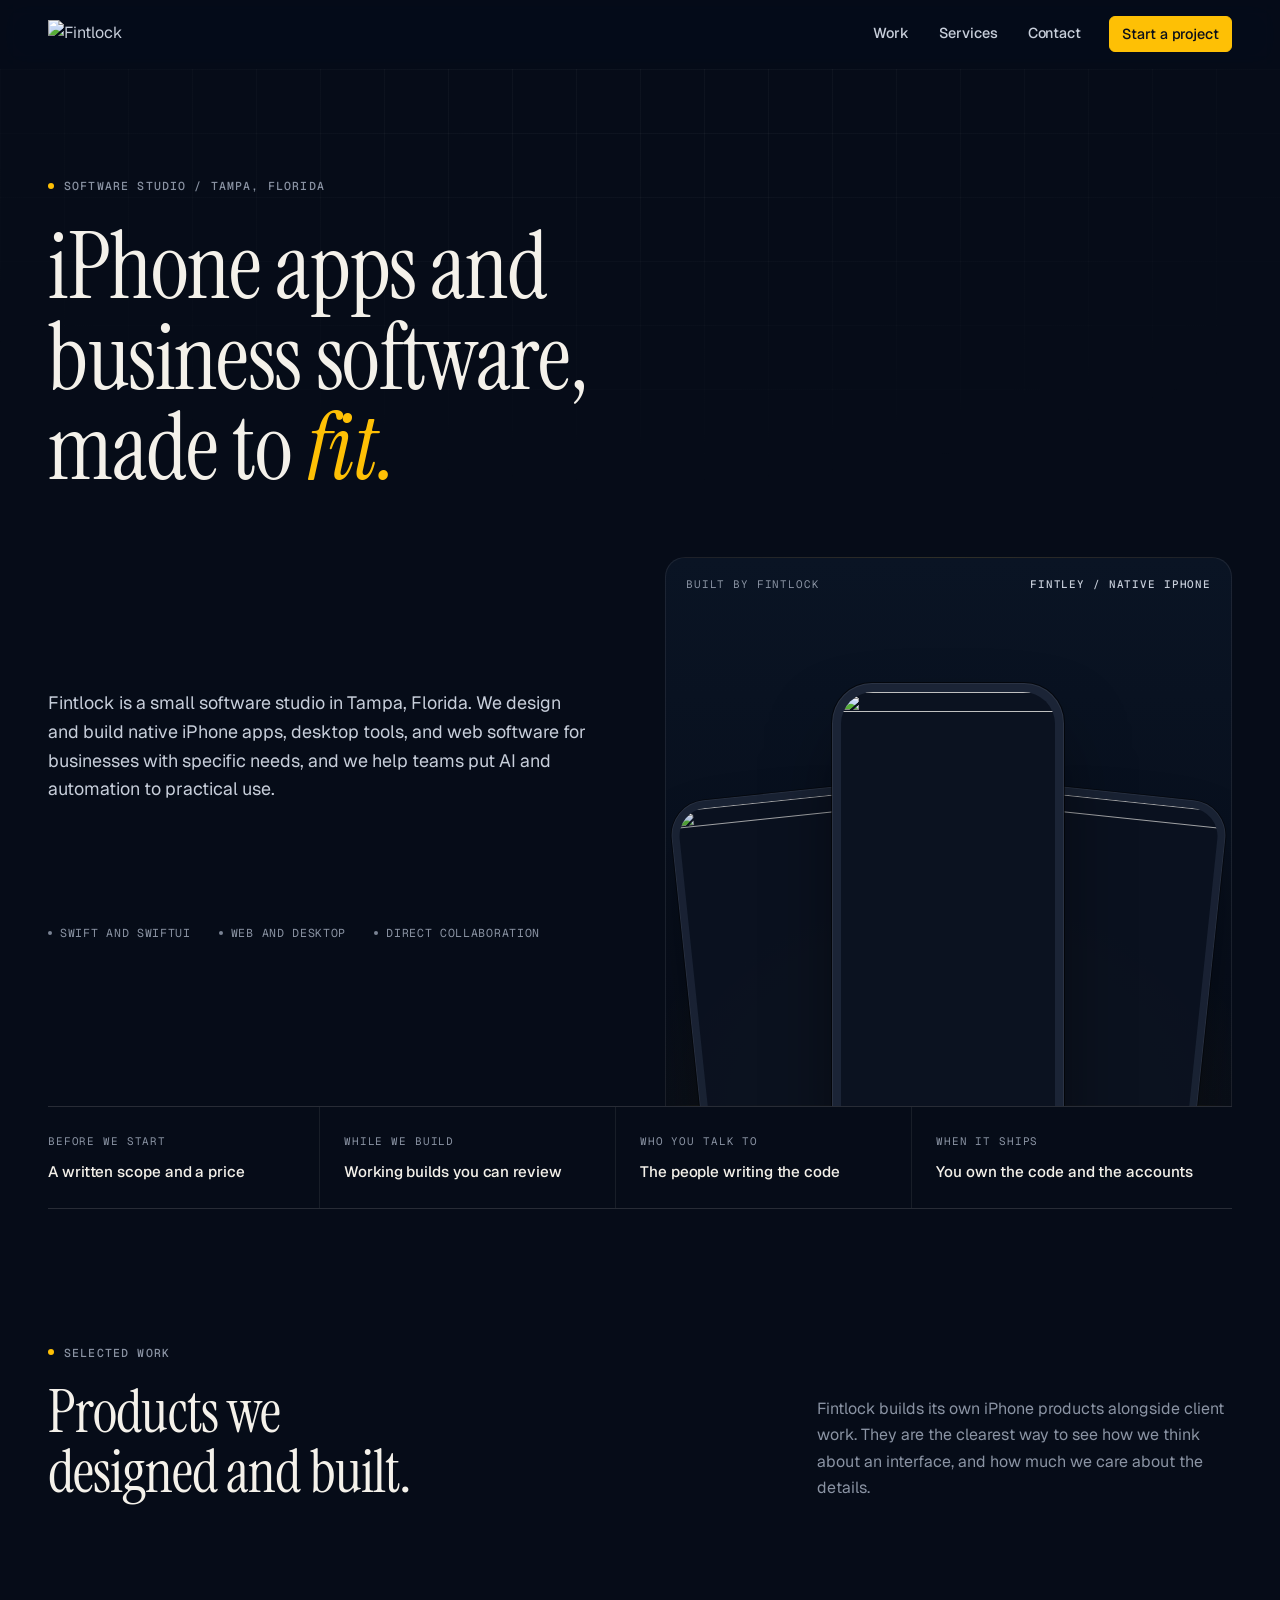
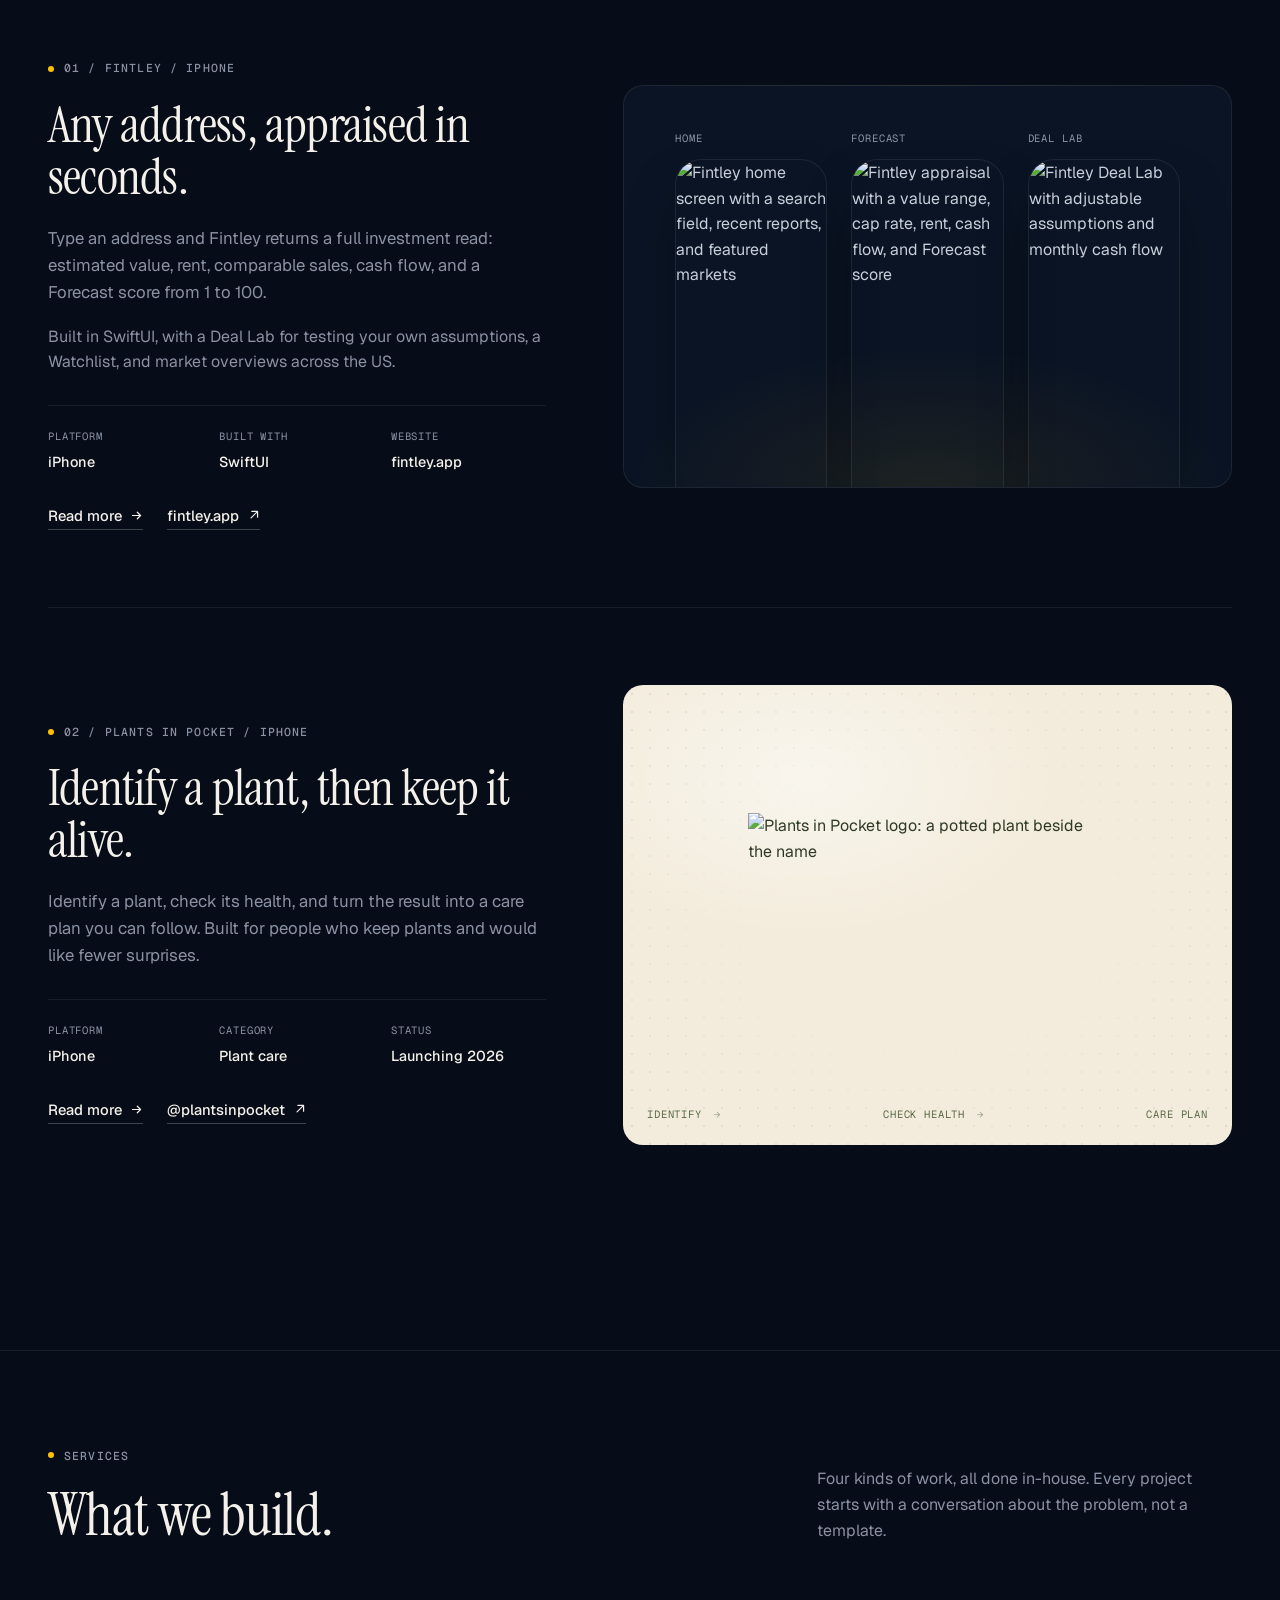
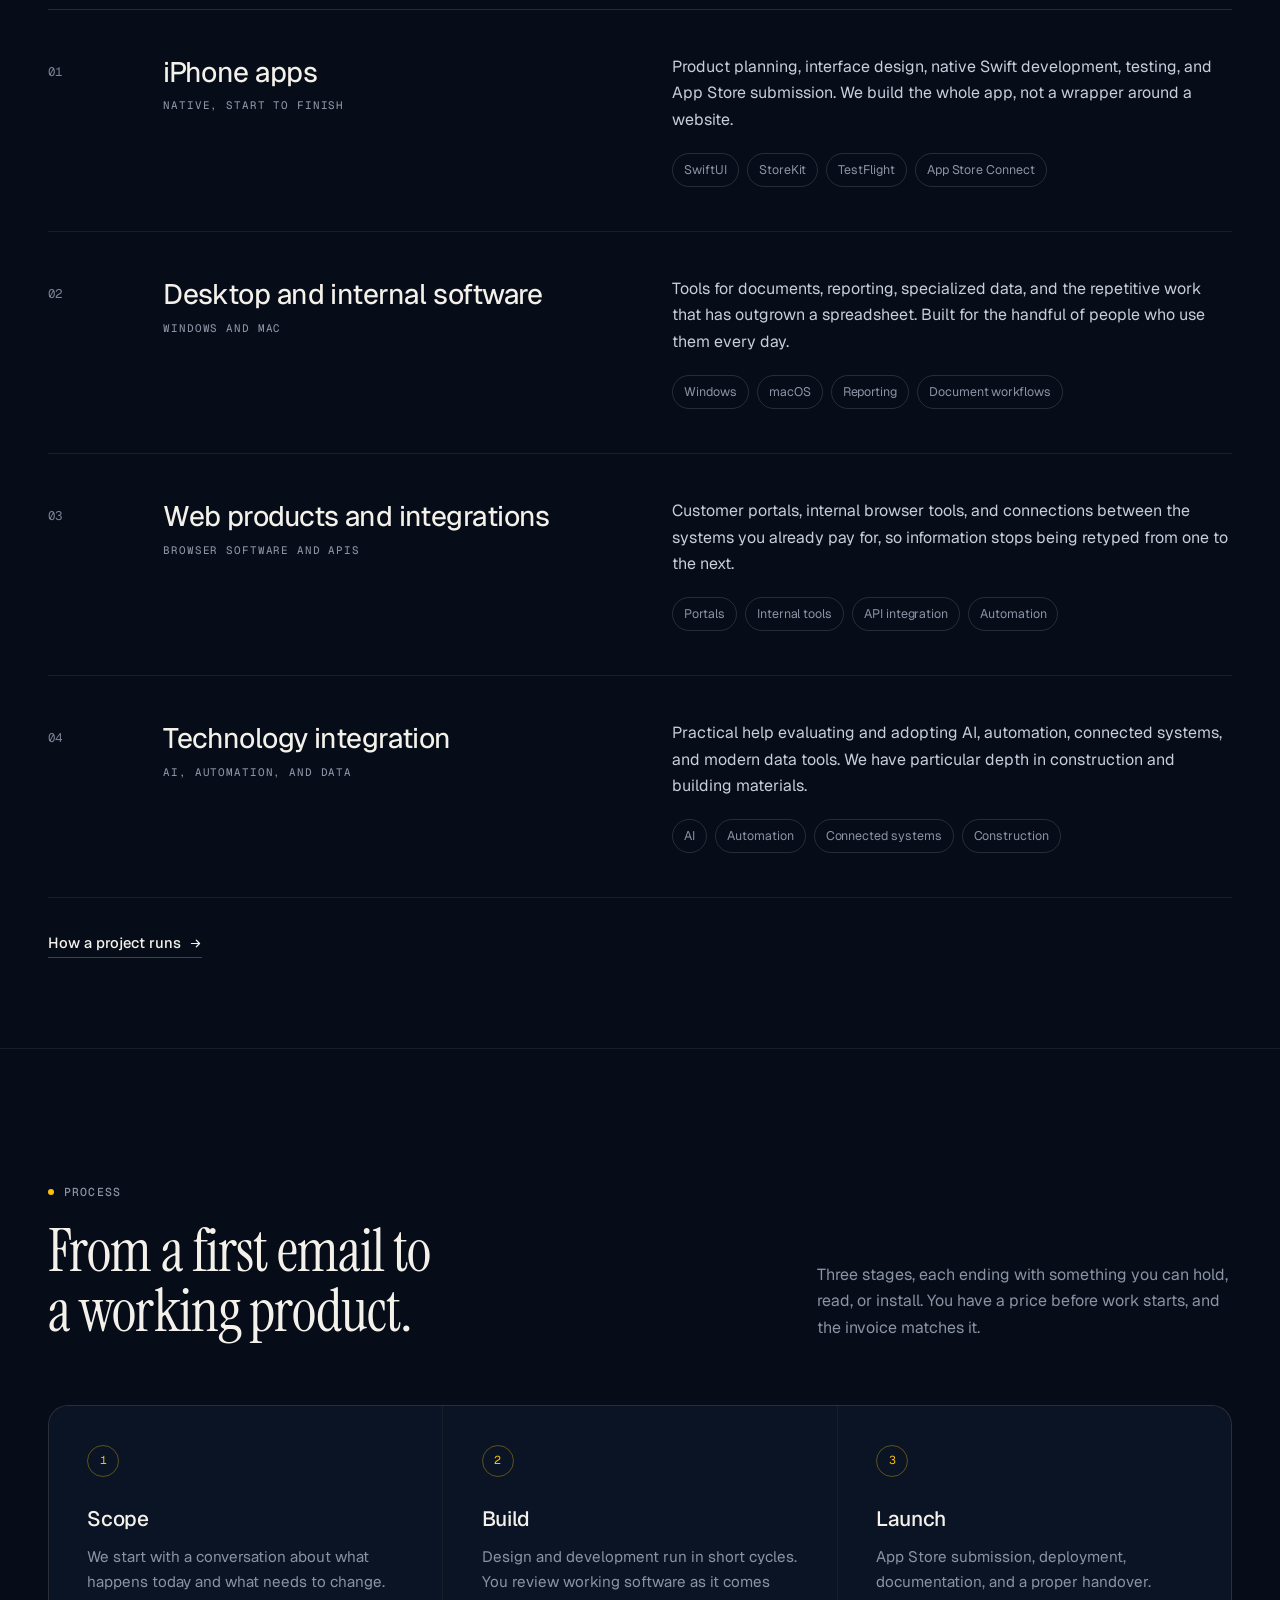
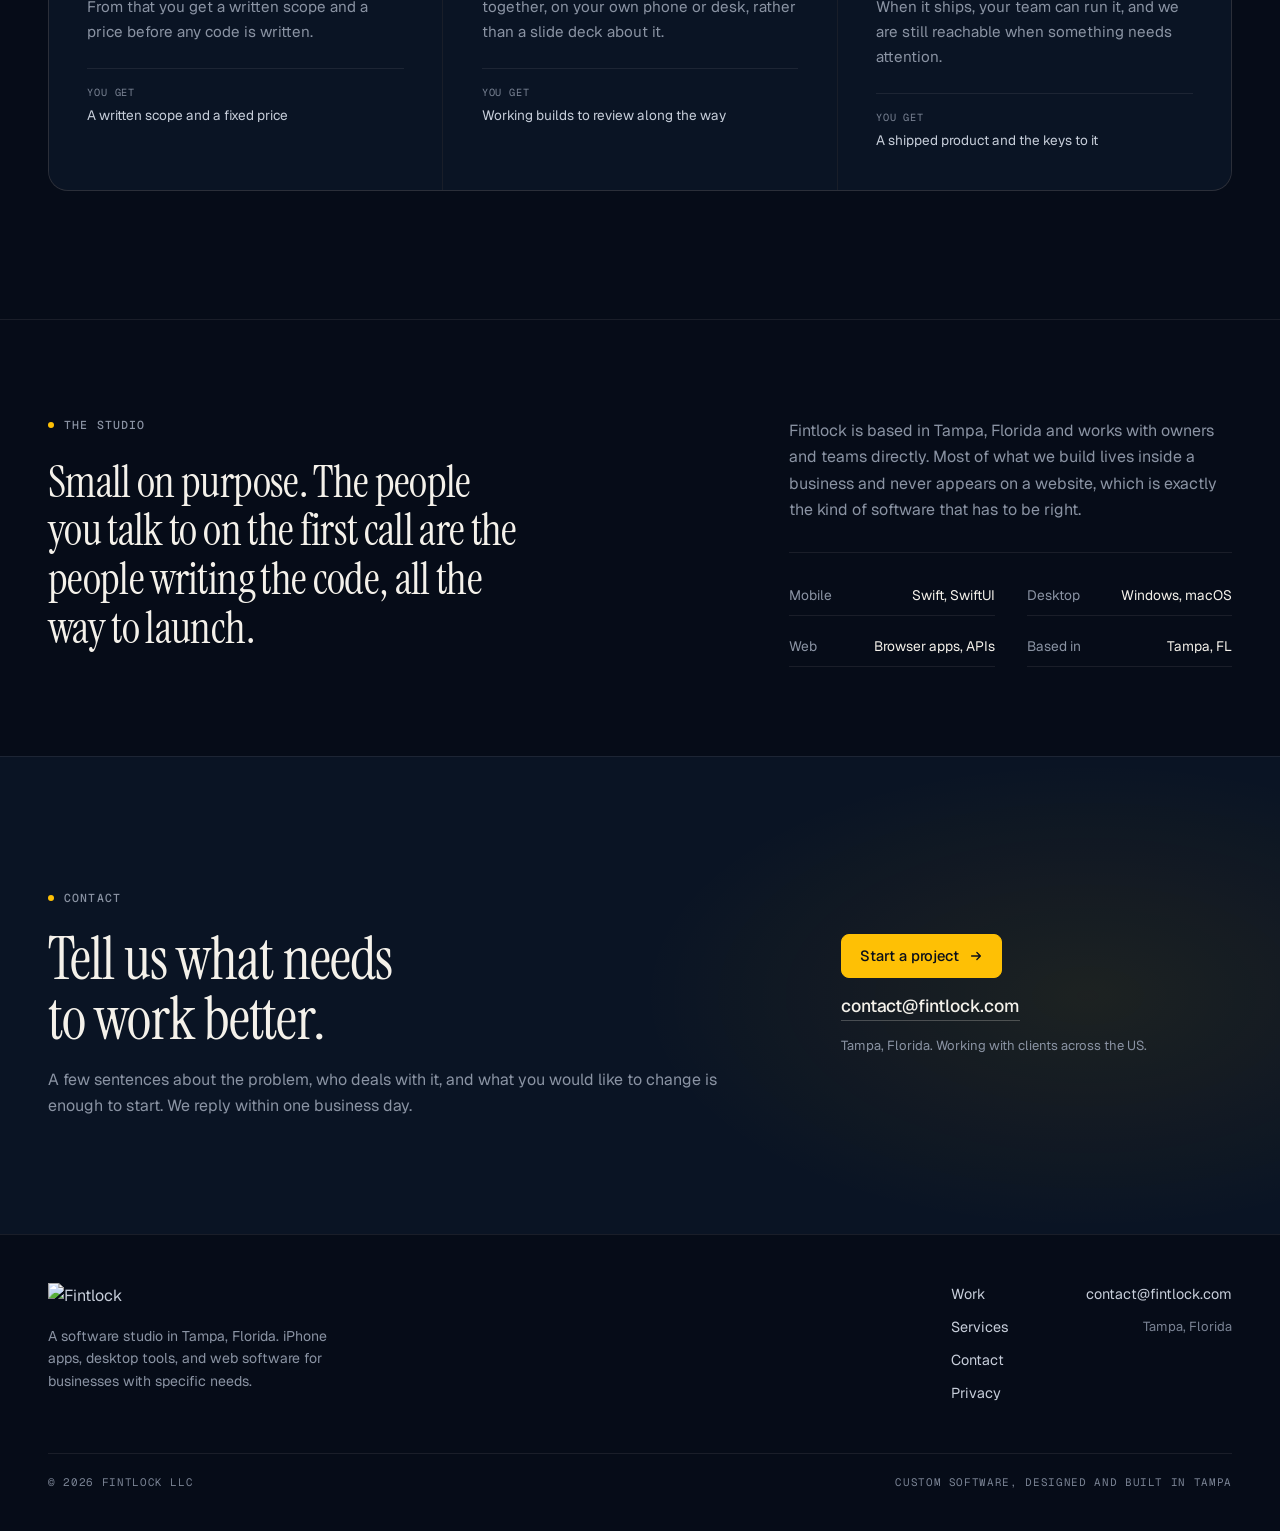
==== index.html @ a304d21e "Redesign the site: dark, product-led layout with new copy Five pages rebuilt on one stylesheet. Inst" ====
<!doctype html>
<html lang="en">
<head>
  <meta charset="utf-8">
  <meta name="viewport" content="width=device-width, initial-scale=1">
  <title>Custom Software and iPhone App Development, Tampa | Fintlock</title>
  <meta name="description" content="Fintlock is a software studio in Tampa, Florida. We design and build native iPhone apps, desktop tools, and web software for businesses with specific needs.">
  <link rel="canonical" href="https://fintlock.com/">
  <meta property="og:site_name" content="Fintlock">
  <meta property="og:title" content="Custom Software and iPhone App Development, Tampa | Fintlock">
  <meta property="og:description" content="iPhone apps and business software, made to fit. A software studio in Tampa, Florida.">
  <meta property="og:type" content="website">
  <meta property="og:url" content="https://fintlock.com/">
  <meta property="og:image" content="https://fintlock.com/assets/brand/fintlock-social-card.png">
  <meta name="twitter:card" content="summary_large_image">
  <meta name="theme-color" content="#060c18">
  <link rel="icon" type="image/svg+xml" href="assets/brand/fintlock-favicon.svg">
  <link rel="preconnect" href="https://fonts.googleapis.com">
  <link rel="preconnect" href="https://fonts.gstatic.com" crossorigin>
  <link rel="stylesheet" href="https://fonts.googleapis.com/css2?family=Instrument+Serif:ital@0;1&family=Geist:wght@400..600&family=Geist+Mono:wght@400;500&display=swap">
  <link rel="stylesheet" href="styles.css?v=1">
  <script type="application/ld+json">
  {"@context":"https://schema.org","@graph":[
    {"@type":"Organization","@id":"https://fintlock.com/#org","name":"Fintlock","legalName":"Fintlock LLC","url":"https://fintlock.com/","logo":"https://fintlock.com/assets/brand/fintlock-social-card.png","email":"contact@fintlock.com","description":"A software studio in Tampa, Florida that designs and builds native iPhone apps, desktop tools, and web software for businesses.","address":{"@type":"PostalAddress","addressLocality":"Tampa","addressRegion":"FL","addressCountry":"US"},"areaServed":"US","knowsAbout":["iPhone app development","SwiftUI","custom business software","web application development","system integration","automation"]},
    {"@type":"WebSite","@id":"https://fintlock.com/#site","url":"https://fintlock.com/","name":"Fintlock","publisher":{"@id":"https://fintlock.com/#org"}}
  ]}
  </script>
</head>
<body>
  <a class="skip-link" href="#main">Skip to content</a>

  <header class="site-header" data-header>
    <div class="wrap header-inner">
      <a class="brand" href="index.html" aria-label="Fintlock home">
        <img src="assets/brand/fintlock-wordmark-on-dark.svg" alt="Fintlock" width="108" height="28">
      </a>
      <nav class="primary-nav" id="primary-nav" aria-label="Primary">
        <a href="work.html">Work</a><a href="services.html">Services</a><a href="contact.html">Contact</a><a class="btn btn-primary btn-sm nav-cta" href="contact.html">Start a project</a>
      </nav>
      <button class="nav-toggle" type="button" aria-label="Open navigation" aria-expanded="false" aria-controls="primary-nav"><span></span><span></span></button>
    </div>
  </header>

  <main id="main">

    <section class="hero">
      <div class="wrap">
        <div class="hero-top">
          <p class="label" data-reveal>Software studio / Tampa, Florida</p>
          <h1 data-reveal style="--delay:60ms">iPhone apps and business software, made to <em>fit.</em></h1>
        </div>
        <div class="hero-grid">
          <div class="hero-copy">
            <p class="lead" data-reveal style="--delay:120ms">Fintlock is a small software studio in Tampa, Florida. We design and build native iPhone apps, desktop tools, and web software for businesses with specific needs, and we help teams put AI and automation to practical use.</p>
            <div class="actions" data-reveal style="--delay:180ms">
              <a class="btn btn-primary" href="contact.html">Start a project <svg viewBox="0 0 16 16" fill="none" aria-hidden="true"><path d="M3 8h10M9 4l4 4-4 4" stroke="currentColor" stroke-width="1.5" stroke-linecap="round" stroke-linejoin="round"/></svg></a>
              <a class="text-link" href="work.html">See the work <svg viewBox="0 0 16 16" fill="none" aria-hidden="true"><path d="M3 8h10M9 4l4 4-4 4" stroke="currentColor" stroke-width="1.5" stroke-linecap="round" stroke-linejoin="round"/></svg></a>
            </div>
            <div class="hero-meta" data-reveal style="--delay:240ms">
              <span>Swift and SwiftUI</span>
              <span>Web and desktop</span>
              <span>Direct collaboration</span>
            </div>
          </div>

          <a class="stage" href="work.html#fintley" aria-label="Fintley, a native iPhone app built by Fintlock">
            <div class="stage-caption"><span>Built by Fintlock</span><strong>Fintley / Native iPhone</strong></div>
            <div class="device-fan" aria-hidden="true">
              <div class="device device-2"><img src="assets/screens/fintley-forecast-dark.webp" alt="" width="720" height="1565" decoding="async"></div>
              <div class="device device-1"><img src="assets/screens/fintley-home-dark.webp" alt="" width="720" height="1565" decoding="async" fetchpriority="high"></div>
              <div class="device device-3"><img src="assets/screens/fintley-deal-lab-dark.webp" alt="" width="720" height="1565" decoding="async"></div>
            </div>
          </a>
        </div>

        <div class="proof" aria-label="How Fintlock works">
          <div data-reveal><span>Before we start</span><strong>A written scope and a price</strong></div>
          <div data-reveal style="--delay:60ms"><span>While we build</span><strong>Working builds you can review</strong></div>
          <div data-reveal style="--delay:120ms"><span>Who you talk to</span><strong>The people writing the code</strong></div>
          <div data-reveal style="--delay:180ms"><span>When it ships</span><strong>You own the code and the accounts</strong></div>
        </div>
      </div>
    </section>

    <section class="section" id="work" aria-labelledby="work-title">
      <div class="wrap">
        <div class="section-head">
          <div data-reveal>
            <p class="label">Selected work</p>
            <h2 id="work-title">Products we designed and built.</h2>
          </div>
          <p data-reveal style="--delay:100ms">Fintlock builds its own iPhone products alongside client work. They are the clearest way to see how we think about an interface, and how much we care about the details.</p>
        </div>

        <article class="case" id="fintley">
          <div class="case-copy" data-reveal>
            <p class="label">01 / Fintley / iPhone</p>
            <h3 class="display">Any address, appraised in seconds.</h3>
            <p class="lead">Type an address and Fintley returns a full investment read: estimated value, rent, comparable sales, cash flow, and a Forecast score from 1 to 100.</p>
            <p>Built in SwiftUI, with a Deal Lab for testing your own assumptions, a Watchlist, and market overviews across the US.</p>
            <dl class="facts">
              <div><dt>Platform</dt><dd>iPhone</dd></div>
              <div><dt>Built with</dt><dd>SwiftUI</dd></div>
              <div><dt>Website</dt><dd>fintley.app</dd></div>
            </dl>
            <div class="actions">
              <a class="text-link" href="work.html#fintley">Read more <svg viewBox="0 0 16 16" fill="none" aria-hidden="true"><path d="M3 8h10M9 4l4 4-4 4" stroke="currentColor" stroke-width="1.5" stroke-linecap="round" stroke-linejoin="round"/></svg></a>
              <a class="text-link" href="https://fintley.app" rel="noopener">fintley.app <svg viewBox="0 0 16 16" fill="none" aria-hidden="true"><path d="M6 3h7v7M13 3 5 11" stroke="currentColor" stroke-width="1.5" stroke-linecap="round" stroke-linejoin="round"/></svg></a>
            </div>
          </div>
          <div class="case-media" data-reveal style="--delay:120ms">
            <div class="screens" aria-label="Fintley screens">
              <figure><figcaption>Home</figcaption><img src="assets/screens/fintley-home-dark.webp" alt="Fintley home screen with a search field, recent reports, and featured markets" width="720" height="1565" decoding="async" loading="lazy"></figure>
              <figure><figcaption>Forecast</figcaption><img src="assets/screens/fintley-forecast-dark.webp" alt="Fintley appraisal with a value range, cap rate, rent, cash flow, and Forecast score" width="720" height="1565" decoding="async" loading="lazy"></figure>
              <figure><figcaption>Deal Lab</figcaption><img src="assets/screens/fintley-deal-lab-dark.webp" alt="Fintley Deal Lab with adjustable assumptions and monthly cash flow" width="720" height="1565" decoding="async" loading="lazy"></figure>
            </div>
          </div>
        </article>

        <article class="case" id="plants-in-pocket">
          <div class="case-copy" data-reveal>
            <p class="label">02 / Plants in Pocket / iPhone</p>
            <h3 class="display">Identify a plant, then keep it alive.</h3>
            <p class="lead">Identify a plant, check its health, and turn the result into a care plan you can follow. Built for people who keep plants and would like fewer surprises.</p>
            <dl class="facts">
              <div><dt>Platform</dt><dd>iPhone</dd></div>
              <div><dt>Category</dt><dd>Plant care</dd></div>
              <div><dt>Status</dt><dd>Launching 2026</dd></div>
            </dl>
            <div class="actions">
              <a class="text-link" href="work.html#plants-in-pocket">Read more <svg viewBox="0 0 16 16" fill="none" aria-hidden="true"><path d="M3 8h10M9 4l4 4-4 4" stroke="currentColor" stroke-width="1.5" stroke-linecap="round" stroke-linejoin="round"/></svg></a>
              <a class="text-link" href="https://www.tiktok.com/@plantsinpocket" rel="noopener">@plantsinpocket <svg viewBox="0 0 16 16" fill="none" aria-hidden="true"><path d="M6 3h7v7M13 3 5 11" stroke="currentColor" stroke-width="1.5" stroke-linecap="round" stroke-linejoin="round"/></svg></a>
            </div>
          </div>
          <div class="case-media" data-reveal style="--delay:120ms">
            <div class="plants-panel">
              <img src="assets/work/plants-primary-logo.webp" alt="Plants in Pocket logo: a potted plant beside the name" width="430" height="243" decoding="async" loading="lazy">
              <div class="plants-steps" aria-hidden="true"><span>Identify</span><span>Check health</span><span>Care plan</span></div>
            </div>
          </div>
        </article>
      </div>
    </section>

    <section class="section section-tight" aria-labelledby="services-title" style="border-top:1px solid var(--line)">
      <div class="wrap">
        <div class="section-head">
          <div data-reveal>
            <p class="label">Services</p>
            <h2 id="services-title">What we build.</h2>
          </div>
          <p data-reveal style="--delay:100ms">Four kinds of work, all done in-house. Every project starts with a conversation about the problem, not a template.</p>
        </div>
        <div class="service-list">
        <article class="service-row" data-reveal style="--delay:0ms">
          <span class="service-num">01</span>
          <h3>iPhone apps<small>Native, start to finish</small></h3>
          <div>
            <p>Product planning, interface design, native Swift development, testing, and App Store submission. We build the whole app, not a wrapper around a website.</p>
            <ul aria-label="Typical work"><li>SwiftUI</li><li>StoreKit</li><li>TestFlight</li><li>App Store Connect</li></ul>
          </div>
        </article>
        <article class="service-row" data-reveal style="--delay:60ms">
          <span class="service-num">02</span>
          <h3>Desktop and internal software<small>Windows and Mac</small></h3>
          <div>
            <p>Tools for documents, reporting, specialized data, and the repetitive work that has outgrown a spreadsheet. Built for the handful of people who use them every day.</p>
            <ul aria-label="Typical work"><li>Windows</li><li>macOS</li><li>Reporting</li><li>Document workflows</li></ul>
          </div>
        </article>
        <article class="service-row" data-reveal style="--delay:120ms">
          <span class="service-num">03</span>
          <h3>Web products and integrations<small>Browser software and APIs</small></h3>
          <div>
            <p>Customer portals, internal browser tools, and connections between the systems you already pay for, so information stops being retyped from one to the next.</p>
            <ul aria-label="Typical work"><li>Portals</li><li>Internal tools</li><li>API integration</li><li>Automation</li></ul>
          </div>
        </article>
        <article class="service-row" data-reveal style="--delay:180ms">
          <span class="service-num">04</span>
          <h3>Technology integration<small>AI, automation, and data</small></h3>
          <div>
            <p>Practical help evaluating and adopting AI, automation, connected systems, and modern data tools. We have particular depth in construction and building materials.</p>
            <ul aria-label="Typical work"><li>AI</li><li>Automation</li><li>Connected systems</li><li>Construction</li></ul>
          </div>
        </article></div>
        <div style="margin-top:32px" data-reveal><a class="text-link" href="services.html">How a project runs <svg viewBox="0 0 16 16" fill="none" aria-hidden="true"><path d="M3 8h10M9 4l4 4-4 4" stroke="currentColor" stroke-width="1.5" stroke-linecap="round" stroke-linejoin="round"/></svg></a></div>
      </div>
    </section>

    <section class="section" aria-labelledby="process-title" style="border-top:1px solid var(--line)">
      <div class="wrap">
        <div class="section-head">
          <div data-reveal>
            <p class="label">Process</p>
            <h2 id="process-title">From a first email to a working product.</h2>
          </div>
          <p data-reveal style="--delay:100ms">Three stages, each ending with something you can hold, read, or install. You have a price before work starts, and the invoice matches it.</p>
        </div>
        
    <div class="process" data-reveal>
      <div>
        <span class="step-num">1</span>
        <h3>Scope</h3>
        <p>We start with a conversation about what happens today and what needs to change. From that you get a written scope and a price before any code is written.</p>
        <div class="step-out"><span>You get</span>A written scope and a fixed price</div>
      </div>
      <div>
        <span class="step-num">2</span>
        <h3>Build</h3>
        <p>Design and development run in short cycles. You review working software as it comes together, on your own phone or desk, rather than a slide deck about it.</p>
        <div class="step-out"><span>You get</span>Working builds to review along the way</div>
      </div>
      <div>
        <span class="step-num">3</span>
        <h3>Launch</h3>
        <p>App Store submission, deployment, documentation, and a proper handover. When it ships, your team can run it, and we are still reachable when something needs attention.</p>
        <div class="step-out"><span>You get</span>A shipped product and the keys to it</div>
      </div>
    </div>

      </div>
    </section>

    <section class="section section-tight" aria-labelledby="studio-title" style="border-top:1px solid var(--line)">
      <div class="wrap statement">
        <div data-reveal>
          <p class="label" id="studio-title">The studio</p>
          <p class="display" style="margin-top:22px">Small on purpose. The people you talk to on the first call are the people writing the code, all the way to launch.</p>
        </div>
        <div class="statement-aside" data-reveal style="--delay:120ms">
          <p>Fintlock is based in Tampa, Florida and works with owners and teams directly. Most of what we build lives inside a business and never appears on a website, which is exactly the kind of software that has to be right.</p>
          <div class="stack" aria-label="Where we work">
            <div><span>Mobile</span><span>Swift, SwiftUI</span></div>
            <div><span>Desktop</span><span>Windows, macOS</span></div>
            <div><span>Web</span><span>Browser apps, APIs</span></div>
            <div><span>Based in</span><span>Tampa, FL</span></div>
          </div>
        </div>
      </div>
    </section>


    <section class="cta">
      <div class="wrap cta-grid">
        <div data-reveal>
          <p class="label">Contact</p>
          <h2 style="margin-top:20px">Tell us what needs to work better.</h2>
          <p>A few sentences about the problem, who deals with it, and what you would like to change is enough to start. We reply within one business day.</p>
        </div>
        <div class="cta-side" data-reveal style="--delay:120ms">
          <a class="btn btn-primary" href="contact.html">Start a project <svg viewBox="0 0 16 16" fill="none" aria-hidden="true"><path d="M3 8h10M9 4l4 4-4 4" stroke="currentColor" stroke-width="1.5" stroke-linecap="round" stroke-linejoin="round"/></svg></a>
          <a class="email" href="mailto:contact@fintlock.com">contact@fintlock.com</a>
          <small>Tampa, Florida. Working with clients across the US.</small>
        </div>
      </div>
    </section>


  </main>

  <footer class="site-footer">
    <div class="wrap">
      <div class="footer-grid">
        <div>
          <a class="footer-brand" href="index.html" aria-label="Fintlock home"><img src="assets/brand/fintlock-wordmark-on-dark.svg" alt="Fintlock" width="100" height="26"></a>
          <p>A software studio in Tampa, Florida. iPhone apps, desktop tools, and web software for businesses with specific needs.</p>
        </div>
        <nav class="footer-nav" aria-label="Footer">
          <a href="work.html">Work</a><a href="services.html">Services</a><a href="contact.html">Contact</a><a href="privacy.html">Privacy</a>
        </nav>
        <div class="footer-meta">
          <a href="mailto:contact@fintlock.com">contact@fintlock.com</a>
          <span>Tampa, Florida</span>
        </div>
      </div>
      <div class="footer-bottom">
        <span>&copy; <span data-year>2026</span> Fintlock LLC</span>
        <span>Custom software, designed and built in Tampa</span>
      </div>
    </div>
  </footer>

  <script src="app.js?v=1" defer></script>
</body>
</html>
---- styles.css ----
/* Fintlock
   Shared stylesheet. Plain CSS, no build step.
   Sections: tokens, base, layout, header, buttons, hero, sections,
   work, services, process, contact, footer, motion, responsive. */

:root {
  --bg: #060c18;
  --bg-raised: #0a1424;
  --bg-panel: #0e1a2e;
  --bg-hover: #13223a;
  --cream: #f3ecdc;
  --cream-deep: #e6dcc4;
  --ink: #f4f1ea;
  --ink-2: #c7ceda;
  --ink-3: #8a93a3;
  --ink-4: #7a8394;
  --line: rgba(244, 241, 234, 0.08);
  --line-2: rgba(244, 241, 234, 0.14);
  --line-3: rgba(244, 241, 234, 0.24);
  --gold: #fec005;
  --gold-soft: rgba(254, 192, 5, 0.12);
  --gold-line: rgba(254, 192, 5, 0.35);
  --wrap: 1280px;
  --gutter: clamp(20px, 4vw, 48px);
  --serif: "Instrument Serif", "Iowan Old Style", "Palatino Linotype", Georgia, serif;
  --sans: "Geist", -apple-system, BlinkMacSystemFont, "Segoe UI", Helvetica, Arial, sans-serif;
  --mono: "Geist Mono", ui-monospace, SFMono-Regular, Menlo, Consolas, monospace;
  --ease: cubic-bezier(0.22, 1, 0.36, 1);
  --header-h: 68px;
  color-scheme: dark;
}

/* Base */

*,
*::before,
*::after {
  box-sizing: border-box;
}

html {
  scroll-behavior: smooth;
  scroll-padding-top: calc(var(--header-h) + 24px);
  -webkit-text-size-adjust: 100%;
}

body {
  min-width: 320px;
  margin: 0;
  background: var(--bg);
  color: var(--ink-2);
  font-family: var(--sans);
  font-size: 16px;
  font-weight: 400;
  line-height: 1.6;
  -webkit-font-smoothing: antialiased;
  -moz-osx-font-smoothing: grayscale;
  text-rendering: optimizeLegibility;
  font-feature-settings: "ss01", "cv11";
}

body.nav-open {
  overflow: hidden;
}

main {
  overflow: clip;
}

h1, h2, h3, h4, p, figure, dl, dd, ul, ol, blockquote {
  margin: 0;
}

ul, ol {
  padding: 0;
  list-style: none;
}

h1, h2, .display {
  color: var(--ink);
  font-family: var(--serif);
  font-weight: 400;
  letter-spacing: -0.015em;
  line-height: 1;
}

h1 {
  font-size: clamp(3rem, 7.2vw, 6.6rem);
  line-height: 0.98;
  text-wrap: balance;
}

h2 {
  font-size: clamp(2.3rem, 4.6vw, 4.2rem);
  line-height: 1.02;
  text-wrap: balance;
}

h3 {
  color: var(--ink);
  font-size: 1.25rem;
  font-weight: 500;
  letter-spacing: -0.015em;
  line-height: 1.3;
}

h4 {
  color: var(--ink);
  font-size: 1rem;
  font-weight: 500;
  letter-spacing: -0.01em;
}

em {
  font-style: italic;
}

h1 em, h2 em, .display em {
  color: var(--gold);
  font-style: italic;
}

p {
  max-width: 64ch;
}

a {
  color: inherit;
  text-decoration: none;
}

button, input, select, textarea {
  font: inherit;
  color: inherit;
}

img, svg, video {
  display: block;
  max-width: 100%;
  height: auto;
}

::selection {
  background: var(--gold);
  color: #0a0f1a;
}

:focus-visible {
  outline: 2px solid var(--gold);
  outline-offset: 3px;
  border-radius: 2px;
}

.skip-link {
  position: fixed;
  top: 12px;
  left: 12px;
  z-index: 1000;
  padding: 10px 14px;
  background: var(--gold);
  color: #0a0f1a;
  font-weight: 600;
  transform: translateY(-200%);
  transition: transform 150ms var(--ease);
}

.skip-link:focus {
  transform: translateY(0);
}

/* Layout helpers */

.wrap {
  width: min(100%, var(--wrap));
  margin-inline: auto;
  padding-inline: var(--gutter);
}

.section {
  position: relative;
  padding-block: clamp(80px, 10vw, 140px);
}

.section-tight {
  padding-block: clamp(56px, 7vw, 96px);
}

.rule {
  border: 0;
  border-top: 1px solid var(--line);
  margin: 0;
}

.label {
  display: inline-flex;
  align-items: center;
  gap: 10px;
  color: var(--ink-3);
  font-family: var(--mono);
  font-size: 0.72rem;
  font-weight: 500;
  letter-spacing: 0.1em;
  line-height: 1.4;
  text-transform: uppercase;
}

.label::before {
  content: "";
  width: 6px;
  height: 6px;
  border-radius: 50%;
  background: var(--gold);
  flex: 0 0 auto;
}

.label-plain::before {
  display: none;
}

.lead {
  color: var(--ink-2);
  font-size: clamp(1.05rem, 1.4vw, 1.25rem);
  line-height: 1.6;
  max-width: 56ch;
}

.muted {
  color: var(--ink-3);
}

.section-head {
  display: grid;
  grid-template-columns: minmax(0, 1fr) minmax(280px, 0.6fr);
  gap: 32px clamp(40px, 6vw, 96px);
  align-items: end;
  margin-bottom: clamp(40px, 5vw, 72px);
}

.section-head .label {
  margin-bottom: 20px;
}

.section-head h2 {
  max-width: 22ch;
}

.section-head p {
  color: var(--ink-3);
  line-height: 1.65;
}

/* Header */

.site-header {
  position: sticky;
  top: 0;
  z-index: 100;
  background: rgba(6, 12, 24, 0.72);
  -webkit-backdrop-filter: saturate(160%) blur(14px);
  backdrop-filter: saturate(160%) blur(14px);
  border-bottom: 1px solid transparent;
  transition: border-color 200ms ease, background 200ms ease;
}

.site-header.is-scrolled {
  border-bottom-color: var(--line);
  background: rgba(6, 12, 24, 0.86);
}

.header-inner {
  display: flex;
  min-height: var(--header-h);
  align-items: center;
  justify-content: space-between;
  gap: 32px;
}

.brand {
  position: relative;
  z-index: 102;
  display: inline-flex;
  align-items: center;
  flex: 0 0 auto;
}

.brand img {
  width: 108px;
  height: auto;
}

.primary-nav {
  display: flex;
  align-items: center;
  gap: 6px;
}

.primary-nav a {
  position: relative;
  padding: 8px 12px;
  border-radius: 6px;
  color: var(--ink-2);
  font-size: 0.9rem;
  font-weight: 500;
  letter-spacing: -0.005em;
  transition: color 150ms ease, background 150ms ease;
}

.primary-nav a:hover {
  color: var(--ink);
  background: rgba(244, 241, 234, 0.05);
}

.primary-nav a[aria-current="page"] {
  color: var(--ink);
}

.primary-nav a[aria-current="page"]::after {
  content: "";
  position: absolute;
  left: 12px;
  right: 12px;
  bottom: 2px;
  height: 1px;
  background: var(--gold);
}

.primary-nav .nav-cta {
  margin-left: 10px;
  color: #0a0f1a;
}

.primary-nav .nav-cta:hover {
  color: #0a0f1a;
  background: #ffd23d;
}

.nav-toggle {
  display: none;
  position: relative;
  z-index: 102;
  width: 44px;
  height: 44px;
  align-items: center;
  justify-content: center;
  border: 0;
  border-radius: 8px;
  background: transparent;
  cursor: pointer;
}

.nav-toggle span {
  position: absolute;
  width: 20px;
  height: 1.5px;
  background: var(--ink);
  transition: transform 200ms var(--ease), opacity 200ms ease;
}

.nav-toggle span:first-child {
  transform: translateY(-4px);
}

.nav-toggle span:last-child {
  transform: translateY(4px);
}

.nav-open .nav-toggle span:first-child {
  transform: rotate(45deg);
}

.nav-open .nav-toggle span:last-child {
  transform: rotate(-45deg);
}

/* Buttons */

.btn {
  display: inline-flex;
  align-items: center;
  justify-content: center;
  gap: 10px;
  min-height: 44px;
  padding: 0 18px;
  border: 1px solid transparent;
  border-radius: 8px;
  font-size: 0.92rem;
  font-weight: 500;
  letter-spacing: -0.005em;
  line-height: 1;
  white-space: nowrap;
  cursor: pointer;
  transition: background 150ms ease, border-color 150ms ease, color 150ms ease, transform 150ms var(--ease);
}

.btn:active {
  transform: translateY(1px);
}

.btn-primary {
  background: var(--gold);
  border-color: var(--gold);
  color: #0a0f1a;
}

.btn-primary:hover {
  background: #ffd23d;
  border-color: #ffd23d;
}

.btn-ghost {
  background: transparent;
  border-color: var(--line-3);
  color: var(--ink);
}

.btn-ghost:hover {
  border-color: var(--ink-2);
  background: rgba(244, 241, 234, 0.04);
}

.btn-sm {
  min-height: 36px;
  padding: 0 14px;
  font-size: 0.85rem;
}

.btn svg {
  width: 14px;
  height: 14px;
  flex: 0 0 auto;
}

.text-link {
  display: inline-flex;
  align-items: center;
  gap: 8px;
  color: var(--ink);
  font-size: 0.92rem;
  font-weight: 500;
  border-bottom: 1px solid var(--line-3);
  padding-bottom: 2px;
  transition: border-color 150ms ease, color 150ms ease;
}

.text-link:hover {
  color: var(--gold);
  border-color: var(--gold);
}

.text-link svg {
  width: 13px;
  height: 13px;
  transition: transform 200ms var(--ease);
}

.text-link:hover svg {
  transform: translateX(3px);
}

.actions {
  display: flex;
  flex-wrap: wrap;
  align-items: center;
  gap: 14px 24px;
}

/* Hero */

.hero {
  position: relative;
  padding-top: clamp(56px, 8vw, 112px);
  padding-bottom: 0;
}

.hero::before {
  content: "";
  position: absolute;
  inset: 0 0 auto;
  height: 720px;
  background-image:
    linear-gradient(to right, rgba(244, 241, 234, 0.035) 1px, transparent 1px),
    linear-gradient(to bottom, rgba(244, 241, 234, 0.035) 1px, transparent 1px);
  background-size: 64px 64px;
  -webkit-mask-image: radial-gradient(ellipse 70% 60% at 50% 0%, #000 20%, transparent 100%);
  mask-image: radial-gradient(ellipse 70% 60% at 50% 0%, #000 20%, transparent 100%);
  pointer-events: none;
}

.hero-top {
  position: relative;
}

.hero-top .label {
  margin-bottom: 28px;
}

.hero-top h1 {
  max-width: 17ch;
}

.hero-grid {
  position: relative;
  display: grid;
  grid-template-columns: minmax(0, 1fr) minmax(360px, 1.05fr);
  gap: clamp(40px, 6vw, 96px);
  align-items: stretch;
  margin-top: clamp(40px, 5vw, 64px);
}

.hero-copy {
  display: flex;
  flex-direction: column;
  justify-content: center;
  padding-bottom: 32px;
}

.hero-copy .lead {
  max-width: 48ch;
}

.hero-copy .actions {
  margin-top: 36px;
}

.hero-meta {
  display: flex;
  flex-wrap: wrap;
  gap: 8px 28px;
  margin-top: 40px;
  color: var(--ink-3);
  font-family: var(--mono);
  font-size: 0.72rem;
  letter-spacing: 0.06em;
  text-transform: uppercase;
}

.hero-meta span {
  display: inline-flex;
  align-items: center;
  gap: 8px;
}

.hero-meta span::before {
  content: "";
  width: 4px;
  height: 4px;
  border-radius: 50%;
  background: var(--ink-4);
}

/* Device stage */

.stage {
  position: relative;
  display: grid;
  place-items: end center;
  min-height: 520px;
  padding: 48px 32px 0;
  border: 1px solid var(--line);
  border-bottom: 0;
  border-radius: 20px 20px 0 0;
  background:
    radial-gradient(ellipse 80% 60% at 50% 100%, rgba(254, 192, 5, 0.10), transparent 70%),
    linear-gradient(180deg, var(--bg-raised), var(--bg));
  overflow: hidden;
}

.stage::after {
  content: "";
  position: absolute;
  inset: auto 0 0;
  height: 1px;
  background: linear-gradient(90deg, transparent, var(--gold-line), transparent);
}

.stage-caption {
  position: absolute;
  top: 18px;
  left: 20px;
  right: 20px;
  display: flex;
  justify-content: space-between;
  gap: 16px;
  color: var(--ink-3);
  font-family: var(--mono);
  font-size: 0.68rem;
  letter-spacing: 0.08em;
  text-transform: uppercase;
  z-index: 2;
}

.stage-caption strong {
  color: var(--ink-2);
  font-weight: 500;
}

.device-fan {
  position: relative;
  width: min(100%, 520px);
  height: 500px;
}

.device {
  position: absolute;
  bottom: -60px;
  width: 232px;
  padding: 9px;
  border-radius: 40px;
  background: #1b2436;
  box-shadow:
    inset 0 0 0 1px rgba(255, 255, 255, 0.07),
    0 40px 80px -20px rgba(0, 0, 0, 0.7),
    0 0 0 1px rgba(0, 0, 0, 0.6);
  transition: transform 800ms var(--ease);
}

.device img {
  width: 100%;
  border-radius: 32px;
  background: #0b1220;
}

.device-1 {
  left: 50%;
  transform: translateX(-50%);
  z-index: 3;
}

.device-2 {
  left: 0;
  bottom: -110px;
  transform: rotate(-6deg) scale(0.88);
  transform-origin: bottom center;
  z-index: 1;
  opacity: 0.9;
}

.device-3 {
  right: 0;
  bottom: -110px;
  transform: rotate(6deg) scale(0.88);
  transform-origin: bottom center;
  z-index: 1;
  opacity: 0.9;
}

/* Proof strip */

.proof {
  display: grid;
  grid-template-columns: repeat(4, minmax(0, 1fr));
  margin-top: 0;
  border-top: 1px solid var(--line-2);
  border-bottom: 1px solid var(--line-2);
}

.proof > div {
  padding: 26px 24px 26px 0;
  border-right: 1px solid var(--line);
  margin-right: 24px;
}

.proof > div:last-child {
  border-right: 0;
  margin-right: 0;
}

.proof span {
  display: block;
  color: var(--ink-3);
  font-family: var(--mono);
  font-size: 0.68rem;
  letter-spacing: 0.08em;
  text-transform: uppercase;
}

.proof strong {
  display: block;
  margin-top: 10px;
  color: var(--ink);
  font-size: 0.95rem;
  font-weight: 500;
  line-height: 1.4;
  letter-spacing: -0.005em;
}

/* Work */

.case {
  display: grid;
  grid-template-columns: minmax(0, 0.9fr) minmax(0, 1.1fr);
  gap: clamp(40px, 6vw, 96px);
  align-items: center;
  padding-block: clamp(48px, 6vw, 88px);
  border-top: 1px solid var(--line);
}

.case:first-of-type {
  border-top: 0;
}

.case-copy .label {
  margin-bottom: 22px;
}

.case-copy h2, .case-copy h3.display {
  font-size: clamp(2.2rem, 4vw, 3.6rem);
  line-height: 1.02;
}

.case-copy .lead {
  margin-top: 22px;
  font-size: 1.05rem;
}

.case-copy > p {
  margin-top: 18px;
  color: var(--ink-3);
}

.facts {
  display: grid;
  grid-template-columns: repeat(3, minmax(0, 1fr));
  gap: 16px;
  margin-top: 30px;
  padding-top: 22px;
  border-top: 1px solid var(--line);
}

.facts dt {
  color: var(--ink-3);
  font-family: var(--mono);
  font-size: 0.66rem;
  letter-spacing: 0.08em;
  text-transform: uppercase;
}

.facts dd {
  margin-top: 6px;
  color: var(--ink);
  font-size: 0.9rem;
  font-weight: 500;
}

.case-copy .actions {
  margin-top: 30px;
}

.screens {
  position: relative;
  display: grid;
  grid-template-columns: repeat(3, minmax(0, 1fr));
  gap: clamp(14px, 2vw, 24px);
  align-items: end;
  padding: 44px clamp(24px, 4vw, 56px) 0;
  border: 1px solid var(--line);
  border-radius: 20px;
  background:
    radial-gradient(ellipse 70% 50% at 50% 100%, rgba(254, 192, 5, 0.08), transparent 70%),
    var(--bg-raised);
  overflow: hidden;
}

.screens figure {
  min-width: 0;
}

.screens figcaption {
  margin-bottom: 12px;
  color: var(--ink-3);
  font-family: var(--mono);
  font-size: 0.66rem;
  letter-spacing: 0.08em;
  text-transform: uppercase;
}

.screens img {
  width: 100%;
  border: 1px solid rgba(255, 255, 255, 0.08);
  border-bottom: 0;
  border-radius: 26px 26px 0 0;
  box-shadow: 0 30px 60px -20px rgba(0, 0, 0, 0.6);
}

.screens {
  max-height: 560px;
}

.screens-4 {
  grid-template-columns: repeat(4, minmax(0, 1fr));
  max-height: 640px;
}

.screens-2 {
  grid-template-columns: repeat(2, minmax(0, 1fr));
  padding-inline: clamp(40px, 8vw, 120px);
}

/* Plants in Pocket: cream surface */

.plants-panel {
  position: relative;
  display: grid;
  place-items: center;
  min-height: 460px;
  padding: 48px;
  border-radius: 20px;
  background:
    radial-gradient(ellipse 60% 50% at 30% 20%, rgba(255, 255, 255, 0.5), transparent 70%),
    var(--cream);
  color: #2f3a24;
  overflow: hidden;
}

.plants-panel::before {
  content: "";
  position: absolute;
  inset: 0;
  background-image: radial-gradient(rgba(47, 58, 36, 0.12) 1px, transparent 1px);
  background-size: 18px 18px;
  -webkit-mask-image: radial-gradient(ellipse 80% 80% at 50% 50%, transparent 30%, #000 100%);
  mask-image: radial-gradient(ellipse 80% 80% at 50% 50%, transparent 30%, #000 100%);
  pointer-events: none;
}

.plants-panel img {
  position: relative;
  width: min(100%, 360px);
}

.plants-steps {
  position: absolute;
  left: 24px;
  right: 24px;
  bottom: 22px;
  display: flex;
  justify-content: space-between;
  gap: 12px;
  color: #5b6a48;
  font-family: var(--mono);
  font-size: 0.66rem;
  letter-spacing: 0.08em;
  text-transform: uppercase;
}

.plants-steps span:not(:last-child)::after {
  content: "→";
  margin-left: 12px;
  opacity: 0.5;
}

/* Product index (work page) */

.product-index {
  display: grid;
  grid-template-columns: repeat(2, minmax(0, 1fr));
  gap: 16px;
  margin-top: 40px;
}

.product-index a {
  display: grid;
  grid-template-columns: auto 1fr auto;
  gap: 18px;
  align-items: center;
  padding: 22px 24px;
  border: 1px solid var(--line);
  border-radius: 14px;
  background: var(--bg-raised);
  transition: border-color 150ms ease, background 150ms ease, transform 200ms var(--ease);
}

.product-index a:hover {
  border-color: var(--line-3);
  background: var(--bg-panel);
  transform: translateY(-2px);
}

.product-index .num {
  color: var(--ink-3);
  font-family: var(--mono);
  font-size: 0.7rem;
}

.product-index strong {
  display: block;
  color: var(--ink);
  font-weight: 500;
}

.product-index small {
  display: block;
  margin-top: 2px;
  color: var(--ink-3);
  font-size: 0.82rem;
}

.product-index svg {
  width: 16px;
  height: 16px;
  color: var(--ink-3);
}

/* Services */

.service-list {
  border-top: 1px solid var(--line-2);
}

.service-row {
  display: grid;
  grid-template-columns: 64px minmax(0, 0.9fr) minmax(0, 1.1fr);
  gap: 24px clamp(24px, 4vw, 64px);
  padding: clamp(28px, 3.6vw, 44px) 0;
  border-bottom: 1px solid var(--line);
  transition: background 200ms ease;
}

.service-row:hover .service-num {
  color: var(--gold);
}

.service-num {
  color: var(--ink-4);
  font-family: var(--mono);
  font-size: 0.78rem;
  padding-top: 8px;
  transition: color 200ms ease;
}

.service-row h3 {
  font-size: clamp(1.4rem, 2.2vw, 1.9rem);
  font-weight: 450;
  font-variation-settings: "wght" 450;
  letter-spacing: -0.02em;
}

.service-row h3 small {
  display: block;
  margin-top: 8px;
  color: var(--ink-3);
  font-family: var(--mono);
  font-size: 0.68rem;
  font-weight: 500;
  letter-spacing: 0.08em;
  text-transform: uppercase;
}

.service-row p {
  color: var(--ink-2);
  line-height: 1.65;
}

.service-row .service-detail {
  margin-top: 14px;
  color: var(--ink-3);
  font-size: 0.95rem;
}

.service-row ul {
  display: flex;
  flex-wrap: wrap;
  gap: 8px;
  margin-top: 20px;
}

.service-row li {
  padding: 6px 11px;
  border: 1px solid var(--line-2);
  border-radius: 999px;
  color: var(--ink-3);
  font-size: 0.78rem;
  letter-spacing: -0.005em;
}

/* Process */

.process {
  display: grid;
  grid-template-columns: repeat(3, minmax(0, 1fr));
  gap: 1px;
  border: 1px solid var(--line);
  border-radius: 20px;
  background: var(--line);
  overflow: hidden;
}

.process > div {
  padding: clamp(28px, 3vw, 40px);
  background: var(--bg-raised);
}

.process .step-num {
  display: inline-flex;
  align-items: center;
  justify-content: center;
  width: 32px;
  height: 32px;
  border: 1px solid var(--gold-line);
  border-radius: 50%;
  color: var(--gold);
  font-family: var(--mono);
  font-size: 0.72rem;
}

.process h3 {
  margin-top: 28px;
  font-size: 1.3rem;
}

.process p {
  margin-top: 12px;
  color: var(--ink-3);
  font-size: 0.95rem;
  line-height: 1.65;
}

.process .step-out {
  margin-top: 24px;
  padding-top: 16px;
  border-top: 1px solid var(--line);
  color: var(--ink-2);
  font-size: 0.85rem;
}

.process .step-out span {
  display: block;
  margin-bottom: 4px;
  color: var(--ink-4);
  font-family: var(--mono);
  font-size: 0.64rem;
  letter-spacing: 0.08em;
  text-transform: uppercase;
}

/* Studio / statement */

.statement {
  display: grid;
  grid-template-columns: minmax(0, 1.2fr) minmax(280px, 0.8fr);
  gap: 40px clamp(40px, 6vw, 96px);
  align-items: start;
}

.statement .display {
  font-size: clamp(1.9rem, 3.4vw, 3rem);
  line-height: 1.12;
  max-width: 24ch;
}

.statement-aside {
  padding-top: 8px;
}

.statement-aside p {
  color: var(--ink-3);
  line-height: 1.65;
}

.statement-aside p + p {
  margin-top: 16px;
}

.stack {
  display: grid;
  grid-template-columns: repeat(2, minmax(0, 1fr));
  gap: 10px 32px;
  margin-top: 28px;
  padding-top: 22px;
  border-top: 1px solid var(--line);
}

.stack div {
  display: flex;
  justify-content: space-between;
  gap: 12px;
  padding: 9px 0;
  border-bottom: 1px solid var(--line);
  font-size: 0.86rem;
}

.stack div span:first-child {
  color: var(--ink-3);
}

.stack div span:last-child {
  color: var(--ink);
  text-align: right;
}

/* FAQ */

.faq {
  border-top: 1px solid var(--line-2);
}

.faq details {
  border-bottom: 1px solid var(--line);
}

.faq summary {
  display: flex;
  align-items: center;
  justify-content: space-between;
  gap: 24px;
  padding: 22px 0;
  color: var(--ink);
  font-size: 1.05rem;
  font-weight: 500;
  letter-spacing: -0.01em;
  cursor: pointer;
  list-style: none;
}

.faq summary::-webkit-details-marker {
  display: none;
}

.faq summary::after {
  content: "";
  flex: 0 0 auto;
  width: 10px;
  height: 10px;
  border-right: 1.5px solid var(--ink-3);
  border-bottom: 1.5px solid var(--ink-3);
  transform: rotate(45deg);
  transition: transform 200ms var(--ease);
  margin-right: 4px;
}

.faq details[open] summary::after {
  transform: rotate(225deg);
}

.faq details p {
  padding: 0 0 24px;
  color: var(--ink-3);
  line-height: 1.65;
  max-width: 60ch;
}

/* CTA band */

.cta {
  position: relative;
  padding-block: clamp(72px, 9vw, 120px);
  border-top: 1px solid var(--line);
  background:
    radial-gradient(ellipse 50% 70% at 85% 50%, rgba(254, 192, 5, 0.08), transparent 70%),
    var(--bg-raised);
  overflow: hidden;
}

.cta-grid {
  display: grid;
  grid-template-columns: minmax(0, 1.1fr) minmax(260px, 0.6fr);
  gap: 32px clamp(40px, 6vw, 96px);
  align-items: center;
}

.cta h2 {
  max-width: 16ch;
}

.cta p {
  margin-top: 18px;
  color: var(--ink-3);
}

.cta-side {
  display: grid;
  gap: 14px;
  justify-items: start;
}

.cta-side .email {
  color: var(--ink);
  font-size: 1.1rem;
  font-weight: 500;
  letter-spacing: -0.01em;
  border-bottom: 1px solid var(--line-3);
  transition: color 150ms ease, border-color 150ms ease;
}

.cta-side .email:hover {
  color: var(--gold);
  border-color: var(--gold);
}

.cta-side small {
  color: var(--ink-3);
  font-size: 0.82rem;
}

/* Page intro (inner pages) */

.page-intro {
  position: relative;
  padding-top: clamp(56px, 8vw, 104px);
  padding-bottom: clamp(40px, 5vw, 64px);
}

.page-intro::before {
  content: "";
  position: absolute;
  inset: 0 0 auto;
  height: 420px;
  background-image:
    linear-gradient(to right, rgba(244, 241, 234, 0.04) 1px, transparent 1px),
    linear-gradient(to bottom, rgba(244, 241, 234, 0.04) 1px, transparent 1px);
  background-size: 64px 64px;
  -webkit-mask-image: radial-gradient(ellipse 60% 70% at 30% 0%, #000 10%, transparent 100%);
  mask-image: radial-gradient(ellipse 60% 70% at 30% 0%, #000 10%, transparent 100%);
  pointer-events: none;
}

.page-intro-grid {
  position: relative;
  display: grid;
  grid-template-columns: minmax(0, 1.2fr) minmax(280px, 0.8fr);
  gap: 32px clamp(40px, 6vw, 96px);
  align-items: end;
}

.page-intro .label {
  margin-bottom: 24px;
}

.page-intro h1 {
  font-size: clamp(2.8rem, 6vw, 5.4rem);
  max-width: 15ch;
}

.page-intro-grid > p {
  color: var(--ink-3);
  font-size: 1.05rem;
  line-height: 1.65;
  padding-bottom: 10px;
}

/* Contact */

.contact-grid {
  display: grid;
  grid-template-columns: minmax(0, 1fr) minmax(0, 1fr);
  gap: 48px clamp(40px, 6vw, 96px);
  align-items: start;
}

.contact-direct {
  padding: clamp(28px, 3vw, 40px);
  border: 1px solid var(--line);
  border-radius: 20px;
  background: var(--bg-raised);
}

.contact-direct .label {
  margin-bottom: 20px;
}

.contact-email {
  display: inline-block;
  color: var(--ink);
  font-family: var(--serif);
  font-size: clamp(1.7rem, 3vw, 2.5rem);
  letter-spacing: -0.01em;
  line-height: 1.1;
  border-bottom: 1px solid var(--line-3);
  transition: color 150ms ease, border-color 150ms ease;
  word-break: break-all;
}

.contact-email:hover {
  color: var(--gold);
  border-color: var(--gold);
}

.contact-direct > p {
  margin-top: 18px;
  color: var(--ink-3);
  font-size: 0.95rem;
}

.contact-notes {
  margin-top: 28px;
  padding-top: 22px;
  border-top: 1px solid var(--line);
}

.contact-notes li {
  display: grid;
  grid-template-columns: 28px 1fr;
  gap: 12px;
  padding: 10px 0;
  color: var(--ink-2);
  font-size: 0.92rem;
}

.contact-notes li span {
  color: var(--ink-4);
  font-family: var(--mono);
  font-size: 0.7rem;
  padding-top: 4px;
}

.contact-notes li strong {
  display: block;
  color: var(--ink);
  font-weight: 500;
}

.contact-notes li small {
  display: block;
  color: var(--ink-3);
  font-size: 0.85rem;
}

.form {
  display: grid;
  gap: 18px;
}

.form-row {
  display: grid;
  grid-template-columns: repeat(2, minmax(0, 1fr));
  gap: 18px;
}

.field {
  display: grid;
  gap: 8px;
}

.field label {
  color: var(--ink-2);
  font-size: 0.85rem;
  font-weight: 500;
}

.field label small {
  margin-left: 6px;
  color: var(--ink-4);
  font-weight: 400;
}

.field input,
.field textarea,
.field select {
  width: 100%;
  padding: 12px 14px;
  border: 1px solid var(--line-2);
  border-radius: 8px;
  background: var(--bg-raised);
  color: var(--ink);
  font-size: 0.95rem;
  transition: border-color 150ms ease, background 150ms ease;
}

.field input::placeholder,
.field textarea::placeholder {
  color: var(--ink-4);
}

.field input:focus,
.field textarea:focus,
.field select:focus {
  outline: none;
  border-color: var(--gold);
  background: var(--bg-panel);
}

.field textarea {
  min-height: 170px;
  resize: vertical;
}

.form-foot {
  display: flex;
  flex-wrap: wrap;
  align-items: center;
  gap: 16px 24px;
  margin-top: 4px;
}

.form-foot small {
  color: var(--ink-4);
  font-size: 0.8rem;
  max-width: 40ch;
}

.form-status {
  min-height: 1.2em;
  color: var(--ink-3);
  font-size: 0.85rem;
}

.honeypot {
  position: absolute !important;
  width: 1px !important;
  height: 1px !important;
  overflow: hidden !important;
  clip: rect(0 0 0 0) !important;
  white-space: nowrap !important;
}

/* Privacy */

.prose-layout {
  display: grid;
  grid-template-columns: minmax(200px, 0.35fr) minmax(0, 1fr);
  gap: 40px clamp(40px, 6vw, 96px);
  align-items: start;
}

.prose-aside {
  position: sticky;
  top: calc(var(--header-h) + 24px);
  display: grid;
  gap: 18px;
}

.prose-aside div span {
  display: block;
  color: var(--ink-4);
  font-family: var(--mono);
  font-size: 0.66rem;
  letter-spacing: 0.08em;
  text-transform: uppercase;
}

.prose-aside div strong,
.prose-aside div a {
  display: block;
  margin-top: 4px;
  color: var(--ink);
  font-weight: 500;
  font-size: 0.92rem;
}

.prose-aside div a:hover {
  color: var(--gold);
}

.prose article {
  padding: 28px 0;
  border-top: 1px solid var(--line);
}

.prose article:first-child {
  border-top: 0;
  padding-top: 0;
}

.prose h2 {
  font-size: 1.6rem;
  margin-bottom: 12px;
}

.prose p {
  color: var(--ink-2);
  line-height: 1.7;
}

.prose p + p {
  margin-top: 12px;
}

.prose a {
  color: var(--ink);
  border-bottom: 1px solid var(--line-3);
}

.prose a:hover {
  color: var(--gold);
  border-color: var(--gold);
}

/* Footer */

.site-footer {
  border-top: 1px solid var(--line);
  padding-block: 48px 40px;
  background: var(--bg);
}

.footer-grid {
  display: grid;
  grid-template-columns: minmax(0, 1.2fr) auto auto;
  gap: 32px clamp(40px, 6vw, 96px);
  align-items: start;
}

.footer-brand img {
  width: 100px;
}

.footer-grid > div > p {
  margin-top: 16px;
  color: var(--ink-3);
  font-size: 0.88rem;
  max-width: 34ch;
}

.footer-nav {
  display: grid;
  gap: 10px;
}

.footer-nav a,
.footer-meta a {
  color: var(--ink-2);
  font-size: 0.9rem;
  transition: color 150ms ease;
}

.footer-nav a:hover,
.footer-meta a:hover {
  color: var(--gold);
}

.footer-nav a[aria-current="page"] {
  color: var(--ink);
}

.footer-meta {
  display: grid;
  gap: 10px;
  text-align: right;
}

.footer-meta span {
  color: var(--ink-4);
  font-size: 0.82rem;
}

.footer-bottom {
  display: flex;
  flex-wrap: wrap;
  justify-content: space-between;
  gap: 12px 24px;
  margin-top: 48px;
  padding-top: 20px;
  border-top: 1px solid var(--line);
  color: var(--ink-4);
  font-family: var(--mono);
  font-size: 0.68rem;
  letter-spacing: 0.06em;
  text-transform: uppercase;
}

/* Motion */

.js [data-reveal] {
  opacity: 0;
  transform: translateY(16px);
  transition: opacity 700ms var(--ease), transform 700ms var(--ease);
  transition-delay: var(--delay, 0ms);
}

[data-reveal].is-in {
  opacity: 1;
  transform: none;
}

.js .hero .device {
  opacity: 0;
  transform: translateY(40px);
}

.hero.is-ready .device-1 {
  opacity: 1;
  transform: translateX(-50%) translateY(0);
  transition: opacity 900ms var(--ease) 150ms, transform 900ms var(--ease) 150ms;
}

.hero.is-ready .device-2 {
  opacity: 0.9;
  transform: rotate(-6deg) scale(0.88) translateY(0);
  transition: opacity 900ms var(--ease) 300ms, transform 900ms var(--ease) 300ms;
}

.hero.is-ready .device-3 {
  opacity: 0.9;
  transform: rotate(6deg) scale(0.88) translateY(0);
  transition: opacity 900ms var(--ease) 380ms, transform 900ms var(--ease) 380ms;
}

@media (prefers-reduced-motion: reduce) {
  html {
    scroll-behavior: auto;
  }

  [data-reveal],
  .hero .device {
    opacity: 1;
    transform: none;
    transition: none;
  }

  .hero.is-ready .device-1 { transform: translateX(-50%); }
  .hero.is-ready .device-2 { transform: rotate(-6deg) scale(0.88); }
  .hero.is-ready .device-3 { transform: rotate(6deg) scale(0.88); }

  .btn, .text-link svg, .product-index a {
    transition: none;
  }
}

/* Responsive */

@media (max-width: 1080px) {
  .hero-grid {
    grid-template-columns: minmax(0, 1fr) minmax(320px, 0.85fr);
  }

  .device {
    width: 200px;
  }

  .device-fan {
    height: 440px;
  }

  .stage {
    min-height: 500px;
  }

  .service-row {
    grid-template-columns: 48px minmax(0, 1fr);
  }

  .service-row > div:last-child {
    grid-column: 2;
  }
}

@media (max-width: 900px) {
  .primary-nav {
    position: fixed;
    inset: 0;
    z-index: 101;
    display: grid;
    align-content: center;
    justify-items: start;
    gap: 8px;
    padding: 0 var(--gutter);
    background: var(--bg);
    opacity: 0;
    visibility: hidden;
    transition: opacity 200ms ease, visibility 0s linear 200ms;
  }

  .nav-open .primary-nav {
    opacity: 1;
    visibility: visible;
    transition-delay: 0s;
  }

  .primary-nav a {
    padding: 10px 0;
    font-family: var(--serif);
    font-size: 2.6rem;
    letter-spacing: -0.01em;
    color: var(--ink);
  }

  .primary-nav a[aria-current="page"]::after {
    left: 0;
    right: auto;
    width: 32px;
    bottom: 6px;
  }

  .primary-nav .nav-cta {
    margin: 24px 0 0;
    font-family: var(--sans);
    font-size: 0.95rem;
    padding: 0 20px;
    min-height: 48px;
  }

  .nav-toggle {
    display: inline-flex;
  }

  /* backdrop-filter would make the header the containing block for the fixed nav */
  .nav-open .site-header {
    -webkit-backdrop-filter: none;
    backdrop-filter: none;
    background: var(--bg);
  }

  .hero-grid,
  .case,
  .section-head,
  .statement,
  .cta-grid,
  .page-intro-grid,
  .contact-grid,
  .prose-layout {
    grid-template-columns: 1fr;
  }

  .prose-aside {
    position: static;
    grid-template-columns: repeat(2, minmax(0, 1fr));
  }

  .case-copy {
    order: 0;
  }

  .case-media {
    order: 1;
  }

  .proof {
    grid-template-columns: repeat(2, minmax(0, 1fr));
  }

  .proof > div:nth-child(2) {
    border-right: 0;
    margin-right: 0;
  }

  .proof > div:nth-child(-n + 2) {
    border-bottom: 1px solid var(--line);
  }

  .process {
    grid-template-columns: 1fr;
  }

  .footer-grid {
    grid-template-columns: 1fr 1fr;
  }

  .footer-grid > div:first-child {
    grid-column: 1 / -1;
  }

  .footer-meta {
    text-align: left;
  }

  .stage {
    min-height: 460px;
  }
}

@media (max-width: 640px) {
  :root {
    --header-h: 60px;
  }

  h1 {
    font-size: clamp(2.7rem, 12vw, 3.6rem);
  }

  .hero-copy h1 {
    max-width: none;
  }

  .hero .actions {
    flex-direction: column;
    align-items: stretch;
  }

  .hero .actions .btn {
    width: 100%;
  }

  .hero .actions .text-link {
    align-self: flex-start;
  }

  .hero-top h1 {
    max-width: none;
  }

  .stage {
    min-height: 380px;
    padding: 48px 16px 0;
    border-radius: 16px 16px 0 0;
  }

  .device-fan {
    height: 340px;
    width: 100%;
  }

  .device {
    width: 160px;
    padding: 7px;
    border-radius: 30px;
  }

  .device img {
    border-radius: 24px;
  }

  .device-2, .device-3 {
    bottom: -90px;
  }

  .proof {
    grid-template-columns: 1fr;
  }

  .proof > div,
  .proof > div:nth-child(2) {
    padding: 18px 0;
    border-right: 0;
    margin-right: 0;
    border-bottom: 1px solid var(--line);
  }

  .proof > div:last-child {
    border-bottom: 0;
  }

  .screens,
  .screens-4,
  .screens-2 {
    display: flex;
    gap: 14px;
    padding: 28px 18px 0;
    overflow-x: auto;
    scroll-snap-type: x mandatory;
    scrollbar-width: none;
  }

  .screens::-webkit-scrollbar {
    display: none;
  }

  .screens figure {
    flex: 0 0 62%;
    scroll-snap-align: start;
  }

  .screens,
  .screens-4 {
    max-height: 440px;
  }

  .facts {
    grid-template-columns: 1fr;
    gap: 10px;
  }

  .facts div {
    display: grid;
    grid-template-columns: 96px 1fr;
    gap: 12px;
    align-items: baseline;
  }

  .facts dd {
    margin-top: 0;
  }

  .plants-panel {
    min-height: 340px;
    padding: 40px 24px 60px;
  }

  .plants-steps {
    flex-direction: column;
    gap: 4px;
    left: 20px;
    bottom: 16px;
  }

  .plants-steps span:not(:last-child)::after {
    display: none;
  }

  .product-index {
    grid-template-columns: 1fr;
  }

  .service-row {
    grid-template-columns: 1fr;
    gap: 14px;
  }

  .service-num {
    padding-top: 0;
  }

  .service-row > div:last-child {
    grid-column: auto;
  }

  .stack {
    grid-template-columns: 1fr;
    gap: 0;
  }

  .form-row {
    grid-template-columns: 1fr;
  }

  .footer-grid {
    grid-template-columns: 1fr;
  }

  .cta-side {
    justify-items: stretch;
  }

  .cta-side .btn {
    width: 100%;
  }
}
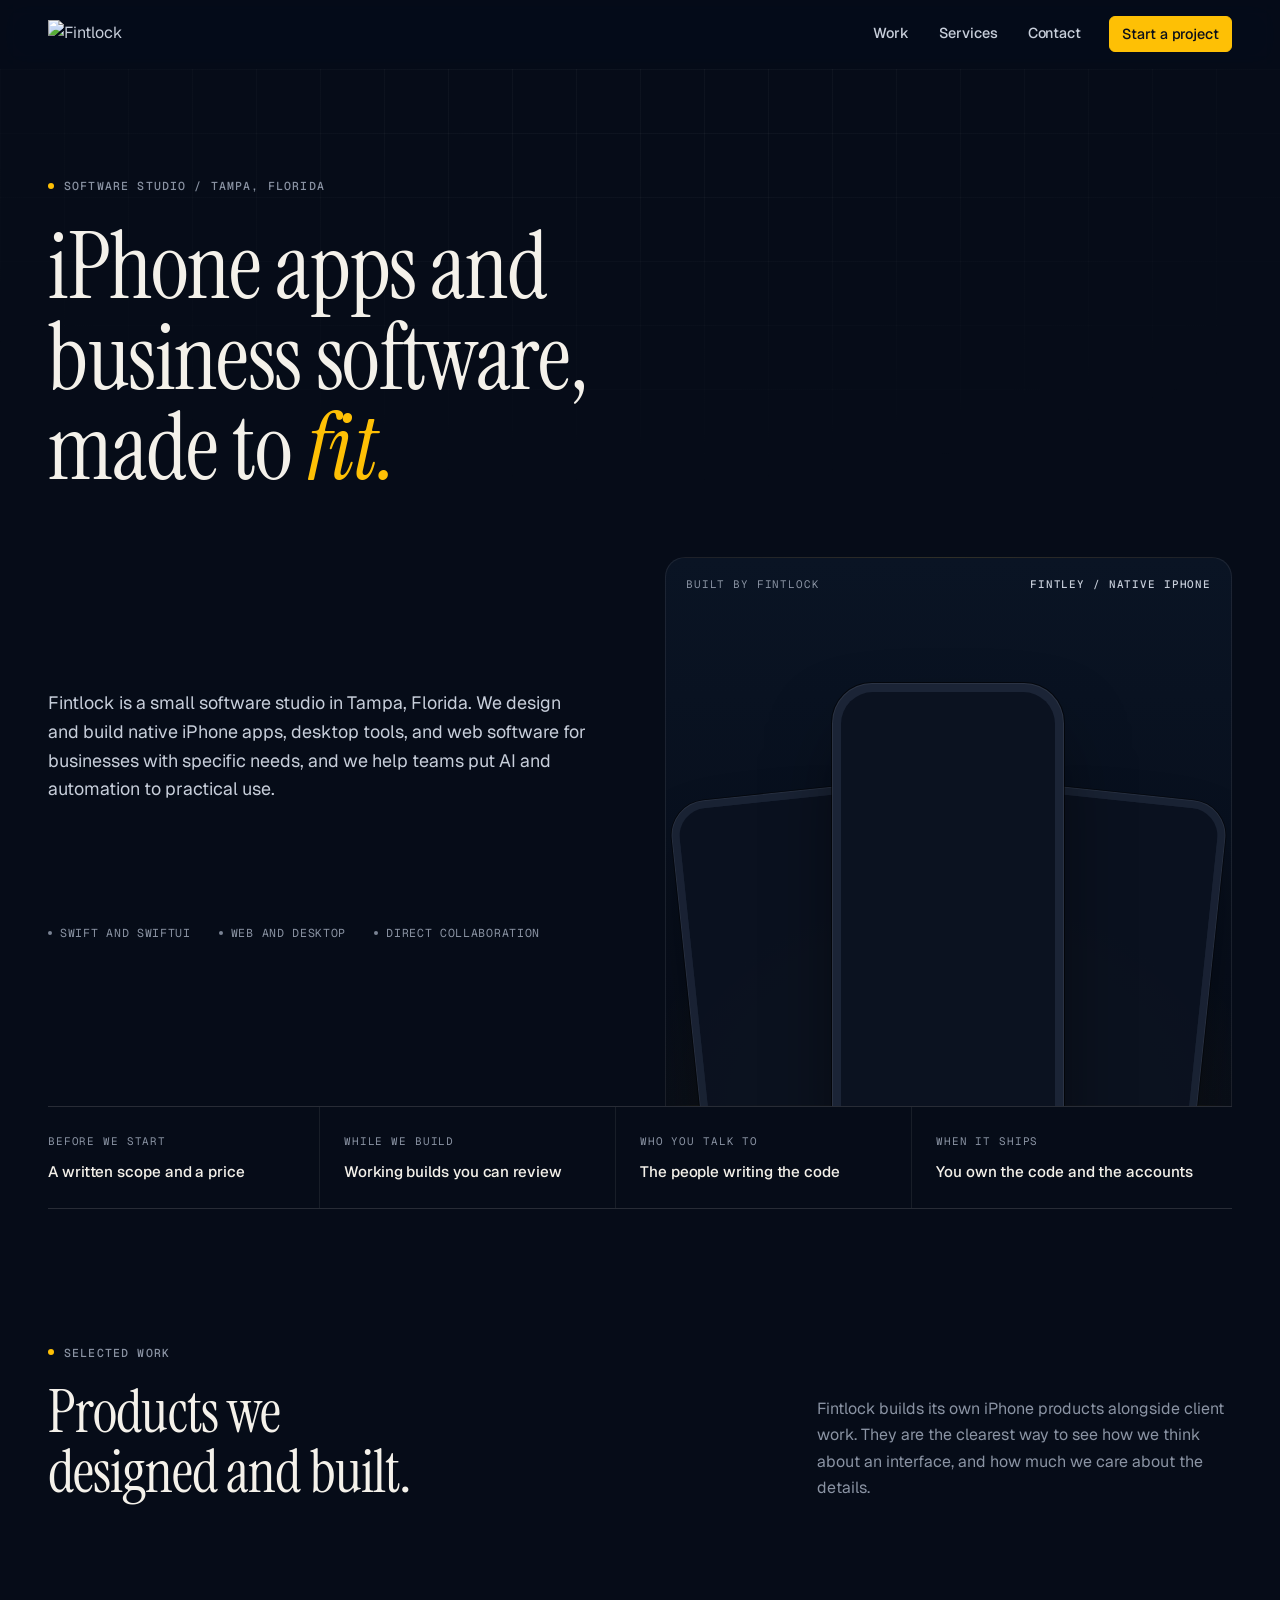
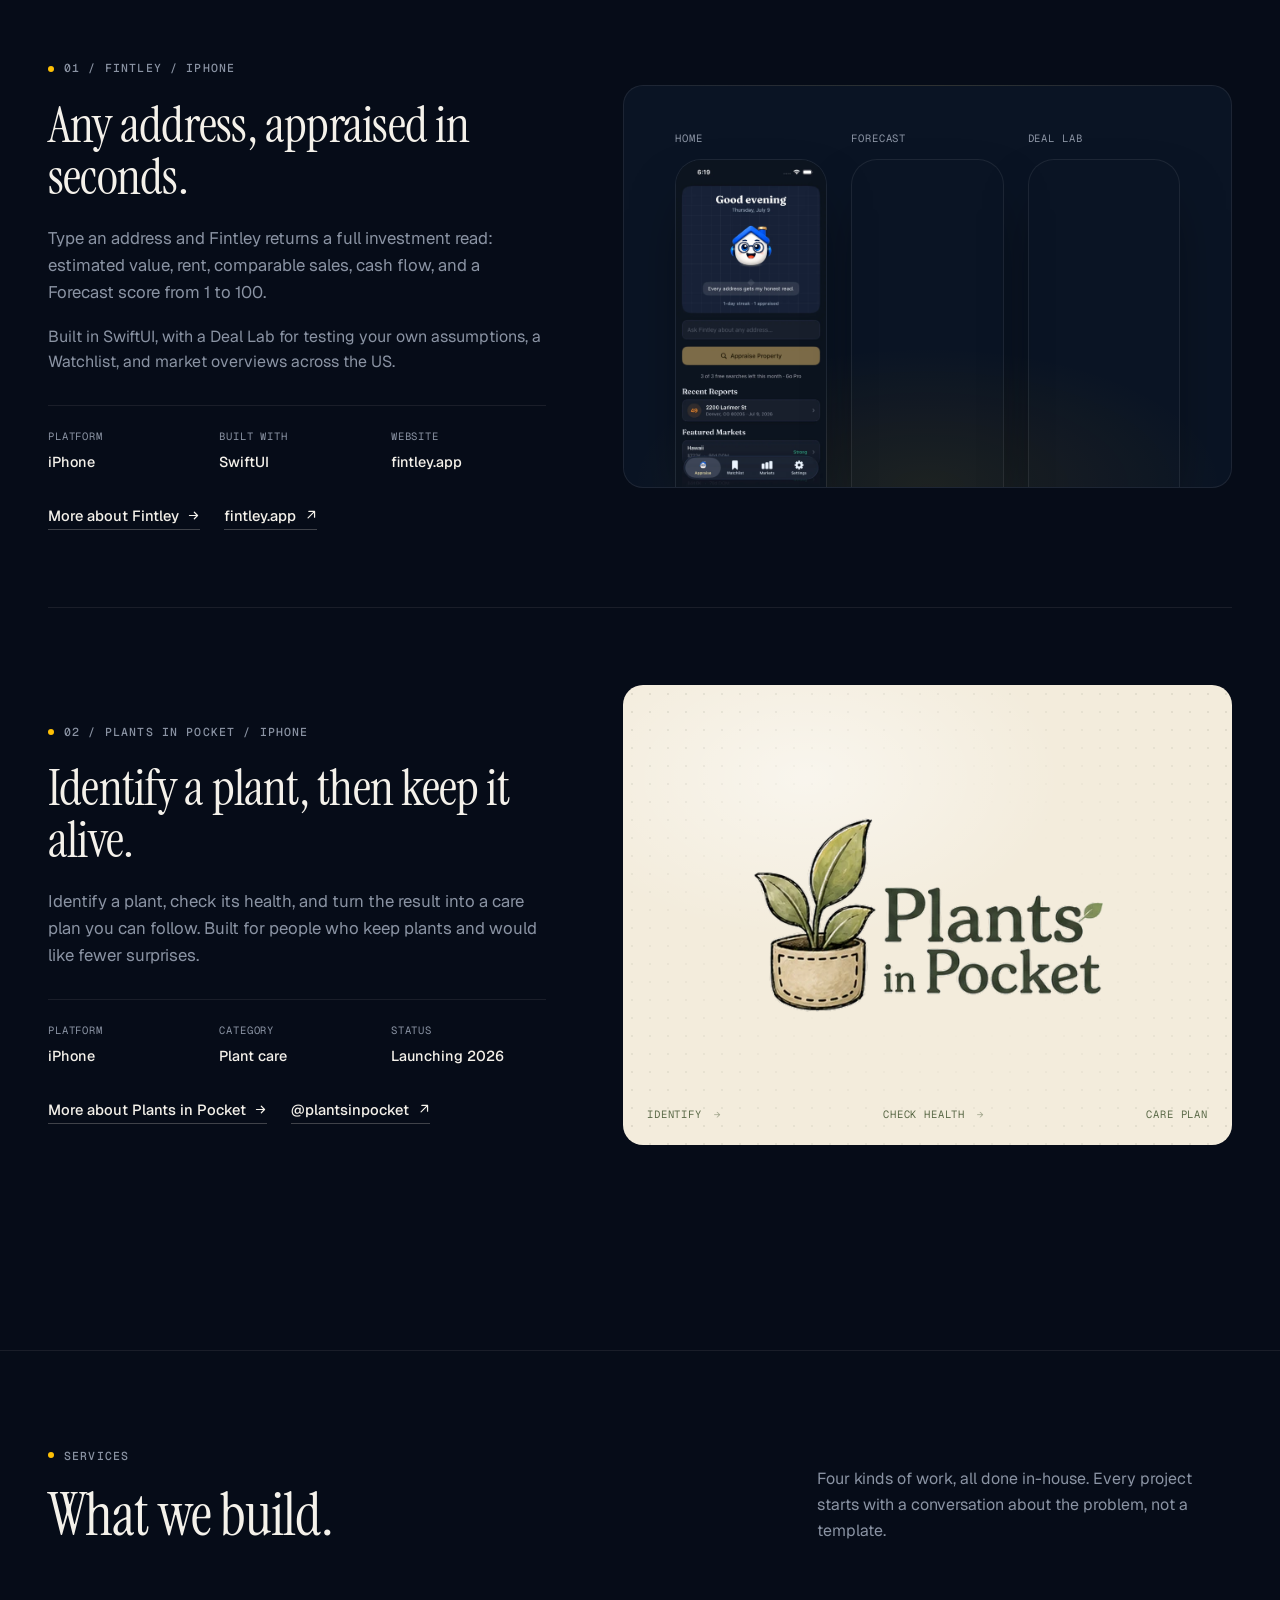
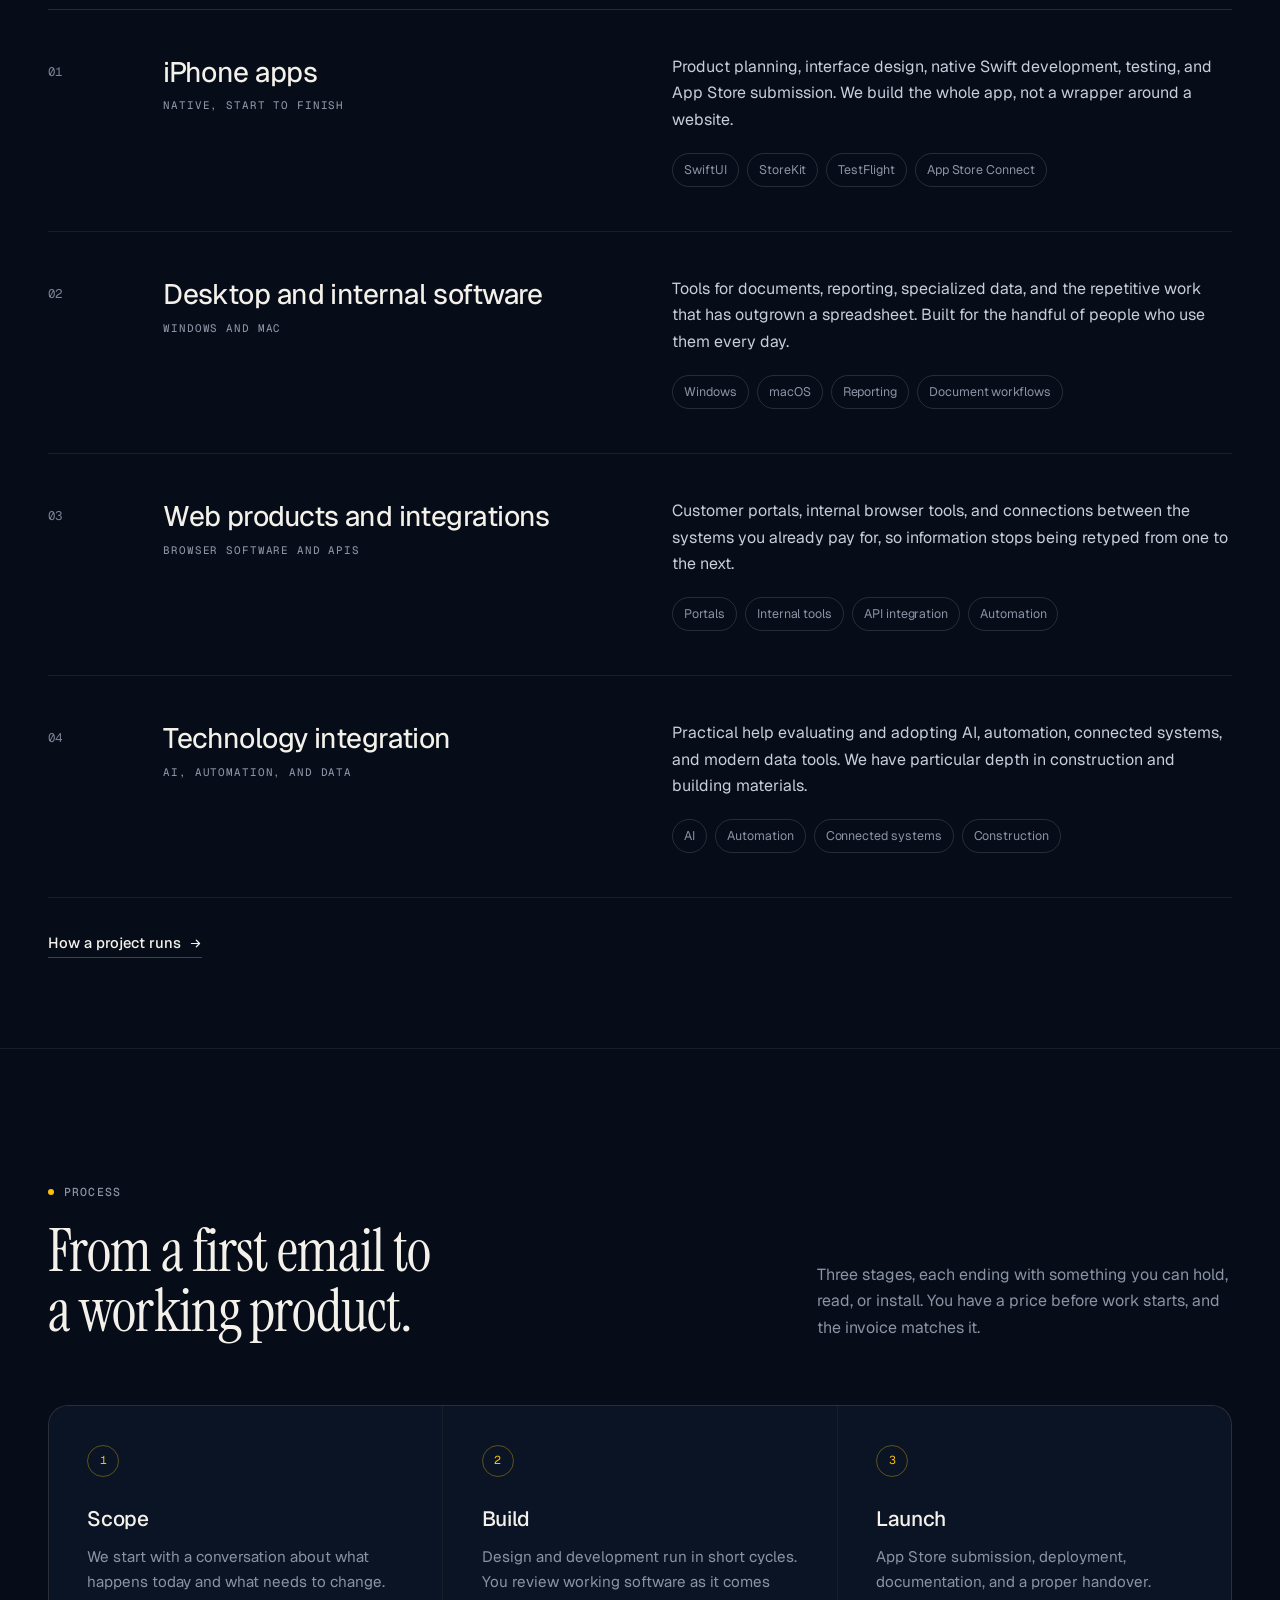
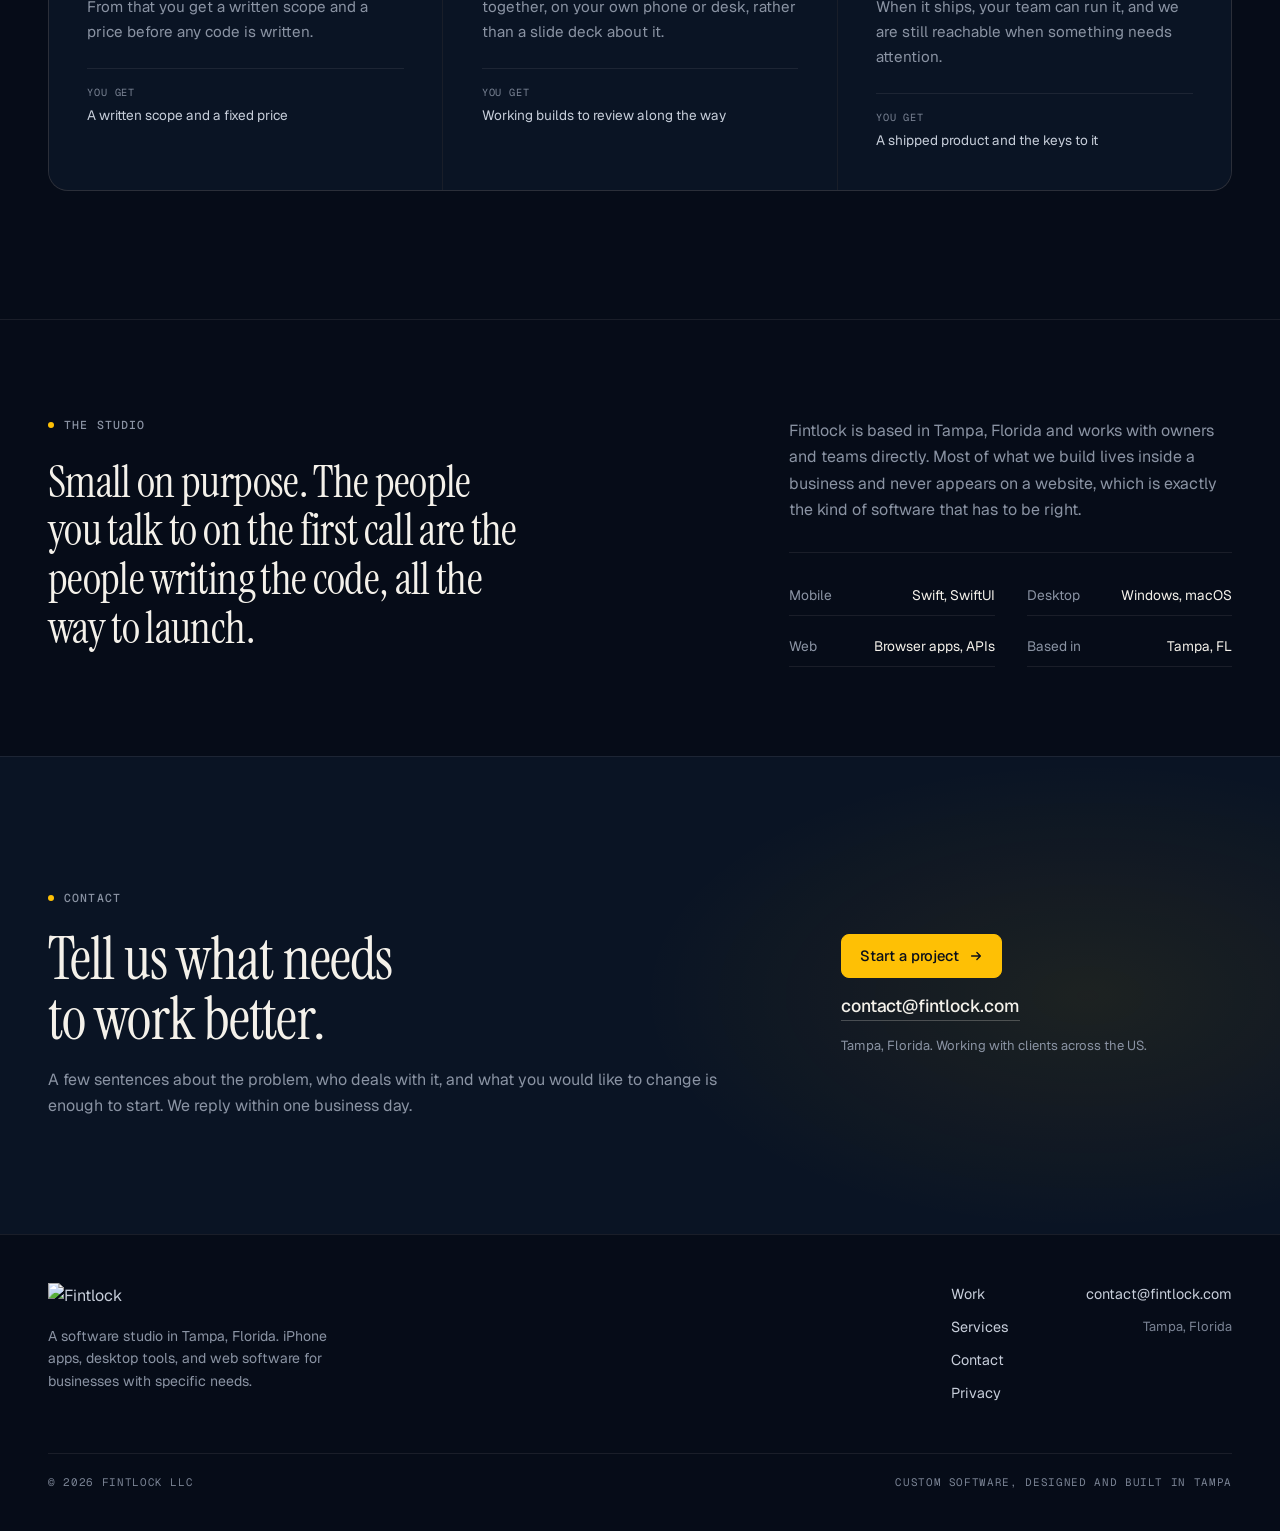
==== commit 8320fcdc: "Speed and SEO follow-ups from the first PageSpeed run Hero phone images now ship a 480px WebP with s" ====
--- a/index.html
+++ b/index.html
@@ -17,8 +17,10 @@
   <link rel="icon" type="image/svg+xml" href="assets/brand/fintlock-favicon.svg">
   <link rel="preconnect" href="https://fonts.googleapis.com">
   <link rel="preconnect" href="https://fonts.gstatic.com" crossorigin>
-  <link rel="stylesheet" href="https://fonts.googleapis.com/css2?family=Instrument+Serif:ital@0;1&family=Geist:wght@400..600&family=Geist+Mono:wght@400;500&display=swap">
-  <link rel="stylesheet" href="styles.css?v=1">
+  <link rel="preload" as="style" href="https://fonts.googleapis.com/css2?family=Instrument+Serif:ital@0;1&family=Geist:wght@400..600&family=Geist+Mono:wght@400;500&display=swap">
+  <link rel="stylesheet" href="https://fonts.googleapis.com/css2?family=Instrument+Serif:ital@0;1&family=Geist:wght@400..600&family=Geist+Mono:wght@400;500&display=swap" media="print" onload="this.media='all'">
+  <noscript><link rel="stylesheet" href="https://fonts.googleapis.com/css2?family=Instrument+Serif:ital@0;1&family=Geist:wght@400..600&family=Geist+Mono:wght@400;500&display=swap"></noscript>
+  <link rel="stylesheet" href="styles.css?v=2">
   <script type="application/ld+json">
   {"@context":"https://schema.org","@graph":[
     {"@type":"Organization","@id":"https://fintlock.com/#org","name":"Fintlock","legalName":"Fintlock LLC","url":"https://fintlock.com/","logo":"https://fintlock.com/assets/brand/fintlock-social-card.png","email":"contact@fintlock.com","description":"A software studio in Tampa, Florida that designs and builds native iPhone apps, desktop tools, and web software for businesses.","address":{"@type":"PostalAddress","addressLocality":"Tampa","addressRegion":"FL","addressCountry":"US"},"areaServed":"US","knowsAbout":["iPhone app development","SwiftUI","custom business software","web application development","system integration","automation"]},
@@ -66,9 +68,9 @@
           <a class="stage" href="work.html#fintley" aria-label="Fintley, a native iPhone app built by Fintlock">
             <div class="stage-caption"><span>Built by Fintlock</span><strong>Fintley / Native iPhone</strong></div>
             <div class="device-fan" aria-hidden="true">
-              <div class="device device-2"><img src="assets/screens/fintley-forecast-dark.webp" alt="" width="720" height="1565" decoding="async"></div>
-              <div class="device device-1"><img src="assets/screens/fintley-home-dark.webp" alt="" width="720" height="1565" decoding="async" fetchpriority="high"></div>
-              <div class="device device-3"><img src="assets/screens/fintley-deal-lab-dark.webp" alt="" width="720" height="1565" decoding="async"></div>
+              <div class="device device-2"><img src="assets/screens/fintley-forecast-dark-480.webp" srcset="assets/screens/fintley-forecast-dark-480.webp 480w, assets/screens/fintley-forecast-dark.webp 720w" sizes="(max-width: 640px) 160px, 232px" alt="" width="480" height="1043" decoding="async"></div>
+              <div class="device device-1"><img src="assets/screens/fintley-home-dark-480.webp" srcset="assets/screens/fintley-home-dark-480.webp 480w, assets/screens/fintley-home-dark.webp 720w" sizes="(max-width: 640px) 160px, 232px" alt="" width="480" height="1043" decoding="async" fetchpriority="high"></div>
+              <div class="device device-3"><img src="assets/screens/fintley-deal-lab-dark-480.webp" srcset="assets/screens/fintley-deal-lab-dark-480.webp 480w, assets/screens/fintley-deal-lab-dark.webp 720w" sizes="(max-width: 640px) 160px, 232px" alt="" width="480" height="1043" decoding="async"></div>
             </div>
           </a>
         </div>
@@ -104,7 +106,7 @@
               <div><dt>Website</dt><dd>fintley.app</dd></div>
             </dl>
             <div class="actions">
-              <a class="text-link" href="work.html#fintley">Read more <svg viewBox="0 0 16 16" fill="none" aria-hidden="true"><path d="M3 8h10M9 4l4 4-4 4" stroke="currentColor" stroke-width="1.5" stroke-linecap="round" stroke-linejoin="round"/></svg></a>
+              <a class="text-link" href="work.html#fintley">More about Fintley <svg viewBox="0 0 16 16" fill="none" aria-hidden="true"><path d="M3 8h10M9 4l4 4-4 4" stroke="currentColor" stroke-width="1.5" stroke-linecap="round" stroke-linejoin="round"/></svg></a>
               <a class="text-link" href="https://fintley.app" rel="noopener">fintley.app <svg viewBox="0 0 16 16" fill="none" aria-hidden="true"><path d="M6 3h7v7M13 3 5 11" stroke="currentColor" stroke-width="1.5" stroke-linecap="round" stroke-linejoin="round"/></svg></a>
             </div>
           </div>
@@ -128,7 +130,7 @@
               <div><dt>Status</dt><dd>Launching 2026</dd></div>
             </dl>
             <div class="actions">
-              <a class="text-link" href="work.html#plants-in-pocket">Read more <svg viewBox="0 0 16 16" fill="none" aria-hidden="true"><path d="M3 8h10M9 4l4 4-4 4" stroke="currentColor" stroke-width="1.5" stroke-linecap="round" stroke-linejoin="round"/></svg></a>
+              <a class="text-link" href="work.html#plants-in-pocket">More about Plants in Pocket <svg viewBox="0 0 16 16" fill="none" aria-hidden="true"><path d="M3 8h10M9 4l4 4-4 4" stroke="currentColor" stroke-width="1.5" stroke-linecap="round" stroke-linejoin="round"/></svg></a>
               <a class="text-link" href="https://www.tiktok.com/@plantsinpocket" rel="noopener">@plantsinpocket <svg viewBox="0 0 16 16" fill="none" aria-hidden="true"><path d="M6 3h7v7M13 3 5 11" stroke="currentColor" stroke-width="1.5" stroke-linecap="round" stroke-linejoin="round"/></svg></a>
             </div>
           </div>
@@ -281,6 +283,6 @@
     </div>
   </footer>
 
-  <script src="app.js?v=1" defer></script>
+  <script src="app.js?v=2" defer></script>
 </body>
 </html>
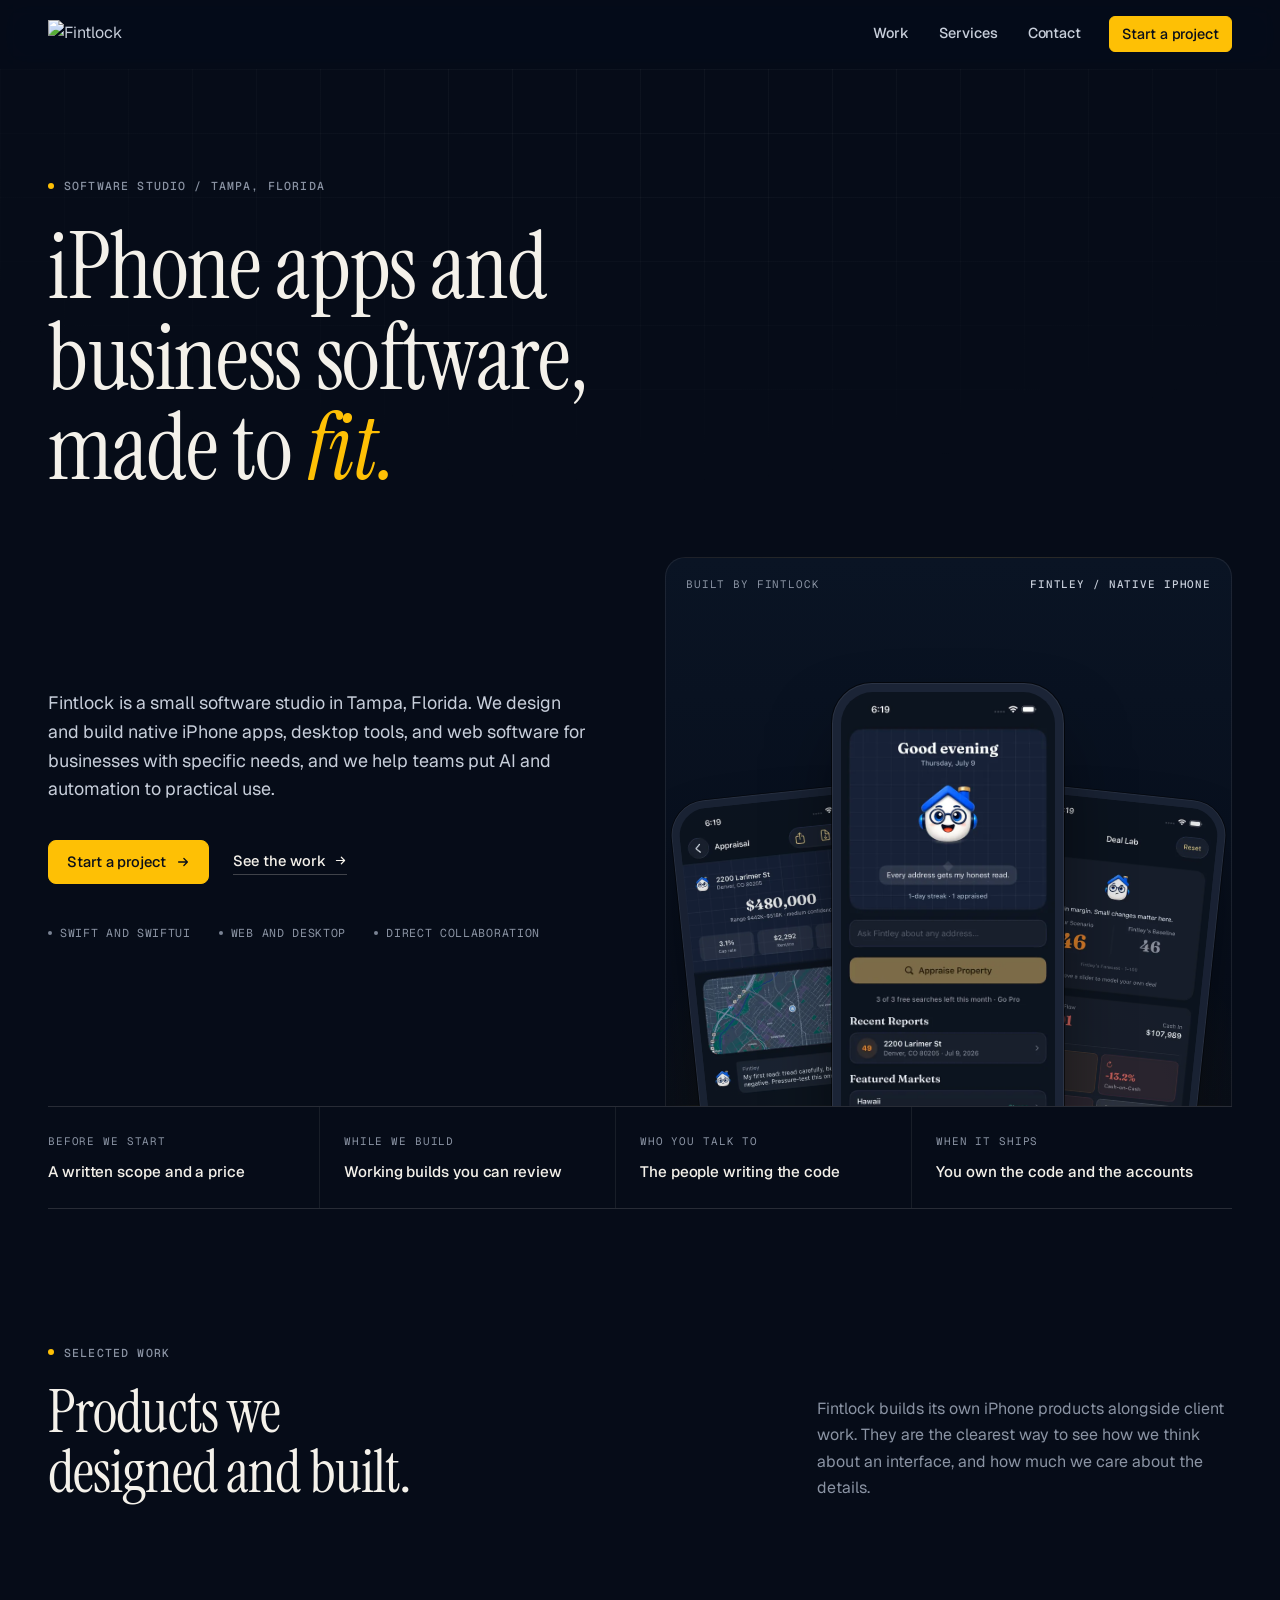
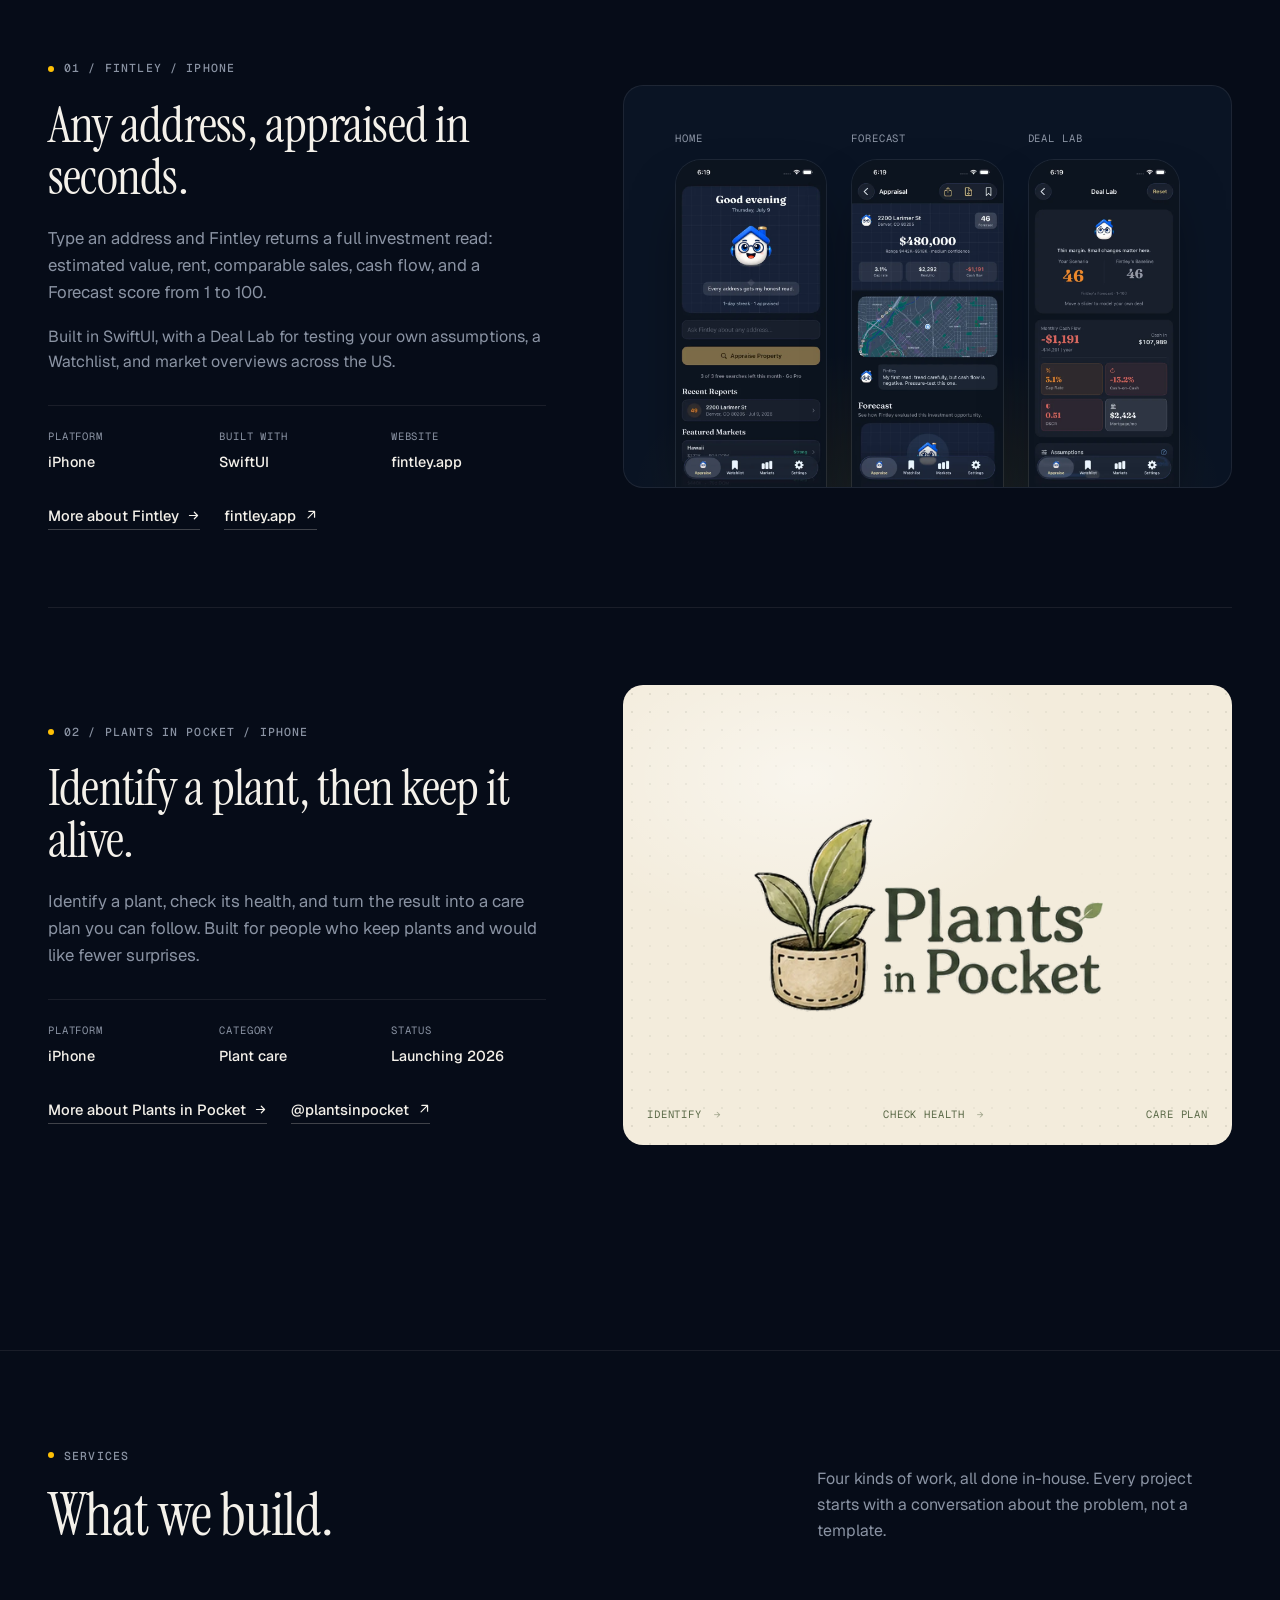
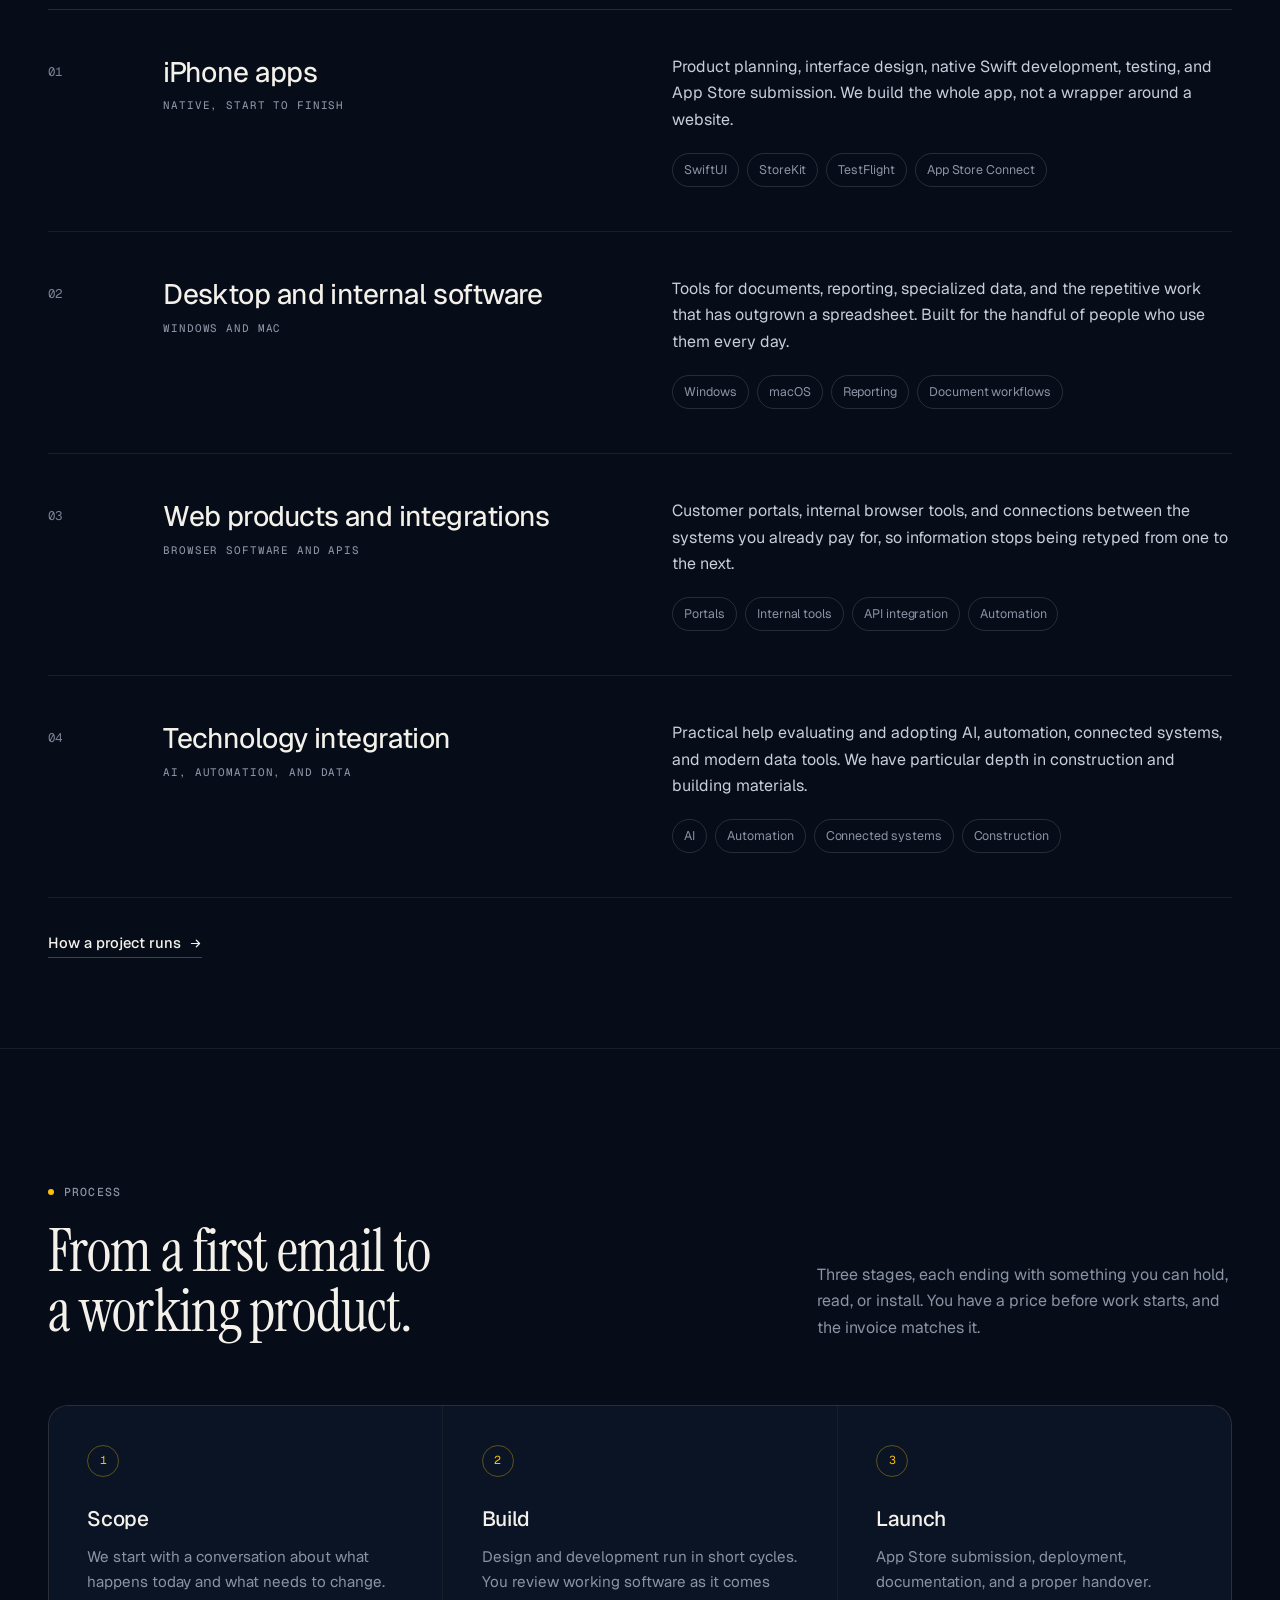
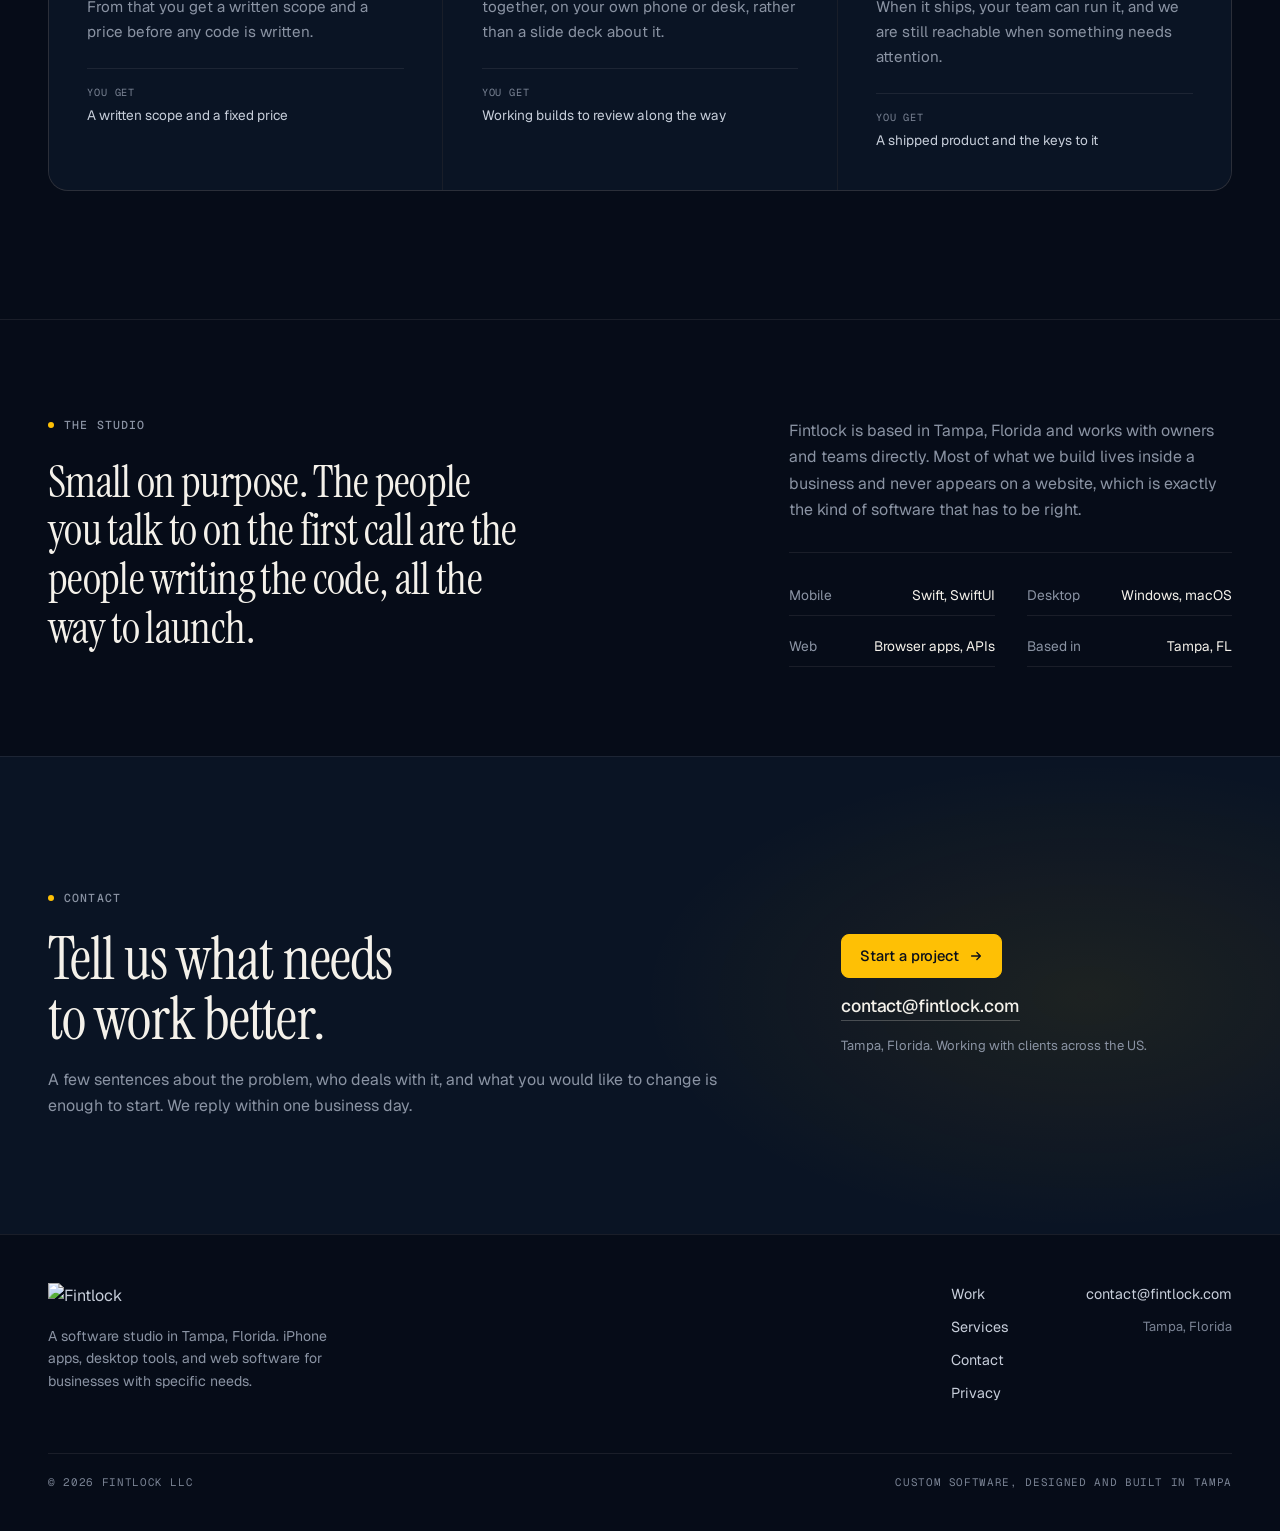
==== commit 874f961a: "Paint the hero immediately and serve smaller screens on mobile The hero and page intros no longer wa" ====
--- a/index.html
+++ b/index.html
@@ -20,7 +20,7 @@
   <link rel="preload" as="style" href="https://fonts.googleapis.com/css2?family=Instrument+Serif:ital@0;1&family=Geist:wght@400..600&family=Geist+Mono:wght@400;500&display=swap">
   <link rel="stylesheet" href="https://fonts.googleapis.com/css2?family=Instrument+Serif:ital@0;1&family=Geist:wght@400..600&family=Geist+Mono:wght@400;500&display=swap" media="print" onload="this.media='all'">
   <noscript><link rel="stylesheet" href="https://fonts.googleapis.com/css2?family=Instrument+Serif:ital@0;1&family=Geist:wght@400..600&family=Geist+Mono:wght@400;500&display=swap"></noscript>
-  <link rel="stylesheet" href="styles.css?v=2">
+  <link rel="stylesheet" href="styles.css?v=3">
   <script type="application/ld+json">
   {"@context":"https://schema.org","@graph":[
     {"@type":"Organization","@id":"https://fintlock.com/#org","name":"Fintlock","legalName":"Fintlock LLC","url":"https://fintlock.com/","logo":"https://fintlock.com/assets/brand/fintlock-social-card.png","email":"contact@fintlock.com","description":"A software studio in Tampa, Florida that designs and builds native iPhone apps, desktop tools, and web software for businesses.","address":{"@type":"PostalAddress","addressLocality":"Tampa","addressRegion":"FL","addressCountry":"US"},"areaServed":"US","knowsAbout":["iPhone app development","SwiftUI","custom business software","web application development","system integration","automation"]},
@@ -48,17 +48,17 @@
     <section class="hero">
       <div class="wrap">
         <div class="hero-top">
-          <p class="label" data-reveal>Software studio / Tampa, Florida</p>
-          <h1 data-reveal style="--delay:60ms">iPhone apps and business software, made to <em>fit.</em></h1>
+          <p class="label">Software studio / Tampa, Florida</p>
+          <h1>iPhone apps and business software, made to <em>fit.</em></h1>
         </div>
         <div class="hero-grid">
           <div class="hero-copy">
-            <p class="lead" data-reveal style="--delay:120ms">Fintlock is a small software studio in Tampa, Florida. We design and build native iPhone apps, desktop tools, and web software for businesses with specific needs, and we help teams put AI and automation to practical use.</p>
-            <div class="actions" data-reveal style="--delay:180ms">
+            <p class="lead">Fintlock is a small software studio in Tampa, Florida. We design and build native iPhone apps, desktop tools, and web software for businesses with specific needs, and we help teams put AI and automation to practical use.</p>
+            <div class="actions">
               <a class="btn btn-primary" href="contact.html">Start a project <svg viewBox="0 0 16 16" fill="none" aria-hidden="true"><path d="M3 8h10M9 4l4 4-4 4" stroke="currentColor" stroke-width="1.5" stroke-linecap="round" stroke-linejoin="round"/></svg></a>
               <a class="text-link" href="work.html">See the work <svg viewBox="0 0 16 16" fill="none" aria-hidden="true"><path d="M3 8h10M9 4l4 4-4 4" stroke="currentColor" stroke-width="1.5" stroke-linecap="round" stroke-linejoin="round"/></svg></a>
             </div>
-            <div class="hero-meta" data-reveal style="--delay:240ms">
+            <div class="hero-meta">
               <span>Swift and SwiftUI</span>
               <span>Web and desktop</span>
               <span>Direct collaboration</span>
@@ -112,9 +112,9 @@
           </div>
           <div class="case-media" data-reveal style="--delay:120ms">
             <div class="screens" aria-label="Fintley screens">
-              <figure><figcaption>Home</figcaption><img src="assets/screens/fintley-home-dark.webp" alt="Fintley home screen with a search field, recent reports, and featured markets" width="720" height="1565" decoding="async" loading="lazy"></figure>
-              <figure><figcaption>Forecast</figcaption><img src="assets/screens/fintley-forecast-dark.webp" alt="Fintley appraisal with a value range, cap rate, rent, cash flow, and Forecast score" width="720" height="1565" decoding="async" loading="lazy"></figure>
-              <figure><figcaption>Deal Lab</figcaption><img src="assets/screens/fintley-deal-lab-dark.webp" alt="Fintley Deal Lab with adjustable assumptions and monthly cash flow" width="720" height="1565" decoding="async" loading="lazy"></figure>
+              <figure><figcaption>Home</figcaption><img src="assets/screens/fintley-home-dark.webp" srcset="assets/screens/fintley-home-dark-480.webp 480w, assets/screens/fintley-home-dark.webp 720w" sizes="(max-width: 640px) 62vw, 30vw" alt="Fintley home screen with a search field, recent reports, and featured markets" width="720" height="1565" decoding="async" loading="lazy"></figure>
+              <figure><figcaption>Forecast</figcaption><img src="assets/screens/fintley-forecast-dark.webp" srcset="assets/screens/fintley-forecast-dark-480.webp 480w, assets/screens/fintley-forecast-dark.webp 720w" sizes="(max-width: 640px) 62vw, 30vw" alt="Fintley appraisal with a value range, cap rate, rent, cash flow, and Forecast score" width="720" height="1565" decoding="async" loading="lazy"></figure>
+              <figure><figcaption>Deal Lab</figcaption><img src="assets/screens/fintley-deal-lab-dark.webp" srcset="assets/screens/fintley-deal-lab-dark-480.webp 480w, assets/screens/fintley-deal-lab-dark.webp 720w" sizes="(max-width: 640px) 62vw, 30vw" alt="Fintley Deal Lab with adjustable assumptions and monthly cash flow" width="720" height="1565" decoding="async" loading="lazy"></figure>
             </div>
           </div>
         </article>
@@ -283,6 +283,6 @@
     </div>
   </footer>
 
-  <script src="app.js?v=2" defer></script>
+  <script src="app.js?v=3" defer></script>
 </body>
 </html>
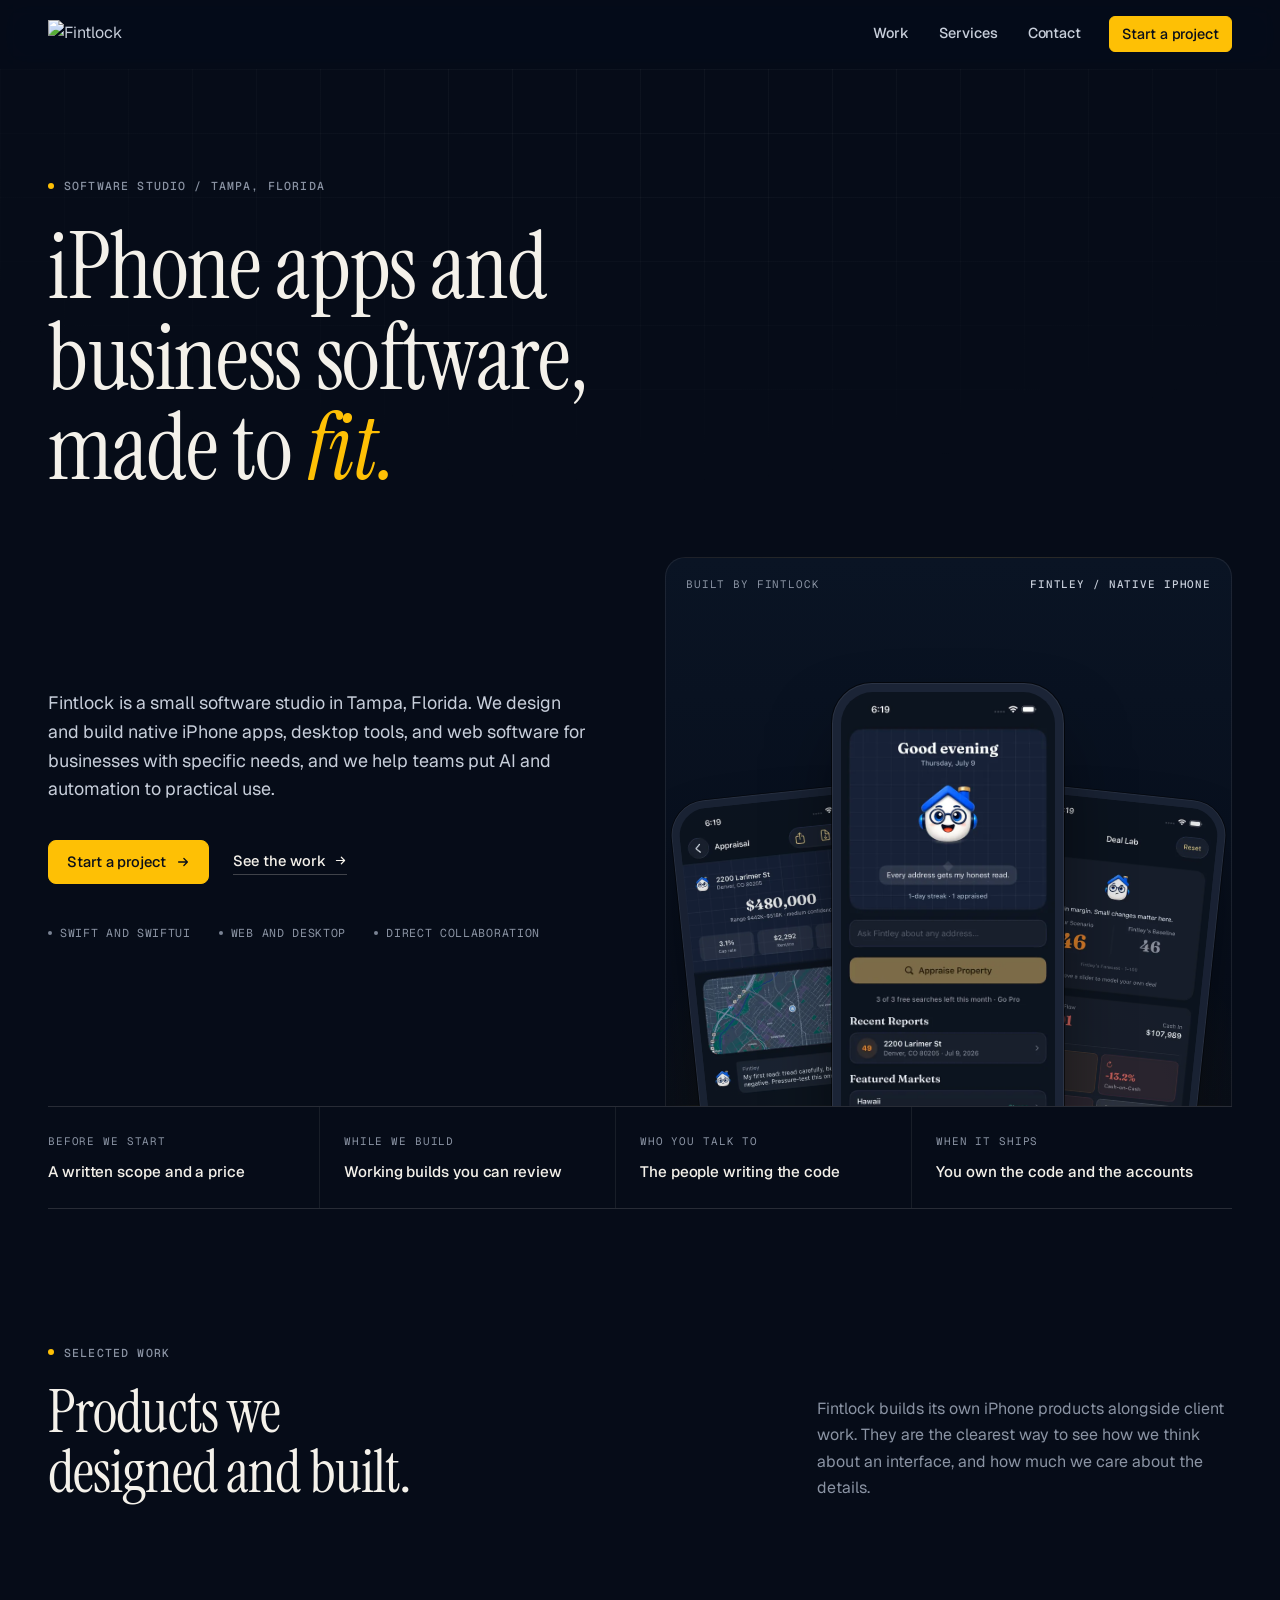
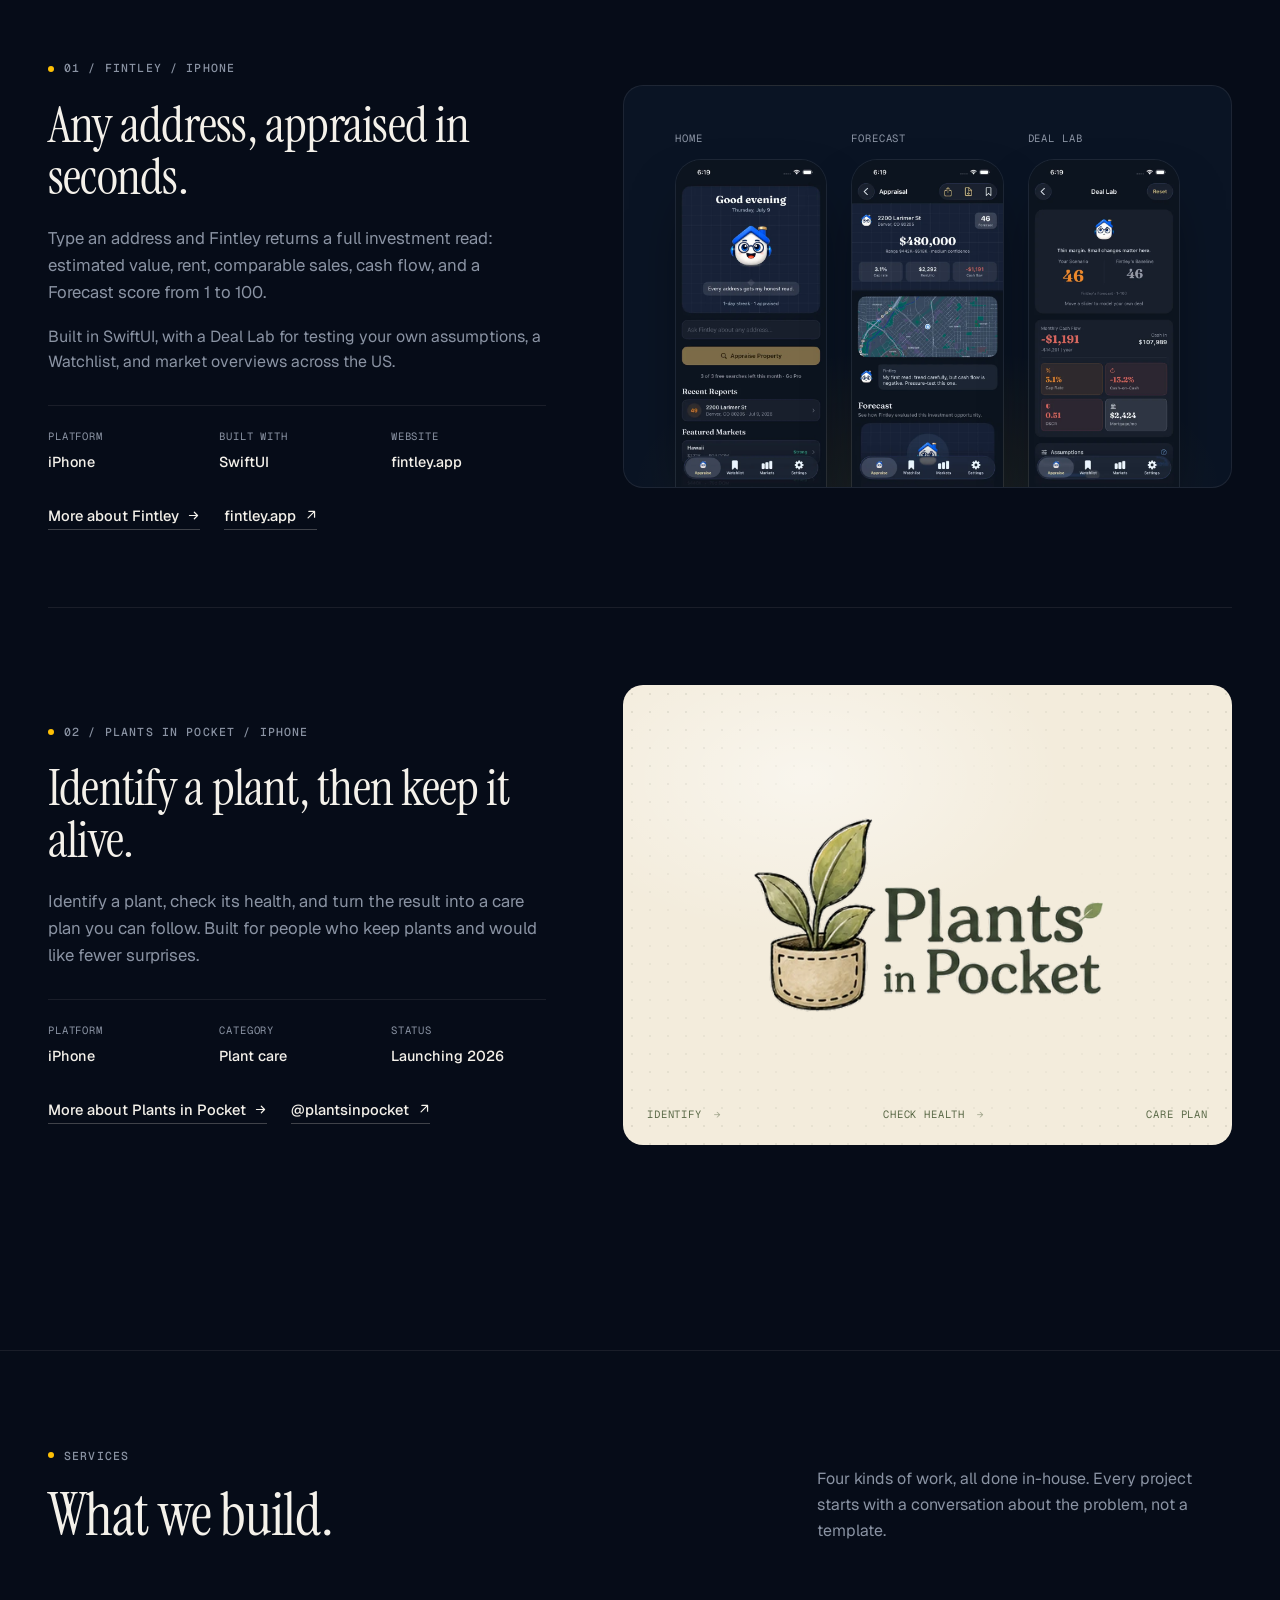
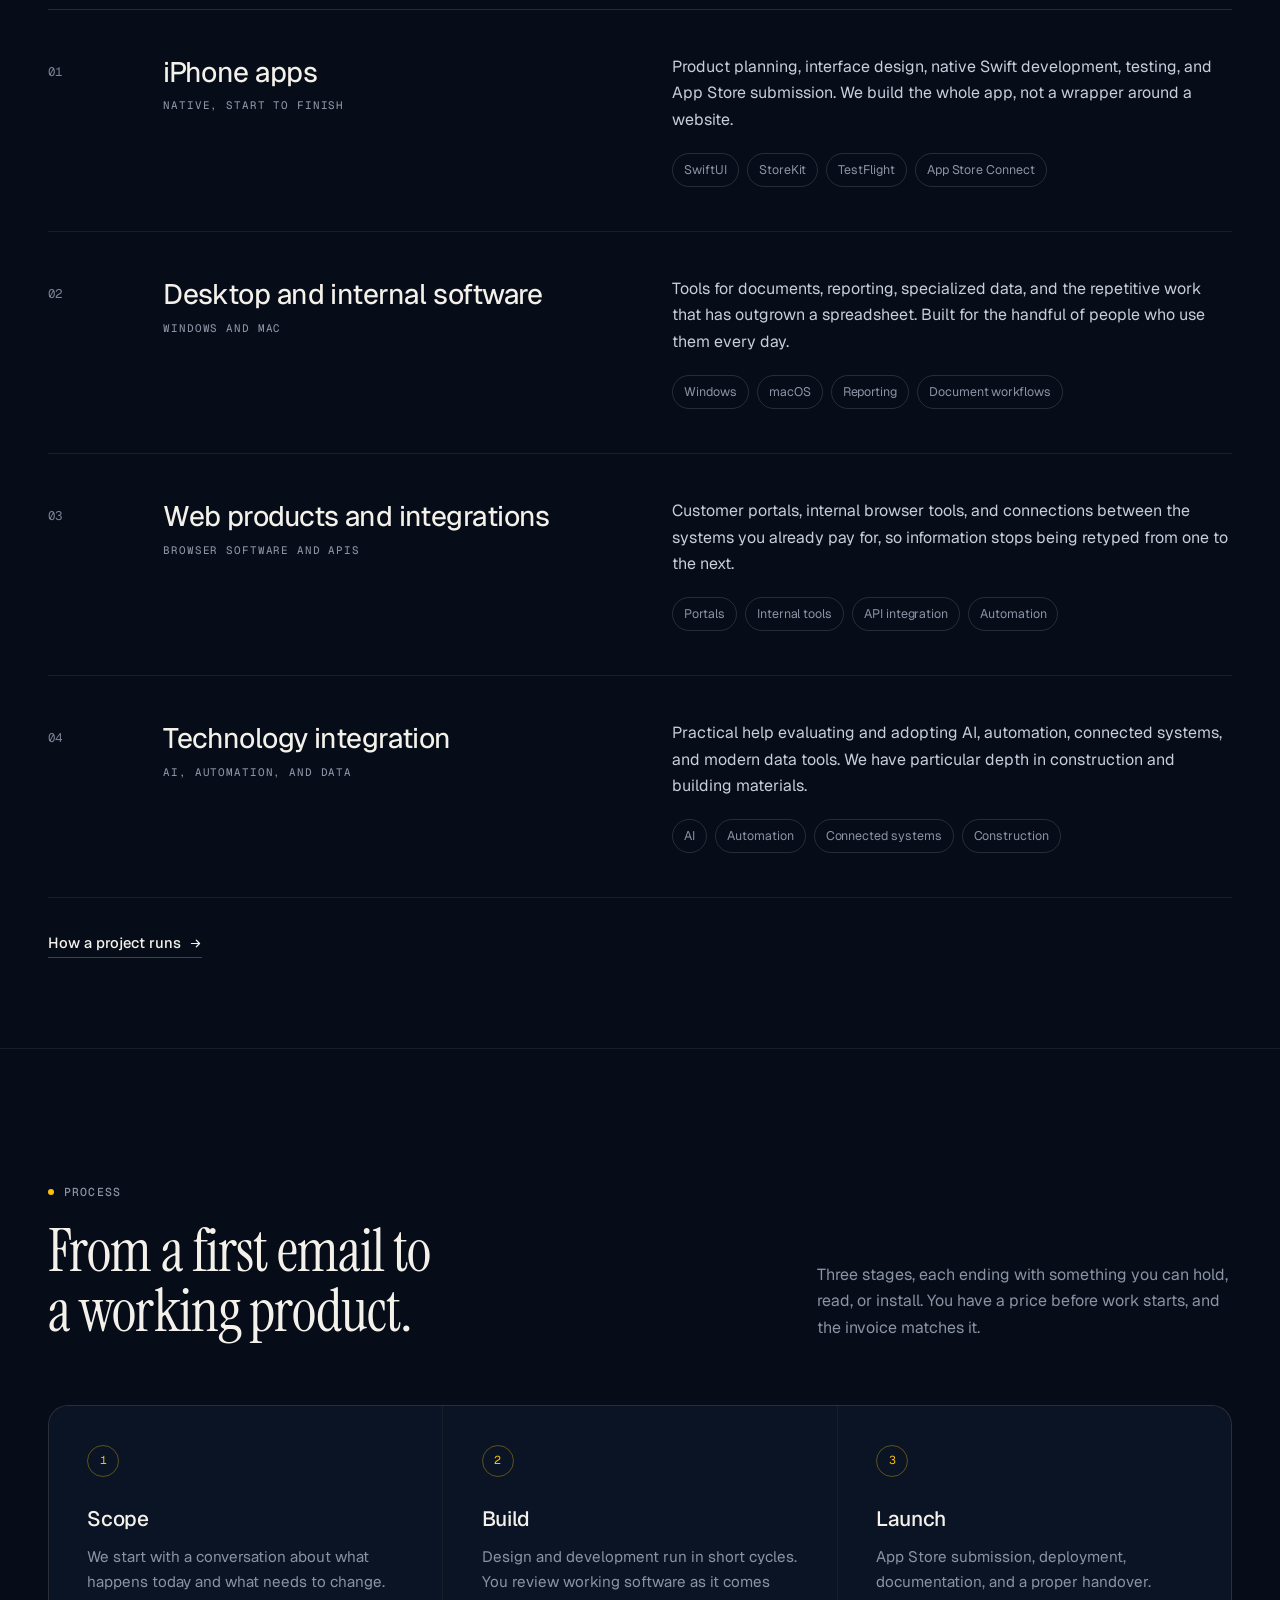
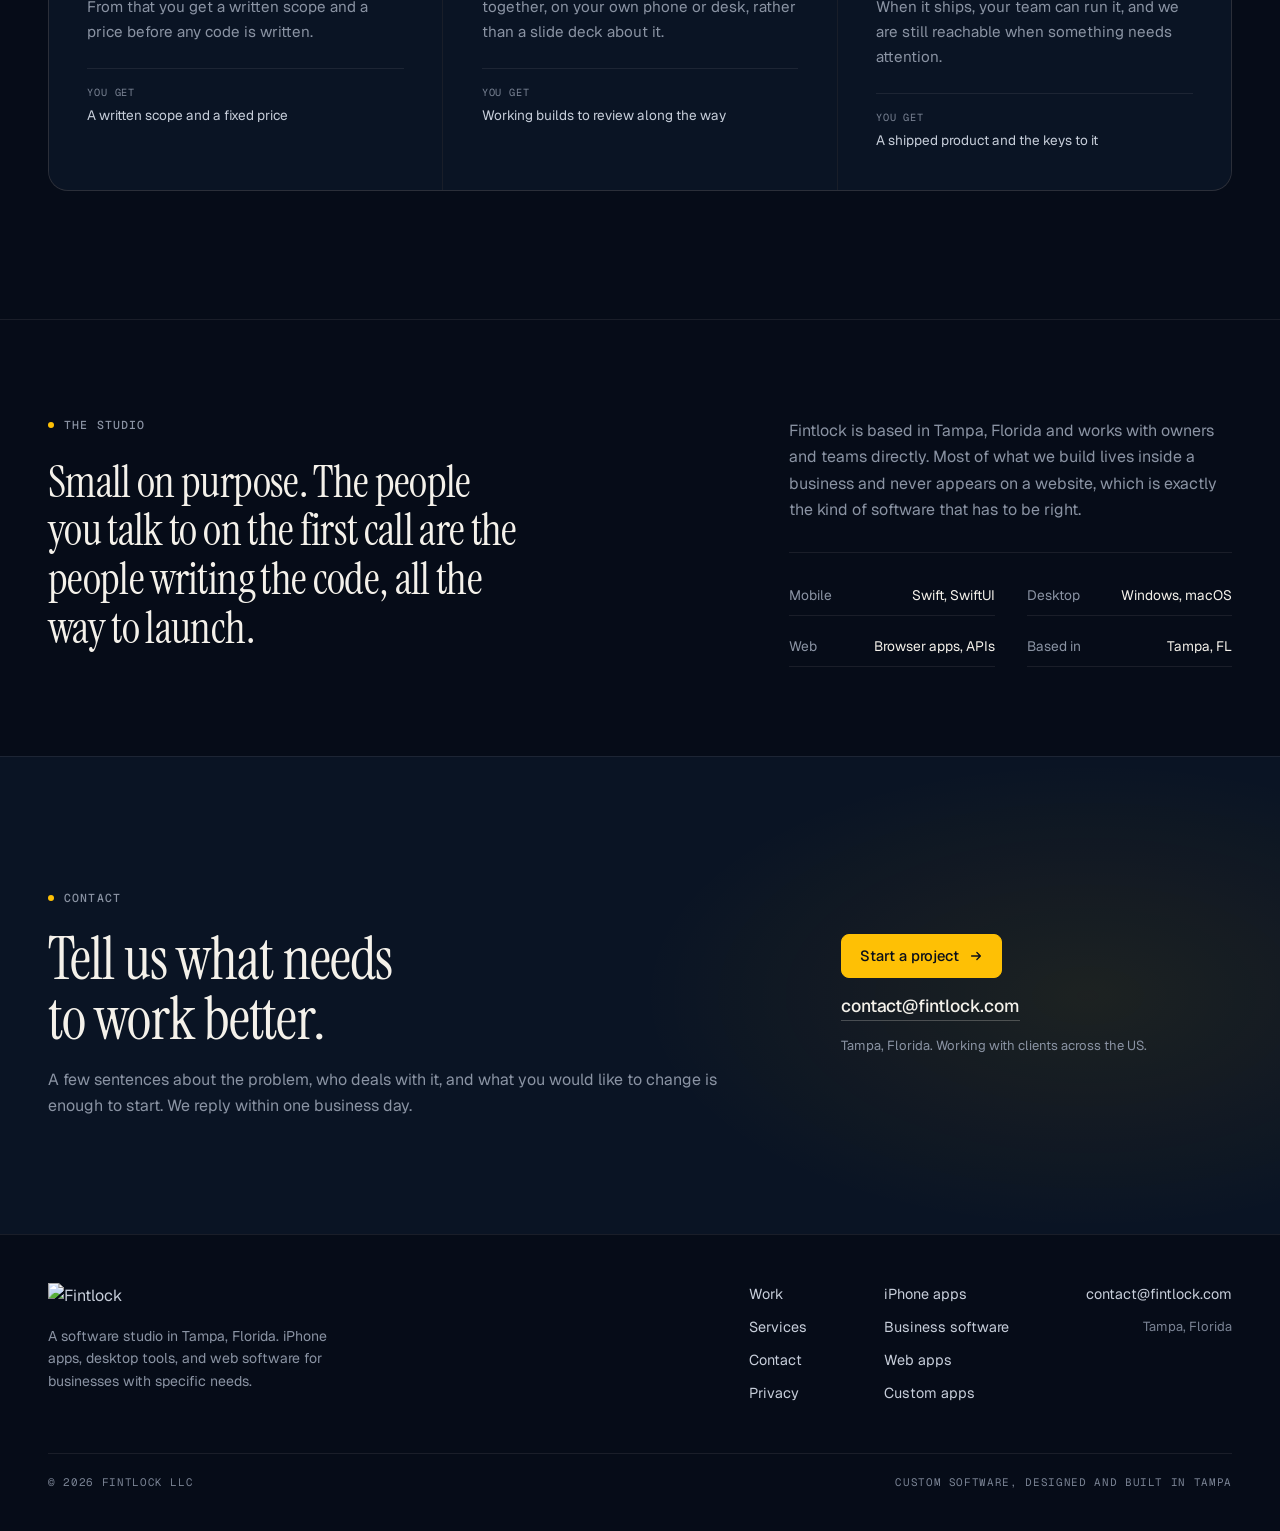
==== commit ca730daf: "Add four focused service pages" ====
--- a/index.html
+++ b/index.html
@@ -20,7 +20,7 @@
   <link rel="preload" as="style" href="https://fonts.googleapis.com/css2?family=Instrument+Serif:ital@0;1&family=Geist:wght@400..600&family=Geist+Mono:wght@400;500&display=swap">
   <link rel="stylesheet" href="https://fonts.googleapis.com/css2?family=Instrument+Serif:ital@0;1&family=Geist:wght@400..600&family=Geist+Mono:wght@400;500&display=swap" media="print" onload="this.media='all'">
   <noscript><link rel="stylesheet" href="https://fonts.googleapis.com/css2?family=Instrument+Serif:ital@0;1&family=Geist:wght@400..600&family=Geist+Mono:wght@400;500&display=swap"></noscript>
-  <link rel="stylesheet" href="styles.css?v=3">
+  <link rel="stylesheet" href="styles.css?v=4">
   <script type="application/ld+json">
   {"@context":"https://schema.org","@graph":[
     {"@type":"Organization","@id":"https://fintlock.com/#org","name":"Fintlock","legalName":"Fintlock LLC","url":"https://fintlock.com/","logo":"https://fintlock.com/assets/brand/fintlock-social-card.png","email":"contact@fintlock.com","description":"A software studio in Tampa, Florida that designs and builds native iPhone apps, desktop tools, and web software for businesses.","address":{"@type":"PostalAddress","addressLocality":"Tampa","addressRegion":"FL","addressCountry":"US"},"areaServed":"US","knowsAbout":["iPhone app development","SwiftUI","custom business software","web application development","system integration","automation"]},
@@ -271,6 +271,9 @@
         <nav class="footer-nav" aria-label="Footer">
           <a href="work.html">Work</a><a href="services.html">Services</a><a href="contact.html">Contact</a><a href="privacy.html">Privacy</a>
         </nav>
+        <nav class="footer-nav" aria-label="Services">
+          <a href="iphone-app-development.html">iPhone apps</a><a href="custom-business-software.html">Business software</a><a href="web-app-development.html">Web apps</a><a href="custom-app-development.html">Custom apps</a>
+        </nav>
         <div class="footer-meta">
           <a href="mailto:contact@fintlock.com">contact@fintlock.com</a>
           <span>Tampa, Florida</span>
--- a/styles.css
+++ b/styles.css
@@ -1088,6 +1088,130 @@
   text-align: right;
 }
 
+/* Service pages */
+
+.two-col {
+  display: grid;
+  grid-template-columns: minmax(0, 1.15fr) minmax(280px, 0.85fr);
+  gap: 40px clamp(40px, 6vw, 96px);
+  align-items: start;
+}
+
+.bullets {
+  display: grid;
+  gap: 12px;
+  margin-top: 24px;
+}
+
+.bullets li {
+  position: relative;
+  padding-left: 22px;
+  color: var(--ink-2);
+  line-height: 1.55;
+}
+
+.bullets li::before {
+  content: "";
+  position: absolute;
+  left: 0;
+  top: 0.7em;
+  width: 10px;
+  height: 1px;
+  background: var(--gold);
+}
+
+.fit-panel {
+  padding: clamp(24px, 3vw, 36px);
+  border: 1px solid var(--line);
+  border-radius: 20px;
+  background: var(--bg-raised);
+}
+
+.fit-panel .bullets {
+  margin-top: 20px;
+}
+
+.fit-panel .bullets li {
+  font-size: 0.95rem;
+}
+
+.product-index-3 {
+  grid-template-columns: repeat(3, minmax(0, 1fr));
+  margin-top: 24px;
+}
+
+.spec-panel {
+  border: 1px solid var(--line);
+  border-radius: 20px;
+  background: var(--bg-raised);
+  overflow: hidden;
+  font-size: 0.86rem;
+}
+
+.spec-bar, .spec-foot {
+  display: flex;
+  justify-content: space-between;
+  gap: 16px;
+  padding: 14px 20px;
+  color: var(--ink-3);
+  font-family: var(--mono);
+  font-size: 0.66rem;
+  letter-spacing: 0.08em;
+  text-transform: uppercase;
+}
+
+.spec-bar {
+  border-bottom: 1px solid var(--line);
+}
+
+.spec-foot {
+  border-top: 1px solid var(--line);
+}
+
+.spec-foot span:last-child {
+  color: var(--gold);
+}
+
+.spec-row {
+  display: grid;
+  grid-template-columns: 1.1fr 1.1fr 0.6fr;
+  gap: 16px;
+  padding: 14px 20px;
+  border-bottom: 1px solid var(--line);
+  color: var(--ink-2);
+}
+
+.spec-row:last-of-type {
+  border-bottom: 0;
+}
+
+.spec-head {
+  color: var(--ink-4);
+  font-family: var(--mono);
+  font-size: 0.64rem;
+  letter-spacing: 0.08em;
+  text-transform: uppercase;
+}
+
+.spec-row i {
+  display: inline-block;
+  padding: 3px 9px;
+  border-radius: 999px;
+  font-size: 0.72rem;
+  font-style: normal;
+  font-weight: 500;
+}
+
+.spec-row i.ok {
+  color: #8fd3a6;
+  background: rgba(78, 179, 116, 0.14);
+}
+
+.spec-row i.flag {
+  color: var(--gold);
+  background: var(--gold-soft);
+}
+
 /* FAQ */
 
 .faq {
@@ -1485,7 +1609,7 @@
 
 .footer-grid {
   display: grid;
-  grid-template-columns: minmax(0, 1.2fr) auto auto;
+  grid-template-columns: minmax(0, 1.2fr) auto auto auto;
   gap: 32px clamp(40px, 6vw, 96px);
   align-items: start;
 }
@@ -1732,11 +1856,19 @@
   }
 
   .footer-grid {
-    grid-template-columns: 1fr 1fr;
+    grid-template-columns: 1fr 1fr 1fr;
   }
 
   .footer-grid > div:first-child {
     grid-column: 1 / -1;
+  }
+
+  .two-col {
+    grid-template-columns: 1fr;
+  }
+
+  .product-index-3 {
+    grid-template-columns: 1fr;
   }
 
   .footer-meta {
@@ -1903,7 +2035,16 @@
   }
 
   .footer-grid {
+    grid-template-columns: 1fr 1fr;
+  }
+
+  .spec-row {
     grid-template-columns: 1fr;
+    gap: 4px;
+  }
+
+  .spec-head {
+    display: none;
   }
 
   .cta-side {
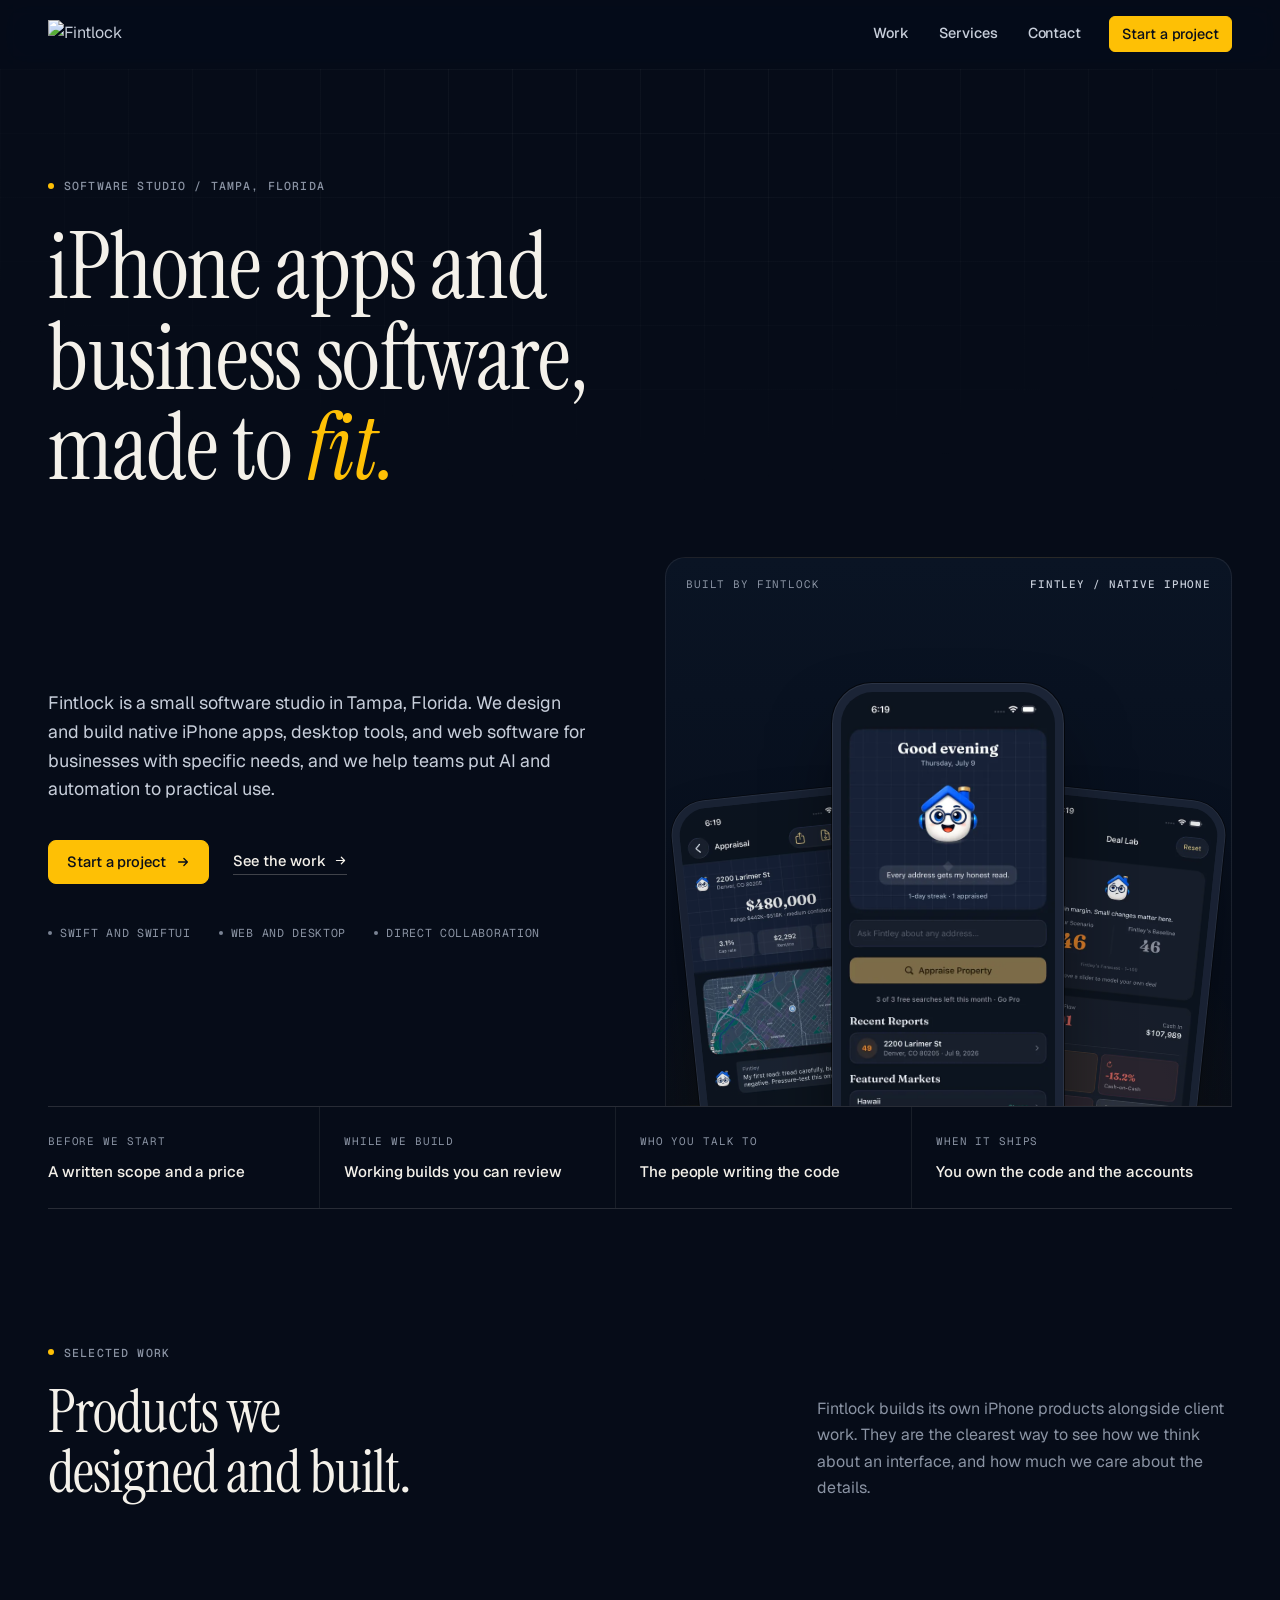
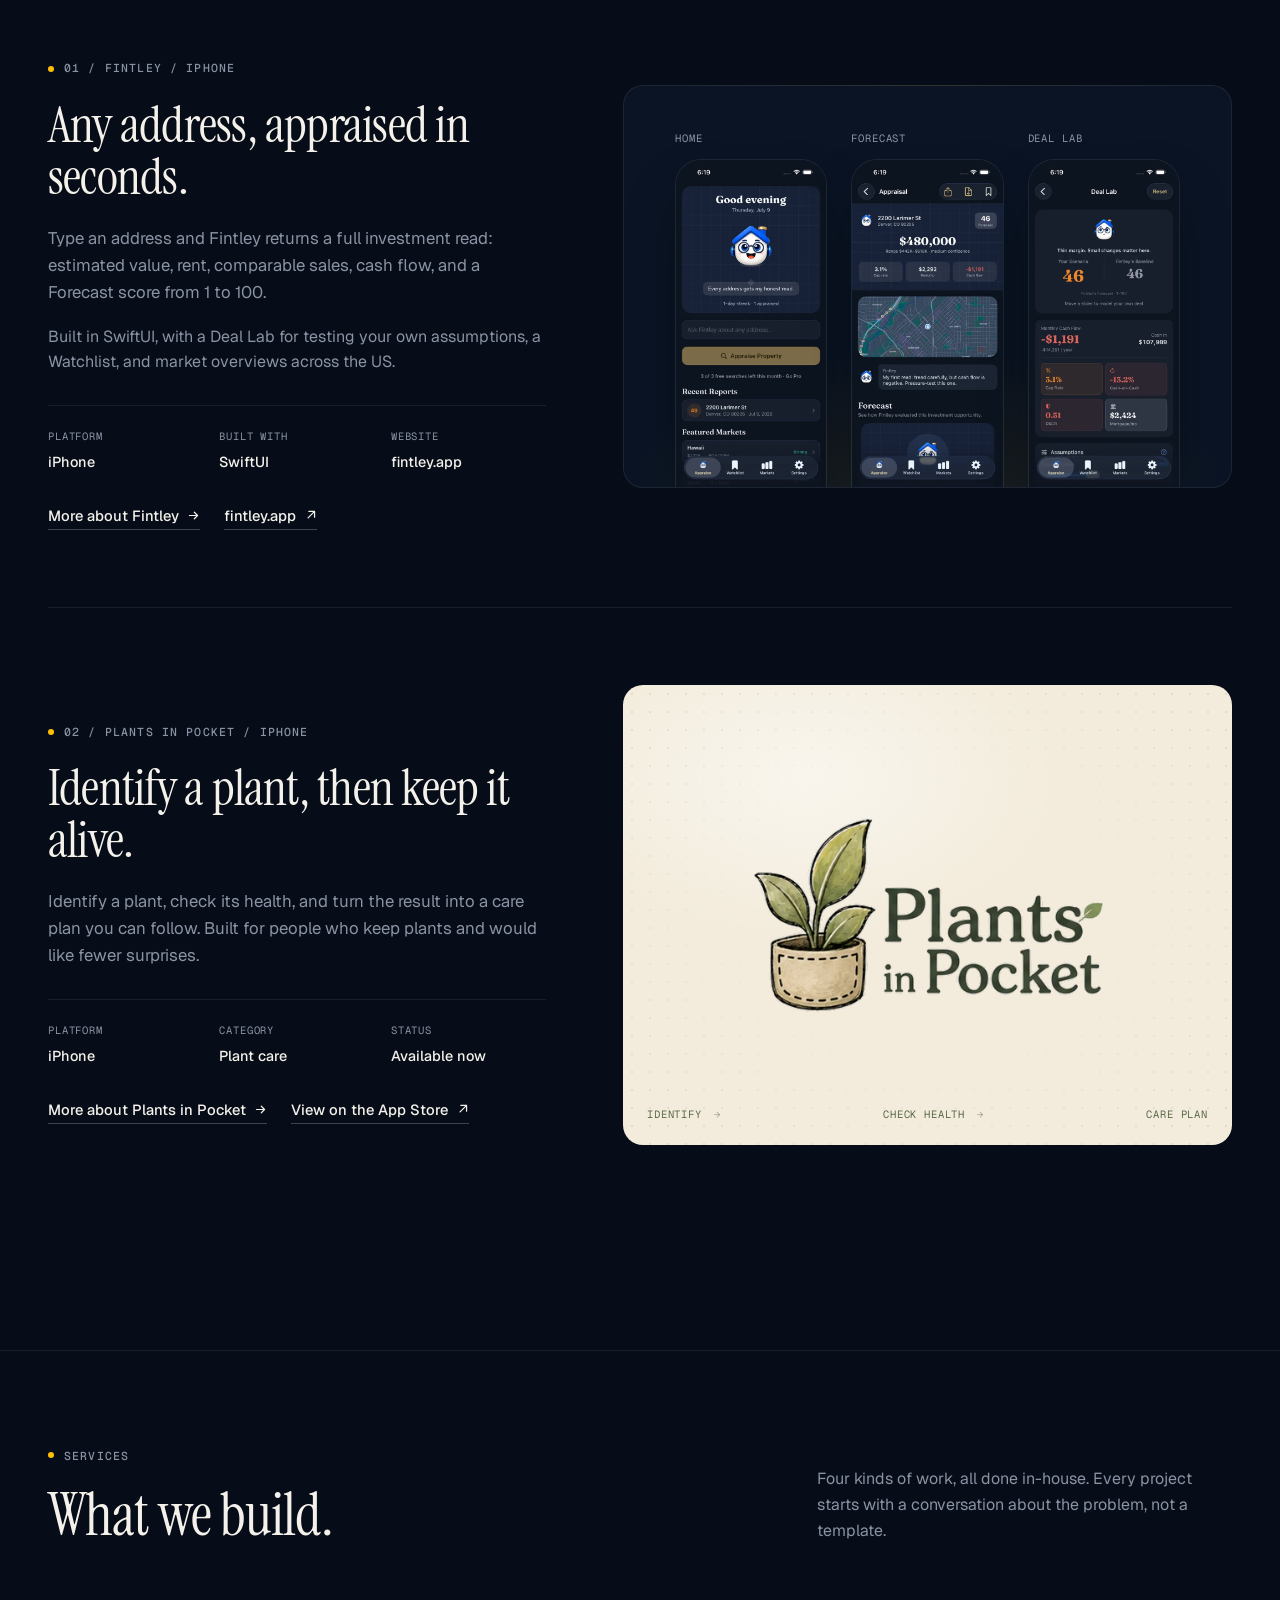
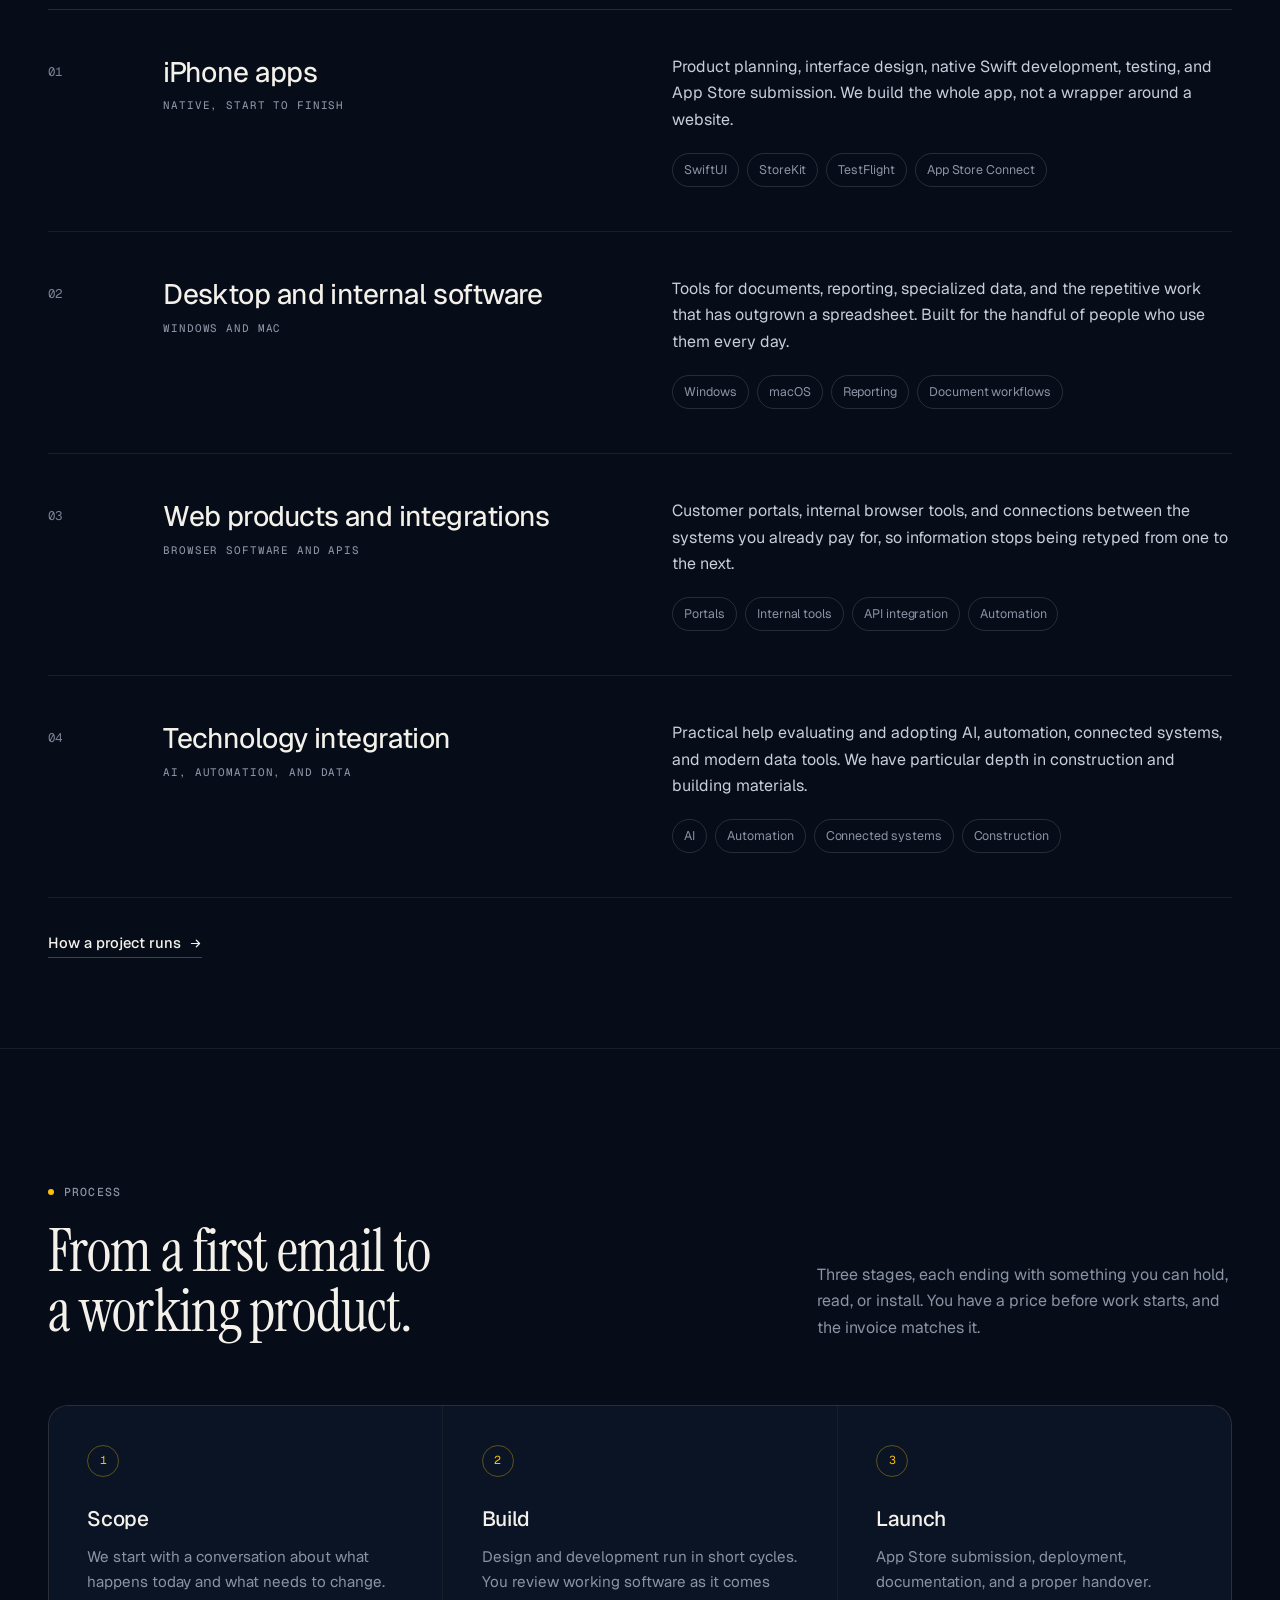
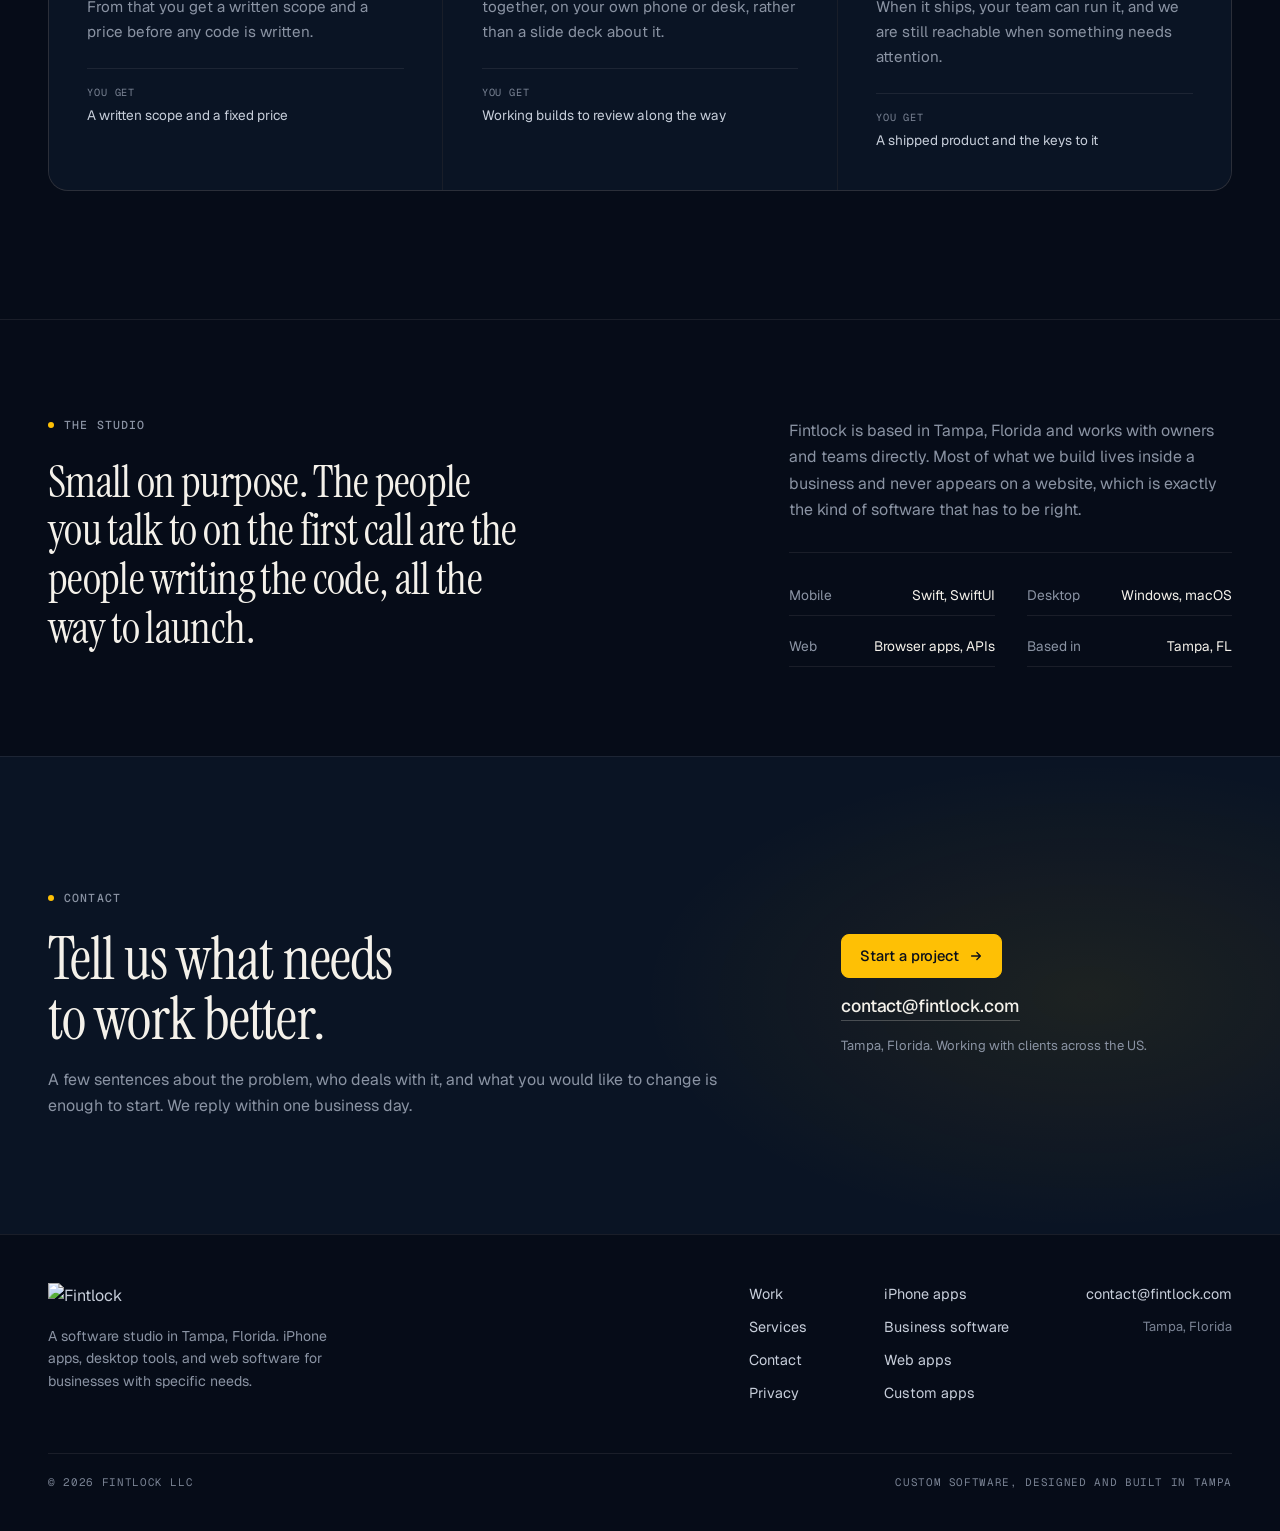
==== commit 10dee1ae: "Mark Plants in Pocket live on App Store" ====
--- a/index.html
+++ b/index.html
@@ -127,11 +127,11 @@
             <dl class="facts">
               <div><dt>Platform</dt><dd>iPhone</dd></div>
               <div><dt>Category</dt><dd>Plant care</dd></div>
-              <div><dt>Status</dt><dd>Launching 2026</dd></div>
+              <div><dt>Status</dt><dd>Available now</dd></div>
             </dl>
             <div class="actions">
               <a class="text-link" href="work.html#plants-in-pocket">More about Plants in Pocket <svg viewBox="0 0 16 16" fill="none" aria-hidden="true"><path d="M3 8h10M9 4l4 4-4 4" stroke="currentColor" stroke-width="1.5" stroke-linecap="round" stroke-linejoin="round"/></svg></a>
-              <a class="text-link" href="https://www.tiktok.com/@plantsinpocket" rel="noopener">@plantsinpocket <svg viewBox="0 0 16 16" fill="none" aria-hidden="true"><path d="M6 3h7v7M13 3 5 11" stroke="currentColor" stroke-width="1.5" stroke-linecap="round" stroke-linejoin="round"/></svg></a>
+              <a class="text-link" href="https://apps.apple.com/us/app/plants-in-pocket-plant-id/id6790838495" rel="noopener">View on the App Store <svg viewBox="0 0 16 16" fill="none" aria-hidden="true"><path d="M6 3h7v7M13 3 5 11" stroke="currentColor" stroke-width="1.5" stroke-linecap="round" stroke-linejoin="round"/></svg></a>
             </div>
           </div>
           <div class="case-media" data-reveal style="--delay:120ms">
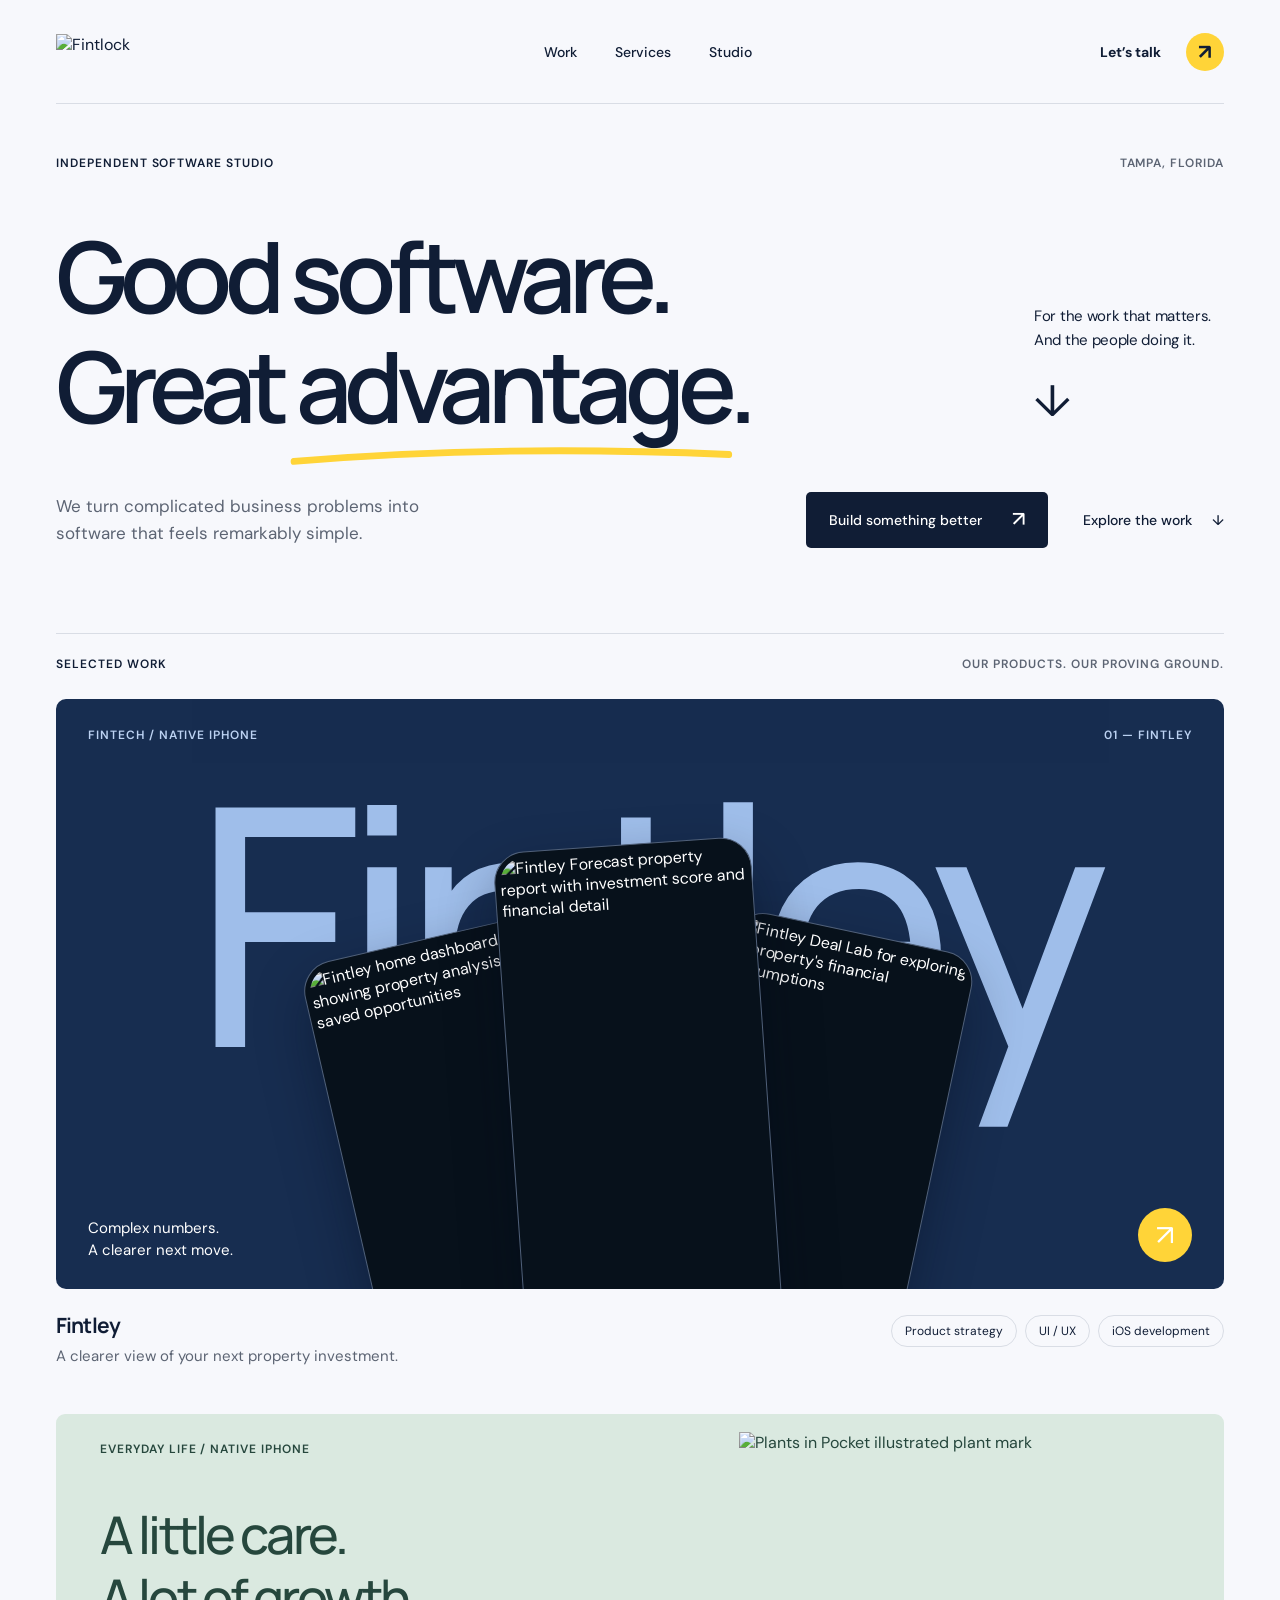
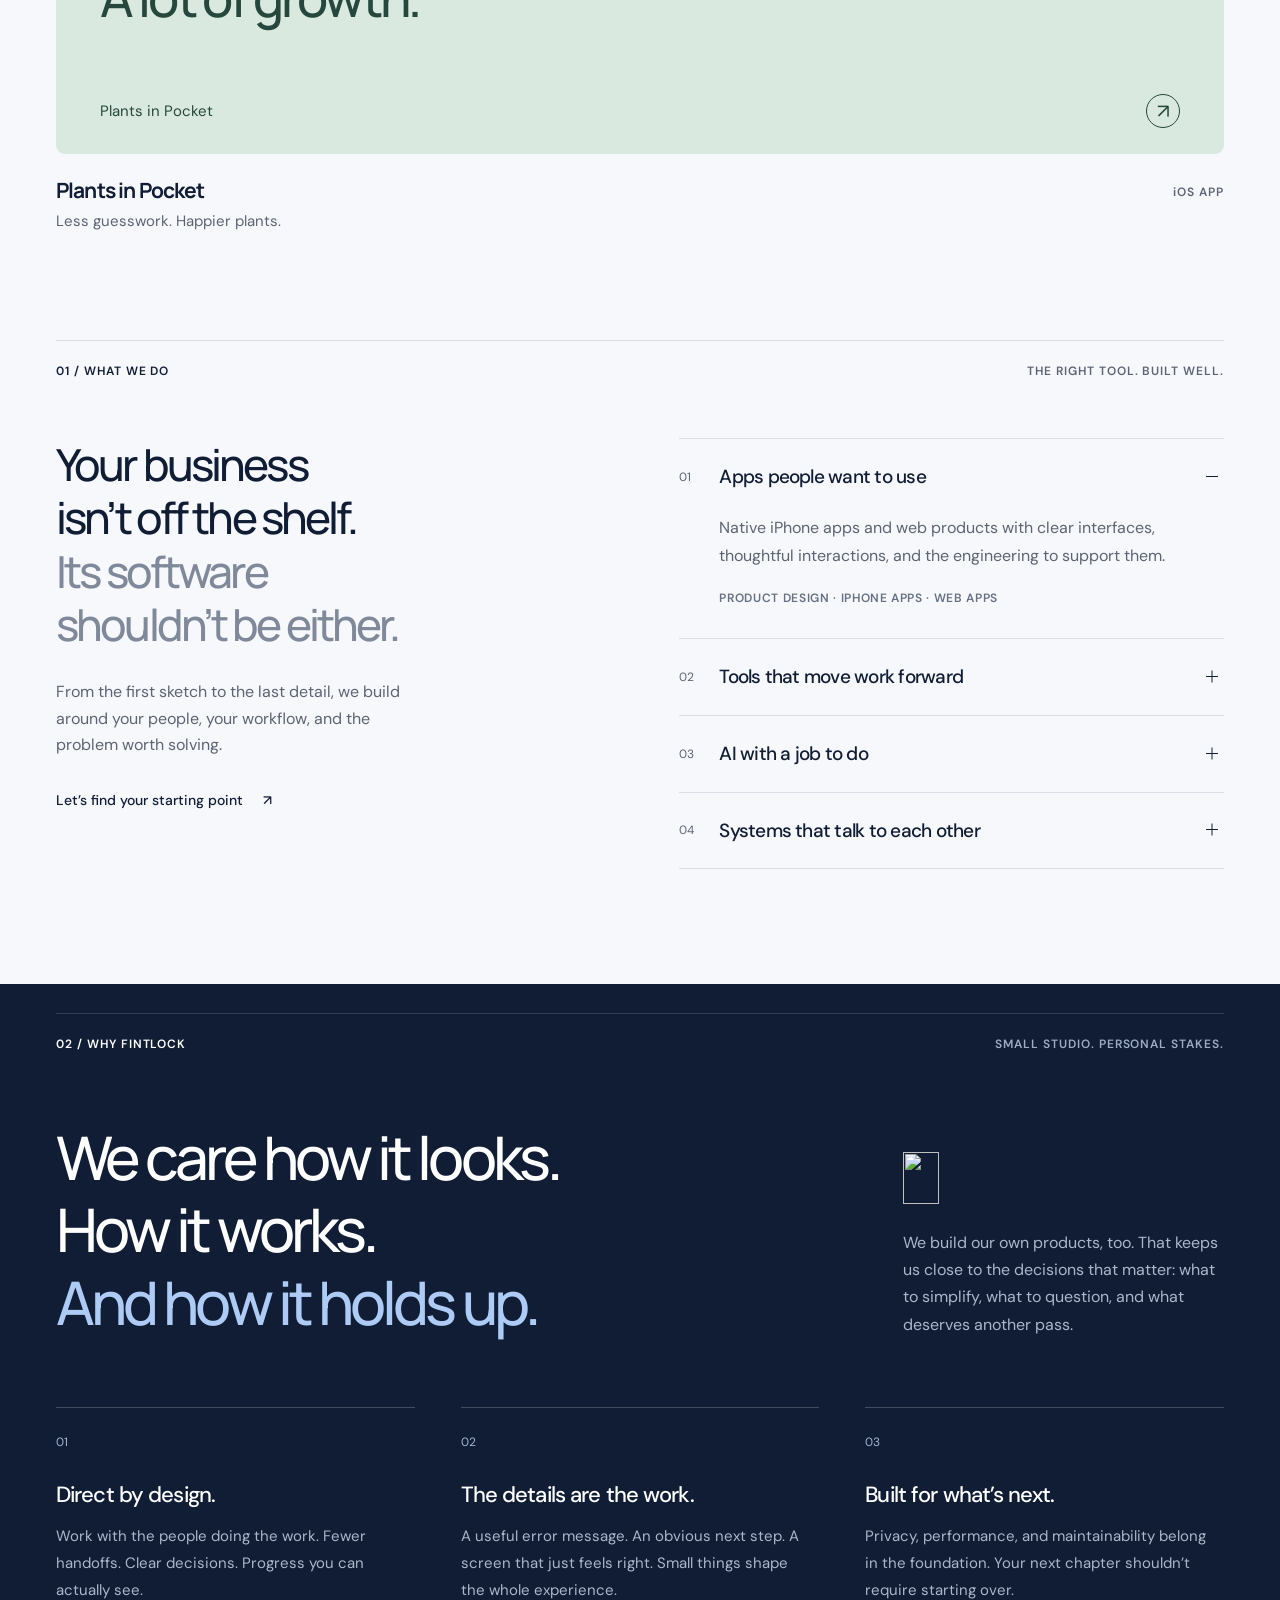
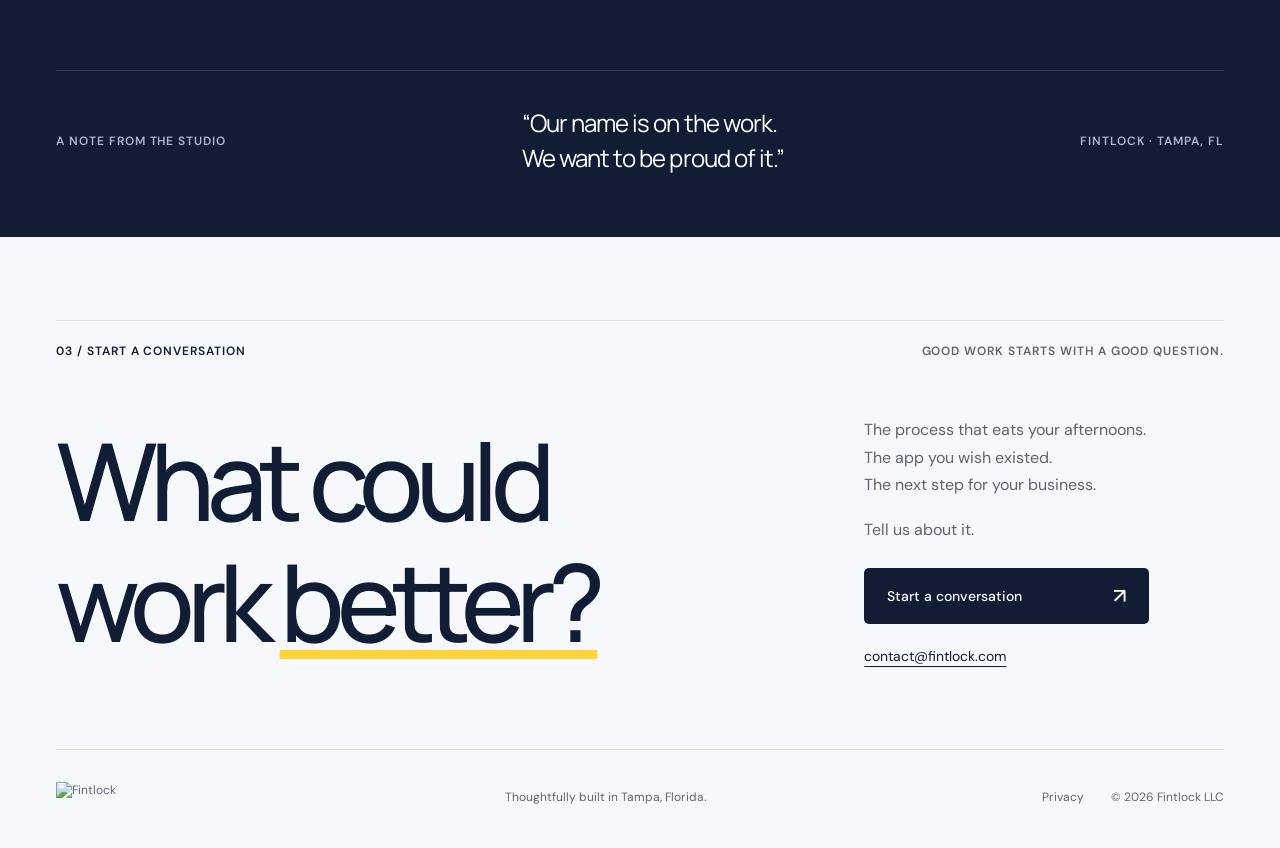
==== commit a03d2f7b: "Publish premium Fintlock studio homepage without private app references" ====
--- a/index.html
+++ b/index.html
@@ -3,289 +3,90 @@
 <head>
   <meta charset="utf-8">
   <meta name="viewport" content="width=device-width, initial-scale=1">
-  <title>Custom Software and iPhone App Development, Tampa | Fintlock</title>
-  <meta name="description" content="Fintlock is a software studio in Tampa, Florida. We design and build native iPhone apps, desktop tools, and web software for businesses with specific needs.">
+  <title>Fintlock — Software, considered.</title>
+  <meta name="description" content="An independent software studio in Tampa. We design and build custom software, native apps, and practical automation around the way your business works.">
+  <meta name="theme-color" content="#f7f8fc">
   <link rel="canonical" href="https://fintlock.com/">
-  <meta property="og:site_name" content="Fintlock">
-  <meta property="og:title" content="Custom Software and iPhone App Development, Tampa | Fintlock">
-  <meta property="og:description" content="iPhone apps and business software, made to fit. A software studio in Tampa, Florida.">
+  <meta property="og:title" content="Fintlock — Software, considered.">
+  <meta property="og:description" content="Good software. Great advantage. Custom software, native apps, and practical automation, built in Tampa.">
   <meta property="og:type" content="website">
-  <meta property="og:url" content="https://fintlock.com/">
   <meta property="og:image" content="https://fintlock.com/assets/brand/fintlock-social-card.png">
-  <meta name="twitter:card" content="summary_large_image">
-  <meta name="theme-color" content="#060c18">
-  <link rel="icon" type="image/svg+xml" href="assets/brand/fintlock-favicon.svg">
+  <link rel="icon" href="assets/brand/fintlock-favicon.svg" type="image/svg+xml">
   <link rel="preconnect" href="https://fonts.googleapis.com">
   <link rel="preconnect" href="https://fonts.gstatic.com" crossorigin>
-  <link rel="preload" as="style" href="https://fonts.googleapis.com/css2?family=Instrument+Serif:ital@0;1&family=Geist:wght@400..600&family=Geist+Mono:wght@400;500&display=swap">
-  <link rel="stylesheet" href="https://fonts.googleapis.com/css2?family=Instrument+Serif:ital@0;1&family=Geist:wght@400..600&family=Geist+Mono:wght@400;500&display=swap" media="print" onload="this.media='all'">
-  <noscript><link rel="stylesheet" href="https://fonts.googleapis.com/css2?family=Instrument+Serif:ital@0;1&family=Geist:wght@400..600&family=Geist+Mono:wght@400;500&display=swap"></noscript>
-  <link rel="stylesheet" href="styles.css?v=4">
-  <script type="application/ld+json">
-  {"@context":"https://schema.org","@graph":[
-    {"@type":"Organization","@id":"https://fintlock.com/#org","name":"Fintlock","legalName":"Fintlock LLC","url":"https://fintlock.com/","logo":"https://fintlock.com/assets/brand/fintlock-social-card.png","email":"contact@fintlock.com","description":"A software studio in Tampa, Florida that designs and builds native iPhone apps, desktop tools, and web software for businesses.","address":{"@type":"PostalAddress","addressLocality":"Tampa","addressRegion":"FL","addressCountry":"US"},"areaServed":"US","knowsAbout":["iPhone app development","SwiftUI","custom business software","web application development","system integration","automation"]},
-    {"@type":"WebSite","@id":"https://fintlock.com/#site","url":"https://fintlock.com/","name":"Fintlock","publisher":{"@id":"https://fintlock.com/#org"}}
-  ]}
-  </script>
+  <link href="https://fonts.googleapis.com/css2?family=DM+Sans:wght@400;500;600;700&amp;family=Manrope:wght@400;500;600;700;800&amp;display=swap" rel="stylesheet">
+  <link rel="stylesheet" href="studio.css">
+  <script src="studio.js" defer></script>
 </head>
 <body>
-  <a class="skip-link" href="#main">Skip to content</a>
+  <a class="skip" href="#main">Skip to content</a>
+  <header class="masthead shell">
+    <a href="#" class="wordmark" aria-label="Fintlock home"><img src="assets/brand/fintlock-wordmark-on-light.svg" alt="Fintlock" width="140" height="36"></a>
+    <nav aria-label="Main navigation"><a href="#work">Work</a><a href="#services">Services</a><a href="#studio">Studio</a></nav>
+    <a class="nav-contact" href="#contact">Let’s talk <span aria-hidden="true">↗</span></a>
+  </header>
+  <main id="main">
+    <section class="hero shell" aria-labelledby="hero-title">
+      <div class="eyebrow"><span>INDEPENDENT SOFTWARE STUDIO</span><span>TAMPA, FLORIDA</span></div>
+      <div class="hero-grid">
+        <h1 id="hero-title">Good software.<br>Great <span class="highlight">advantage<svg viewBox="0 0 650 30" aria-hidden="true" preserveAspectRatio="none"><path d="M4 24 Q300 2 644 15"/></svg></span>.</h1>
+        <div class="hero-aside"><p>For the work that matters.<br>And the people doing it.</p><span class="down-arrow" aria-hidden="true">↓</span></div>
+      </div>
+      <div class="hero-bottom"><p>We turn complicated business problems into<br class="desktop-break"> software that feels remarkably simple.</p><a href="#contact" class="button dark">Build something better <span aria-hidden="true">↗</span></a><a href="#work" class="text-link">Explore the work <span aria-hidden="true">↓</span></a></div>
+    </section>
 
-  <header class="site-header" data-header>
-    <div class="wrap header-inner">
-      <a class="brand" href="index.html" aria-label="Fintlock home">
-        <img src="assets/brand/fintlock-wordmark-on-dark.svg" alt="Fintlock" width="108" height="28">
-      </a>
-      <nav class="primary-nav" id="primary-nav" aria-label="Primary">
-        <a href="work.html">Work</a><a href="services.html">Services</a><a href="contact.html">Contact</a><a class="btn btn-primary btn-sm nav-cta" href="contact.html">Start a project</a>
-      </nav>
-      <button class="nav-toggle" type="button" aria-label="Open navigation" aria-expanded="false" aria-controls="primary-nav"><span></span><span></span></button>
-    </div>
-  </header>
+    <section id="work" class="work shell" aria-labelledby="work-heading">
+      <div class="section-rule"><h2 id="work-heading">SELECTED WORK</h2><span>OUR PRODUCTS. OUR PROVING GROUND.</span></div>
+      <article class="case case-fintley">
+        <div class="case-art">
+          <div class="case-art-top"><span>FINTECH / NATIVE IPHONE</span><span>01 — FINTLEY</span></div>
+          <div class="oversize-name" aria-hidden="true">Fintley</div>
+          <div class="screen-composition">
+            <figure class="screen screen-left"><img src="assets/screens/fintley-home-dark.png" alt="Fintley home dashboard showing property analysis and saved opportunities" width="720" height="1565" fetchpriority="high"></figure>
+            <figure class="screen screen-center"><img src="assets/screens/fintley-forecast-dark.png" alt="Fintley Forecast property report with investment score and financial detail" width="720" height="1565" fetchpriority="high"></figure>
+            <figure class="screen screen-right"><img src="assets/screens/fintley-deal-lab-dark.png" alt="Fintley Deal Lab for exploring a property's financial assumptions" width="720" height="1565"></figure>
+          </div>
+          <div class="art-footer"><span>Complex numbers.<br>A clearer next move.</span><button class="round-button" type="button" data-project="fintley" aria-label="Explore Fintley">↗</button></div>
+        </div>
+        <div class="case-caption"><div><h3>Fintley</h3><p>A clearer view of your next property investment.</p></div><div class="case-tags"><span>Product strategy</span><span>UI / UX</span><span>iOS development</span></div></div>
+      </article>
+      <div class="secondary-work">
+        <article class="small-case plants-case">
+          <button type="button" class="small-art plants-art" data-project="plants" aria-label="Explore Plants in Pocket">
+            <span class="small-art-top">EVERYDAY LIFE / NATIVE IPHONE</span><span class="plant-title">A little care.<br>A lot of growth.</span><img src="assets/work/plants-mark-transparent.png" alt="Plants in Pocket illustrated plant mark" width="1536" height="1536" loading="lazy"><span class="small-art-bottom">Plants in Pocket <span aria-hidden="true">↗</span></span>
+          </button>
+          <div class="case-caption"><div><h3>Plants in Pocket</h3><p>Less guesswork. Happier plants.</p></div><span class="tiny-label">iOS APP</span></div>
+        </article>
+      </div>
+    </section>
 
-  <main id="main">
-
-    <section class="hero">
-      <div class="wrap">
-        <div class="hero-top">
-          <p class="label">Software studio / Tampa, Florida</p>
-          <h1>iPhone apps and business software, made to <em>fit.</em></h1>
-        </div>
-        <div class="hero-grid">
-          <div class="hero-copy">
-            <p class="lead">Fintlock is a small software studio in Tampa, Florida. We design and build native iPhone apps, desktop tools, and web software for businesses with specific needs, and we help teams put AI and automation to practical use.</p>
-            <div class="actions">
-              <a class="btn btn-primary" href="contact.html">Start a project <svg viewBox="0 0 16 16" fill="none" aria-hidden="true"><path d="M3 8h10M9 4l4 4-4 4" stroke="currentColor" stroke-width="1.5" stroke-linecap="round" stroke-linejoin="round"/></svg></a>
-              <a class="text-link" href="work.html">See the work <svg viewBox="0 0 16 16" fill="none" aria-hidden="true"><path d="M3 8h10M9 4l4 4-4 4" stroke="currentColor" stroke-width="1.5" stroke-linecap="round" stroke-linejoin="round"/></svg></a>
-            </div>
-            <div class="hero-meta">
-              <span>Swift and SwiftUI</span>
-              <span>Web and desktop</span>
-              <span>Direct collaboration</span>
-            </div>
-          </div>
-
-          <a class="stage" href="work.html#fintley" aria-label="Fintley, a native iPhone app built by Fintlock">
-            <div class="stage-caption"><span>Built by Fintlock</span><strong>Fintley / Native iPhone</strong></div>
-            <div class="device-fan" aria-hidden="true">
-              <div class="device device-2"><img src="assets/screens/fintley-forecast-dark-480.webp" srcset="assets/screens/fintley-forecast-dark-480.webp 480w, assets/screens/fintley-forecast-dark.webp 720w" sizes="(max-width: 640px) 160px, 232px" alt="" width="480" height="1043" decoding="async"></div>
-              <div class="device device-1"><img src="assets/screens/fintley-home-dark-480.webp" srcset="assets/screens/fintley-home-dark-480.webp 480w, assets/screens/fintley-home-dark.webp 720w" sizes="(max-width: 640px) 160px, 232px" alt="" width="480" height="1043" decoding="async" fetchpriority="high"></div>
-              <div class="device device-3"><img src="assets/screens/fintley-deal-lab-dark-480.webp" srcset="assets/screens/fintley-deal-lab-dark-480.webp 480w, assets/screens/fintley-deal-lab-dark.webp 720w" sizes="(max-width: 640px) 160px, 232px" alt="" width="480" height="1043" decoding="async"></div>
-            </div>
-          </a>
-        </div>
-
-        <div class="proof" aria-label="How Fintlock works">
-          <div data-reveal><span>Before we start</span><strong>A written scope and a price</strong></div>
-          <div data-reveal style="--delay:60ms"><span>While we build</span><strong>Working builds you can review</strong></div>
-          <div data-reveal style="--delay:120ms"><span>Who you talk to</span><strong>The people writing the code</strong></div>
-          <div data-reveal style="--delay:180ms"><span>When it ships</span><strong>You own the code and the accounts</strong></div>
+    <section id="services" class="services shell" aria-labelledby="services-heading">
+      <div class="section-rule"><span>01 / WHAT WE DO</span><span>THE RIGHT TOOL. BUILT WELL.</span></div>
+      <div class="services-layout">
+        <div class="services-intro"><h2 id="services-heading">Your business<br>isn’t off the shelf.<br><span>Its software<br>shouldn’t be either.</span></h2><p>From the first sketch to the last detail, we build around your people, your workflow, and the problem worth solving.</p><a class="text-link" href="#contact">Let’s find your starting point <span aria-hidden="true">↗</span></a></div>
+        <div class="service-list">
+          <details open><summary><span class="service-number">01</span><h3>Apps people want to use</h3><span class="plus" aria-hidden="true"></span></summary><div class="service-content"><p>Native iPhone apps and web products with clear interfaces, thoughtful interactions, and the engineering to support them.</p><div class="service-keywords">PRODUCT DESIGN · IPHONE APPS · WEB APPS</div></div></details>
+          <details><summary><span class="service-number">02</span><h3>Tools that move work forward</h3><span class="plus" aria-hidden="true"></span></summary><div class="service-content"><p>Replace spreadsheet workarounds and repetitive admin with focused internal tools, customer portals, and desktop software that fit the way your team operates.</p><div class="service-keywords">INTERNAL TOOLS · PORTALS · DESKTOP SOFTWARE</div></div></details>
+          <details><summary><span class="service-number">03</span><h3>AI with a job to do</h3><span class="plus" aria-hidden="true"></span></summary><div class="service-content"><p>Bring AI into the work where it can help: reading documents, organizing information, and reducing repetitive tasks, with clear limits and human review where it matters.</p><div class="service-keywords">DOCUMENT WORKFLOWS · AI INTEGRATION · AUTOMATION</div></div></details>
+          <details><summary><span class="service-number">04</span><h3>Systems that talk to each other</h3><span class="plus" aria-hidden="true"></span></summary><div class="service-content"><p>Connect the tools you already rely on, get useful data into the right hands, and stop entering the same information in three different places.</p><div class="service-keywords">API INTEGRATIONS · CONNECTED DATA · REPORTING</div></div></details>
         </div>
       </div>
     </section>
 
-    <section class="section" id="work" aria-labelledby="work-title">
-      <div class="wrap">
-        <div class="section-head">
-          <div data-reveal>
-            <p class="label">Selected work</p>
-            <h2 id="work-title">Products we designed and built.</h2>
-          </div>
-          <p data-reveal style="--delay:100ms">Fintlock builds its own iPhone products alongside client work. They are the clearest way to see how we think about an interface, and how much we care about the details.</p>
-        </div>
+    <section id="studio" class="studio" aria-labelledby="studio-heading"><div class="shell">
+      <div class="section-rule"><span>02 / WHY FINTLOCK</span><span>SMALL STUDIO. PERSONAL STAKES.</span></div>
+      <div class="studio-heading"><h2 id="studio-heading">We care how it looks.<br>How it works.<br><span>And how it holds up.</span></h2><div><img src="assets/brand/fintlock-mark.svg" alt="" width="66" height="98" class="studio-mark"><p>We build our own products, too. That keeps us close to the decisions that matter: what to simplify, what to question, and what deserves another pass.</p></div></div>
+      <div class="principles"><article><span class="principle-number">01</span><h3>Direct by design.</h3><p>Work with the people doing the work. Fewer handoffs. Clear decisions. Progress you can actually see.</p></article><article><span class="principle-number">02</span><h3>The details are the work.</h3><p>A useful error message. An obvious next step. A screen that just feels right. Small things shape the whole experience.</p></article><article><span class="principle-number">03</span><h3>Built for what’s next.</h3><p>Privacy, performance, and maintainability belong in the foundation. Your next chapter shouldn’t require starting over.</p></article></div>
+      <div class="studio-note"><span>A NOTE FROM THE STUDIO</span><p>“Our name is on the work.<br>We want to be proud of it.”</p><span>FINTLOCK · TAMPA, FL</span></div>
+    </div></section>
 
-        <article class="case" id="fintley">
-          <div class="case-copy" data-reveal>
-            <p class="label">01 / Fintley / iPhone</p>
-            <h3 class="display">Any address, appraised in seconds.</h3>
-            <p class="lead">Type an address and Fintley returns a full investment read: estimated value, rent, comparable sales, cash flow, and a Forecast score from 1 to 100.</p>
-            <p>Built in SwiftUI, with a Deal Lab for testing your own assumptions, a Watchlist, and market overviews across the US.</p>
-            <dl class="facts">
-              <div><dt>Platform</dt><dd>iPhone</dd></div>
-              <div><dt>Built with</dt><dd>SwiftUI</dd></div>
-              <div><dt>Website</dt><dd>fintley.app</dd></div>
-            </dl>
-            <div class="actions">
-              <a class="text-link" href="work.html#fintley">More about Fintley <svg viewBox="0 0 16 16" fill="none" aria-hidden="true"><path d="M3 8h10M9 4l4 4-4 4" stroke="currentColor" stroke-width="1.5" stroke-linecap="round" stroke-linejoin="round"/></svg></a>
-              <a class="text-link" href="https://fintley.app" rel="noopener">fintley.app <svg viewBox="0 0 16 16" fill="none" aria-hidden="true"><path d="M6 3h7v7M13 3 5 11" stroke="currentColor" stroke-width="1.5" stroke-linecap="round" stroke-linejoin="round"/></svg></a>
-            </div>
-          </div>
-          <div class="case-media" data-reveal style="--delay:120ms">
-            <div class="screens" aria-label="Fintley screens">
-              <figure><figcaption>Home</figcaption><img src="assets/screens/fintley-home-dark.webp" srcset="assets/screens/fintley-home-dark-480.webp 480w, assets/screens/fintley-home-dark.webp 720w" sizes="(max-width: 640px) 62vw, 30vw" alt="Fintley home screen with a search field, recent reports, and featured markets" width="720" height="1565" decoding="async" loading="lazy"></figure>
-              <figure><figcaption>Forecast</figcaption><img src="assets/screens/fintley-forecast-dark.webp" srcset="assets/screens/fintley-forecast-dark-480.webp 480w, assets/screens/fintley-forecast-dark.webp 720w" sizes="(max-width: 640px) 62vw, 30vw" alt="Fintley appraisal with a value range, cap rate, rent, cash flow, and Forecast score" width="720" height="1565" decoding="async" loading="lazy"></figure>
-              <figure><figcaption>Deal Lab</figcaption><img src="assets/screens/fintley-deal-lab-dark.webp" srcset="assets/screens/fintley-deal-lab-dark-480.webp 480w, assets/screens/fintley-deal-lab-dark.webp 720w" sizes="(max-width: 640px) 62vw, 30vw" alt="Fintley Deal Lab with adjustable assumptions and monthly cash flow" width="720" height="1565" decoding="async" loading="lazy"></figure>
-            </div>
-          </div>
-        </article>
+    <section id="contact" class="contact shell" aria-labelledby="contact-heading">
+      <div class="section-rule"><span>03 / START A CONVERSATION</span><span>GOOD WORK STARTS WITH A GOOD QUESTION.</span></div>
+      <div class="contact-grid"><h2 id="contact-heading">What could<br>work <em>better?</em></h2><div class="contact-aside"><p>The process that eats your afternoons.<br>The app you wish existed.<br>The next step for your business.</p><p>Tell us about it.</p><a class="button dark" href="mailto:contact@fintlock.com?subject=Let%E2%80%99s%20build%20something%20better">Start a conversation <span aria-hidden="true">↗</span></a><a class="email" href="mailto:contact@fintlock.com">contact@fintlock.com</a></div></div>
+    </section>
+  </main>
+  <footer class="footer shell"><a href="#" class="wordmark" aria-label="Back to Fintlock home"><img src="assets/brand/fintlock-wordmark-on-light.svg" alt="Fintlock" width="120" height="31" loading="lazy"></a><span>Thoughtfully built in Tampa, Florida.</span><div><a href="https://fintlock.com/privacy.html">Privacy</a><span>© <span data-year>2026</span> Fintlock LLC</span></div></footer>
 
-        <article class="case" id="plants-in-pocket">
-          <div class="case-copy" data-reveal>
-            <p class="label">02 / Plants in Pocket / iPhone</p>
-            <h3 class="display">Identify a plant, then keep it alive.</h3>
-            <p class="lead">Identify a plant, check its health, and turn the result into a care plan you can follow. Built for people who keep plants and would like fewer surprises.</p>
-            <dl class="facts">
-              <div><dt>Platform</dt><dd>iPhone</dd></div>
-              <div><dt>Category</dt><dd>Plant care</dd></div>
-              <div><dt>Status</dt><dd>Available now</dd></div>
-            </dl>
-            <div class="actions">
-              <a class="text-link" href="work.html#plants-in-pocket">More about Plants in Pocket <svg viewBox="0 0 16 16" fill="none" aria-hidden="true"><path d="M3 8h10M9 4l4 4-4 4" stroke="currentColor" stroke-width="1.5" stroke-linecap="round" stroke-linejoin="round"/></svg></a>
-              <a class="text-link" href="https://apps.apple.com/us/app/plants-in-pocket-plant-id/id6790838495" rel="noopener">View on the App Store <svg viewBox="0 0 16 16" fill="none" aria-hidden="true"><path d="M6 3h7v7M13 3 5 11" stroke="currentColor" stroke-width="1.5" stroke-linecap="round" stroke-linejoin="round"/></svg></a>
-            </div>
-          </div>
-          <div class="case-media" data-reveal style="--delay:120ms">
-            <div class="plants-panel">
-              <img src="assets/work/plants-primary-logo.webp" alt="Plants in Pocket logo: a potted plant beside the name" width="430" height="243" decoding="async" loading="lazy">
-              <div class="plants-steps" aria-hidden="true"><span>Identify</span><span>Check health</span><span>Care plan</span></div>
-            </div>
-          </div>
-        </article>
-      </div>
-    </section>
-
-    <section class="section section-tight" aria-labelledby="services-title" style="border-top:1px solid var(--line)">
-      <div class="wrap">
-        <div class="section-head">
-          <div data-reveal>
-            <p class="label">Services</p>
-            <h2 id="services-title">What we build.</h2>
-          </div>
-          <p data-reveal style="--delay:100ms">Four kinds of work, all done in-house. Every project starts with a conversation about the problem, not a template.</p>
-        </div>
-        <div class="service-list">
-        <article class="service-row" data-reveal style="--delay:0ms">
-          <span class="service-num">01</span>
-          <h3>iPhone apps<small>Native, start to finish</small></h3>
-          <div>
-            <p>Product planning, interface design, native Swift development, testing, and App Store submission. We build the whole app, not a wrapper around a website.</p>
-            <ul aria-label="Typical work"><li>SwiftUI</li><li>StoreKit</li><li>TestFlight</li><li>App Store Connect</li></ul>
-          </div>
-        </article>
-        <article class="service-row" data-reveal style="--delay:60ms">
-          <span class="service-num">02</span>
-          <h3>Desktop and internal software<small>Windows and Mac</small></h3>
-          <div>
-            <p>Tools for documents, reporting, specialized data, and the repetitive work that has outgrown a spreadsheet. Built for the handful of people who use them every day.</p>
-            <ul aria-label="Typical work"><li>Windows</li><li>macOS</li><li>Reporting</li><li>Document workflows</li></ul>
-          </div>
-        </article>
-        <article class="service-row" data-reveal style="--delay:120ms">
-          <span class="service-num">03</span>
-          <h3>Web products and integrations<small>Browser software and APIs</small></h3>
-          <div>
-            <p>Customer portals, internal browser tools, and connections between the systems you already pay for, so information stops being retyped from one to the next.</p>
-            <ul aria-label="Typical work"><li>Portals</li><li>Internal tools</li><li>API integration</li><li>Automation</li></ul>
-          </div>
-        </article>
-        <article class="service-row" data-reveal style="--delay:180ms">
-          <span class="service-num">04</span>
-          <h3>Technology integration<small>AI, automation, and data</small></h3>
-          <div>
-            <p>Practical help evaluating and adopting AI, automation, connected systems, and modern data tools. We have particular depth in construction and building materials.</p>
-            <ul aria-label="Typical work"><li>AI</li><li>Automation</li><li>Connected systems</li><li>Construction</li></ul>
-          </div>
-        </article></div>
-        <div style="margin-top:32px" data-reveal><a class="text-link" href="services.html">How a project runs <svg viewBox="0 0 16 16" fill="none" aria-hidden="true"><path d="M3 8h10M9 4l4 4-4 4" stroke="currentColor" stroke-width="1.5" stroke-linecap="round" stroke-linejoin="round"/></svg></a></div>
-      </div>
-    </section>
-
-    <section class="section" aria-labelledby="process-title" style="border-top:1px solid var(--line)">
-      <div class="wrap">
-        <div class="section-head">
-          <div data-reveal>
-            <p class="label">Process</p>
-            <h2 id="process-title">From a first email to a working product.</h2>
-          </div>
-          <p data-reveal style="--delay:100ms">Three stages, each ending with something you can hold, read, or install. You have a price before work starts, and the invoice matches it.</p>
-        </div>
-        
-    <div class="process" data-reveal>
-      <div>
-        <span class="step-num">1</span>
-        <h3>Scope</h3>
-        <p>We start with a conversation about what happens today and what needs to change. From that you get a written scope and a price before any code is written.</p>
-        <div class="step-out"><span>You get</span>A written scope and a fixed price</div>
-      </div>
-      <div>
-        <span class="step-num">2</span>
-        <h3>Build</h3>
-        <p>Design and development run in short cycles. You review working software as it comes together, on your own phone or desk, rather than a slide deck about it.</p>
-        <div class="step-out"><span>You get</span>Working builds to review along the way</div>
-      </div>
-      <div>
-        <span class="step-num">3</span>
-        <h3>Launch</h3>
-        <p>App Store submission, deployment, documentation, and a proper handover. When it ships, your team can run it, and we are still reachable when something needs attention.</p>
-        <div class="step-out"><span>You get</span>A shipped product and the keys to it</div>
-      </div>
-    </div>
-
-      </div>
-    </section>
-
-    <section class="section section-tight" aria-labelledby="studio-title" style="border-top:1px solid var(--line)">
-      <div class="wrap statement">
-        <div data-reveal>
-          <p class="label" id="studio-title">The studio</p>
-          <p class="display" style="margin-top:22px">Small on purpose. The people you talk to on the first call are the people writing the code, all the way to launch.</p>
-        </div>
-        <div class="statement-aside" data-reveal style="--delay:120ms">
-          <p>Fintlock is based in Tampa, Florida and works with owners and teams directly. Most of what we build lives inside a business and never appears on a website, which is exactly the kind of software that has to be right.</p>
-          <div class="stack" aria-label="Where we work">
-            <div><span>Mobile</span><span>Swift, SwiftUI</span></div>
-            <div><span>Desktop</span><span>Windows, macOS</span></div>
-            <div><span>Web</span><span>Browser apps, APIs</span></div>
-            <div><span>Based in</span><span>Tampa, FL</span></div>
-          </div>
-        </div>
-      </div>
-    </section>
-
-
-    <section class="cta">
-      <div class="wrap cta-grid">
-        <div data-reveal>
-          <p class="label">Contact</p>
-          <h2 style="margin-top:20px">Tell us what needs to work better.</h2>
-          <p>A few sentences about the problem, who deals with it, and what you would like to change is enough to start. We reply within one business day.</p>
-        </div>
-        <div class="cta-side" data-reveal style="--delay:120ms">
-          <a class="btn btn-primary" href="contact.html">Start a project <svg viewBox="0 0 16 16" fill="none" aria-hidden="true"><path d="M3 8h10M9 4l4 4-4 4" stroke="currentColor" stroke-width="1.5" stroke-linecap="round" stroke-linejoin="round"/></svg></a>
-          <a class="email" href="mailto:contact@fintlock.com">contact@fintlock.com</a>
-          <small>Tampa, Florida. Working with clients across the US.</small>
-        </div>
-      </div>
-    </section>
-
-
-  </main>
-
-  <footer class="site-footer">
-    <div class="wrap">
-      <div class="footer-grid">
-        <div>
-          <a class="footer-brand" href="index.html" aria-label="Fintlock home"><img src="assets/brand/fintlock-wordmark-on-dark.svg" alt="Fintlock" width="100" height="26"></a>
-          <p>A software studio in Tampa, Florida. iPhone apps, desktop tools, and web software for businesses with specific needs.</p>
-        </div>
-        <nav class="footer-nav" aria-label="Footer">
-          <a href="work.html">Work</a><a href="services.html">Services</a><a href="contact.html">Contact</a><a href="privacy.html">Privacy</a>
-        </nav>
-        <nav class="footer-nav" aria-label="Services">
-          <a href="iphone-app-development.html">iPhone apps</a><a href="custom-business-software.html">Business software</a><a href="web-app-development.html">Web apps</a><a href="custom-app-development.html">Custom apps</a>
-        </nav>
-        <div class="footer-meta">
-          <a href="mailto:contact@fintlock.com">contact@fintlock.com</a>
-          <span>Tampa, Florida</span>
-        </div>
-      </div>
-      <div class="footer-bottom">
-        <span>&copy; <span data-year>2026</span> Fintlock LLC</span>
-        <span>Custom software, designed and built in Tampa</span>
-      </div>
-    </div>
-  </footer>
-
-  <script src="app.js?v=3" defer></script>
+  <dialog id="project-dialog" aria-labelledby="dialog-title"><button class="dialog-close" type="button" aria-label="Close project details">×</button><p class="dialog-eyebrow" id="dialog-category"></p><h2 id="dialog-title"></h2><p class="dialog-description" id="dialog-description"></p><div class="dialog-facts" id="dialog-facts"></div><a class="button dark" id="dialog-link" href="https://fintlock.com/work.html">More about this product <span aria-hidden="true">↗</span></a></dialog>
 </body>
 </html>
--- a/studio.css
+++ b/studio.css
@@ -0,0 +1,10 @@
+:root{--ink:#101d35;--muted:#5c6473;--paper:#f7f8fc;--line:#d9dde5;--yellow:#ffd438;--blue:#c6ddff;--body:'DM Sans',sans-serif;--display:'Manrope',sans-serif;color-scheme:light}
+*{box-sizing:border-box}html{scroll-behavior:smooth;scroll-padding-top:28px}body{margin:0;background:var(--paper);color:var(--ink);font-family:var(--body);font-size:16px;-webkit-font-smoothing:antialiased}h1,h2,h3,p,figure{margin:0}a{color:inherit;text-decoration:none}button{font:inherit;color:inherit}img{display:block;max-width:100%;height:auto}button,a,summary{-webkit-tap-highlight-color:transparent}button{cursor:pointer}a:focus-visible,button:focus-visible,summary:focus-visible{outline:3px solid #376dc5;outline-offset:6px}::selection{background:var(--yellow);color:var(--ink)}.shell{width:calc(100% - 112px);max-width:1440px;margin-inline:auto}.skip{position:fixed;z-index:20;left:16px;top:12px;padding:12px 20px;background:var(--yellow);transform:translateY(-180%)}.skip:focus{transform:none}.masthead{height:104px;border-bottom:1px solid var(--line);display:flex;align-items:center;justify-content:space-between;gap:32px}.wordmark img{width:139px}.masthead nav{display:flex;gap:38px;font-size:14px;font-weight:500}.masthead nav a:hover{text-decoration:underline;text-underline-offset:7px}.nav-contact{display:flex;align-items:center;gap:25px;font-size:14px;font-weight:700}.nav-contact span{display:grid;place-items:center;width:38px;height:38px;border-radius:50%;background:var(--yellow);font-size:21px}.hero{padding-top:51px;padding-bottom:85px}.eyebrow,.section-rule,.case-art-top,.small-art-top,.tiny-label,.service-keywords,.studio-note>span,.dialog-eyebrow{font-size:12px;letter-spacing:.08em;font-weight:600}.eyebrow{display:flex;justify-content:space-between;gap:20px}.eyebrow>span:last-child{color:var(--muted)}.hero-grid{display:grid;grid-template-columns:1fr 190px;gap:24px;align-items:end;margin-top:50px}h1{font-family:var(--display);font-size:clamp(62px,7.7vw,119px);font-weight:600;letter-spacing:-.075em;line-height:1.12}h1 .highlight{position:relative;white-space:nowrap}h1 svg{position:absolute;width:102%;height:23px;left:-1%;bottom:-13px;overflow:visible}h1 path{stroke:var(--yellow);stroke-width:9;fill:none;stroke-linecap:round}.hero-aside{padding-bottom:12px}.hero-aside p{font-size:15px;line-height:1.55;letter-spacing:-.02em}.down-arrow{display:block;font-size:44px;margin-top:20px;font-weight:400}.hero-bottom{display:flex;align-items:center;gap:35px;margin-top:50px}.hero-bottom>p{font-size:17px;line-height:1.6;margin-right:auto;color:var(--muted)}.button{display:inline-flex;align-items:center;justify-content:space-between;gap:30px;min-height:56px;padding:16px 23px;border:0;border-radius:5px;font-size:14px;font-weight:500;transition:background .2s,transform .2s}.button span{font-size:21px;line-height:1}.button.dark{background:var(--ink);color:white}.button:hover{background:#29416b;transform:translateY(-2px)}.text-link{display:inline-flex;align-items:center;gap:20px;font-size:14px;font-weight:500;white-space:nowrap}.text-link:hover{text-decoration:underline;text-underline-offset:5px}.section-rule{border-top:1px solid var(--line);padding:22px 0 27px;display:flex;justify-content:space-between;gap:20px}.section-rule h2{font-size:inherit;font-weight:inherit}.section-rule>span:last-child{color:var(--muted)}.case-art{height:590px;position:relative;overflow:hidden;background:#172d50;border-radius:10px;color:white}.case-art-top{position:absolute;top:28px;left:32px;right:32px;display:flex;justify-content:space-between;color:#bcd2f2;z-index:3;font-size:12px}.oversize-name{position:absolute;top:30px;width:100%;text-align:center;font-family:var(--display);font-weight:500;font-size:clamp(120px,26vw,390px);letter-spacing:-.065em;line-height:1.15;color:#aac9f6;opacity:.93;user-select:none}.screen-composition{position:absolute;inset:140px 24% -170px;display:flex;justify-content:center;align-items:start;isolation:isolate}.screen{position:absolute;width:244px;padding:5px;background:#07111b;border:1px solid #506079;border-radius:31px;box-shadow:0 25px 55px #030b1a66;overflow:hidden;transform-origin:center center}.screen img{border-radius:25px;width:100%}.screen-center{z-index:3;top:5px;width:258px;transform:rotate(-4deg)}.screen-left{right:57%;top:95px;transform:rotate(-13deg)}.screen-right{left:57%;top:88px;transform:rotate(12deg)}.art-footer{position:absolute;bottom:27px;left:32px;right:32px;display:flex;align-items:end;justify-content:space-between;z-index:4}.art-footer>span{font-size:15px;line-height:1.5;max-width:190px}.round-button{display:grid;place-items:center;border:0;background:var(--yellow);border-radius:50%;width:54px;height:54px;font-size:29px;transition:transform .2s}.round-button:hover{transform:rotate(9deg)}.case-caption{display:flex;justify-content:space-between;gap:24px;padding:22px 0 0;align-items:start}.case-caption h3{font-family:var(--display);font-size:21px;letter-spacing:-.04em;font-weight:700;margin-bottom:6px}.case-caption p{font-size:15px;color:var(--muted);line-height:1.5}.case-tags{display:flex;gap:8px;flex-wrap:wrap;padding-top:4px;justify-content:flex-end}.case-tags span{border:1px solid var(--line);border-radius:99px;padding:7px 13px;font-size:12px}.secondary-work{display:grid;grid-template-columns:1fr 1fr;gap:25px;margin-top:47px}.small-art{display:block;width:100%;height:350px;text-align:left;position:relative;border:0;overflow:hidden;border-radius:9px;padding:29px}.small-art-top{position:absolute;left:29px;right:29px;top:27px;font-size:11px}.small-art-bottom{display:flex;position:absolute;bottom:26px;left:29px;right:29px;align-items:center;justify-content:space-between;font-size:15px;z-index:2}.small-art-bottom>span{display:grid;place-items:center;width:34px;height:34px;border:1px solid currentColor;border-radius:50%;font-size:20px}.plants-art{background:#dae9e0;color:#26473d}.plant-title{position:absolute;top:89px;left:30px;z-index:2;font-family:var(--display);font-size:clamp(25px,3vw,43px);line-height:1.2;font-weight:500;letter-spacing:-.055em}.plants-art>img{position:absolute;width:265px;height:265px;object-fit:contain;right:-22px;bottom:25px;transition:transform .4s}.plants-art:hover>img{transform:rotate(6deg) scale(1.035)}.tiny-label{font-size:10px;white-space:nowrap;padding-top:8px;color:var(--muted)}.services{padding-top:107px;padding-bottom:115px}.services-layout{display:grid;grid-template-columns:.93fr 1fr;gap:10%;padding-top:32px}.services-intro h2{font-family:var(--display);font-weight:500;font-size:clamp(31px,3.45vw,49px);line-height:1.21;letter-spacing:-.065em}.services-intro h2>span{color:#80899a}.services-intro>p{max-width:365px;margin-top:28px;font-size:16px;line-height:1.65;color:var(--muted)}.services-intro>.text-link{margin-top:32px}.service-list details{border-bottom:1px solid var(--line)}.service-list details:first-child{border-top:1px solid var(--line)}.service-list summary{list-style:none;display:grid;grid-template-columns:28px 1fr 18px;gap:12px;align-items:center;padding:25px 0;cursor:pointer}.service-list summary::-webkit-details-marker{display:none}.service-number{font-size:11px;color:var(--muted)}.service-list h3{font-size:19px;font-weight:500;letter-spacing:-.04em;line-height:1.35}.plus{height:14px;position:relative}.plus:before,.plus:after{content:'';position:absolute;top:6px;left:0;width:12px;height:1px;background:var(--ink)}.plus:after{transform:rotate(90deg);transition:transform .2s}details[open] .plus:after{transform:none}.service-content{padding:0 24px 29px 40px}.service-content p{font-size:16px;line-height:1.7;color:var(--muted)}.service-keywords{font-size:10px;line-height:1.8;margin-top:19px;letter-spacing:.055em;color:#657082}.studio{background:var(--ink);color:white;padding:29px 0 62px}.studio .section-rule{border-color:#ffffff25}.studio .section-rule>span:last-child{color:#9eacc2}.studio-heading{display:grid;grid-template-columns:1.5fr .68fr;align-items:end;gap:12%;padding-top:42px}.studio-heading h2{font-family:var(--display);font-size:clamp(37px,4.7vw,70px);font-weight:500;letter-spacing:-.065em;line-height:1.2}.studio-heading h2 span{color:#aecbf5}.studio-heading>div>p{font-size:16px;line-height:1.7;color:#acb7c9}.studio-mark{width:36px;height:52px;object-fit:contain;margin-bottom:25px}.principles{display:grid;grid-template-columns:repeat(3,1fr);margin-top:69px;gap:46px}.principles article{border-top:1px solid #ffffff35;padding-top:22px}.principle-number{font-size:12px;color:#a3b6d2}.principles h3{font-size:22px;letter-spacing:-.04em;font-weight:500;margin:29px 0 14px}.principles p{font-size:15px;line-height:1.8;color:#acb7c9;max-width:350px}.studio-note{border-top:1px solid #ffffff25;display:flex;justify-content:space-between;gap:25px;align-items:center;margin-top:66px;padding-top:35px}.studio-note>span{font-size:10px;color:#acb7c9}.studio-note p{font-family:var(--display);font-size:24px;line-height:1.45;letter-spacing:-.04em}.contact{padding-top:83px;padding-bottom:84px}.contact-grid{display:grid;grid-template-columns:1.3fr .7fr;gap:12%;align-items:center;padding-top:30px}.contact h2{font-family:var(--display);font-size:clamp(65px,8.4vw,128px);letter-spacing:-.075em;line-height:1.12;font-weight:500}.contact h2 em{font-style:normal;text-decoration:underline;text-decoration-color:var(--yellow);text-decoration-thickness:9px;text-underline-offset:8px}.contact-aside p{font-size:16px;line-height:1.7;color:var(--muted);margin-bottom:18px}.contact-aside .button{margin-top:7px;width:100%;max-width:285px}.email{display:block;margin-top:23px;font-size:14px;text-decoration:underline;text-underline-offset:5px}.footer{display:flex;align-items:center;justify-content:space-between;gap:25px;border-top:1px solid var(--line);padding:32px 0 37px;font-size:12px;color:var(--muted)}.footer .wordmark img{width:112px}.footer>div{display:flex;gap:27px}.footer a:hover{color:var(--ink)}dialog{max-width:min(620px,calc(100% - 36px));border:0;border-radius:12px;padding:48px;background:var(--paper);color:var(--ink);box-shadow:0 24px 100px #0005}dialog::backdrop{background:#071426bd;backdrop-filter:blur(5px)}.dialog-close{position:absolute;top:15px;right:20px;font-size:29px;line-height:1;border:0;background:none;width:32px;height:32px}.dialog-eyebrow{color:var(--muted);margin-bottom:24px}dialog h2{font-family:var(--display);font-size:46px;font-weight:600;letter-spacing:-.06em}.dialog-description{font-size:17px;line-height:1.75;margin-top:23px;color:var(--muted)}.dialog-facts{display:grid;grid-template-columns:1fr 1fr;gap:20px;border-block:1px solid var(--line);padding:21px 0;margin:27px 0}.dialog-facts span{display:block;color:var(--muted);font-size:12px;margin-bottom:7px}.dialog-facts strong{font-size:15px;font-weight:500}body.dialog-open{overflow:hidden}
+@media(min-width:1550px){.case-art{height:665px}.screen-composition{top:172px}.screen{width:276px}.screen-center{width:288px}.screen-left{right:56%}.screen-right{left:56%}}
+@media(max-width:1100px){.shell{width:calc(100% - 64px)}.hero-grid{grid-template-columns:1fr}.hero-aside{display:none}h1{font-size:clamp(67px,8.9vw,99px)}.hero-bottom{gap:23px}.hero-bottom>p{font-size:15px}.hero-bottom .text-link{display:none}.case-art{height:560px}.screen-composition{inset:123px 23% -180px}.screen-left{right:51%}.screen-right{left:51%}.case-tags{max-width:320px}.small-art{height:322px}.plants-art>img{width:220px;height:220px;right:-36px}.plant-title{font-size:32px}.services-layout{gap:7%}.service-list h3{font-size:17px}.studio-heading{gap:8%}.studio-note{align-items:start}.studio-note>span{max-width:120px;line-height:1.6}.contact-grid{gap:6%}.footer>span{display:none}}
+@media(max-width:760px){.shell{width:calc(100% - 40px)}.masthead{height:85px;gap:14px}.wordmark img{width:115px}.masthead nav{gap:17px;font-size:13px}.masthead nav a:last-child{display:none}.nav-contact{gap:0;font-size:0}.nav-contact span{font-size:20px;width:35px;height:35px}.hero{padding-top:32px;padding-bottom:45px}.eyebrow{font-size:10px;letter-spacing:.06em}.eyebrow>span:last-child{display:none}.hero-grid{margin-top:30px}h1{font-size:clamp(44px,9.6vw,71px);letter-spacing:-.073em;line-height:1.19}h1 svg{height:14px;bottom:-5px}h1 path{stroke-width:7px}.hero-bottom{flex-wrap:wrap;gap:22px;margin-top:31px}.hero-bottom>p{width:100%;font-size:16px;line-height:1.65}.desktop-break{display:none}.hero-bottom>.button{min-height:52px;padding:14px 19px;gap:22px}.hero-bottom .text-link{display:inline-flex;font-size:12px;gap:9px}.section-rule{font-size:10px;letter-spacing:.06em;padding:19px 0 22px}.section-rule>span:last-child{display:none}.case-art{height:470px;border-radius:7px}.case-art-top{top:22px;left:21px;right:21px;font-size:9px;letter-spacing:.04em}.case-art-top>span:last-child{display:none}.oversize-name{top:53px;font-size:27vw}.screen-composition{inset:128px 25% -160px}.screen{width:163px;border-radius:24px;padding:4px}.screen img{border-radius:19px}.screen-center{width:176px;top:0}.screen-left{right:44%;top:70px;transform:rotate(-12deg)}.screen-right{left:44%;top:62px;transform:rotate(11deg)}.art-footer{left:20px;right:20px;bottom:20px}.art-footer>span{display:none}.art-footer{justify-content:flex-end}.round-button{width:42px;height:42px;font-size:25px}.case-caption{padding-top:19px;gap:10px}.case-caption h3{font-size:20px}.case-caption p{font-size:14px}.case-tags{display:none}.secondary-work{grid-template-columns:1fr;gap:31px;margin-top:34px}.small-art{height:307px}.small-art-top{font-size:10px}.plant-title{font-size:36px}.plants-art>img{width:239px;height:239px;right:-21px;bottom:12px}.services{padding-top:63px;padding-bottom:65px}.services-layout{grid-template-columns:1fr;gap:39px;padding-top:14px}.services-intro h2{font-size:39px}.services-intro>p{margin-top:21px;max-width:100%}.services-intro>.text-link{margin-top:23px}.service-list h3{font-size:18px}.service-content{padding-left:38px;padding-right:6px}.service-keywords{font-size:10px}.studio{padding-top:19px;padding-bottom:37px}.studio-heading{grid-template-columns:1fr;gap:27px;padding-top:23px}.studio-heading h2{font-size:clamp(34px,8.3vw,49px)}.studio-heading>div{display:flex;gap:22px;align-items:start}.studio-mark{width:25px;height:38px;flex-shrink:0;margin-top:6px}.studio-heading>div>p{font-size:16px}.principles{grid-template-columns:1fr;gap:27px;margin-top:39px}.principles article{display:grid;grid-template-columns:30px 1fr;gap:0 10px;padding-top:21px}.principles h3{margin:0 0 12px;font-size:23px}.principle-number{padding-top:6px}.principles p{grid-column:2;font-size:16px;max-width:none}.studio-note{margin-top:39px;padding-top:27px;flex-direction:column;gap:16px}.studio-note>span{max-width:none}.studio-note p{font-size:26px}.contact{padding-top:44px;padding-bottom:49px}.contact-grid{grid-template-columns:1fr;gap:35px;padding-top:19px}.contact h2{font-size:clamp(66px,15vw,94px)}.contact-aside p{font-size:16px}.contact-aside .button{max-width:100%}.contact h2 em{text-decoration-thickness:7px}.footer{flex-wrap:wrap;gap:23px;padding:27px 0}.footer>div{justify-content:space-between;width:100%;font-size:12px}.footer>span{display:block;font-size:10px}dialog{padding:38px 25px 28px}dialog h2{font-size:38px}.dialog-description{font-size:16px}.dialog-facts{grid-template-columns:1fr}.tiny-label{font-size:10px}}
+.small-art-top,.tiny-label,.service-keywords,.studio-note>span,.service-number,.footer,.eyebrow,.section-rule,.case-art-top{font-size:12px}.masthead nav,.text-link,.hero-bottom .text-link{font-size:14px}.footer>span{font-size:12px}
+@media(max-width:380px){.hero-bottom .text-link{margin-top:0}.hero-bottom{gap:18px}.masthead nav{gap:13px}.wordmark img{width:105px}.small-art-top{font-size:12px;letter-spacing:0}.plant-title{font-size:33px}.plants-art>img{right:-49px;opacity:.9}}
+.secondary-work{grid-template-columns:1fr}
+@media(min-width:761px){.plants-art{height:340px}.plant-title{left:44px;top:90px;font-size:52px}.plants-art>img{width:345px;height:345px;right:12%;bottom:-23px}.plants-art .small-art-top,.plants-art .small-art-bottom{left:44px;right:44px}}
+@media(prefers-reduced-motion:reduce){html{scroll-behavior:auto}*,*:before,*:after{animation:none!important;transition:none!important}}
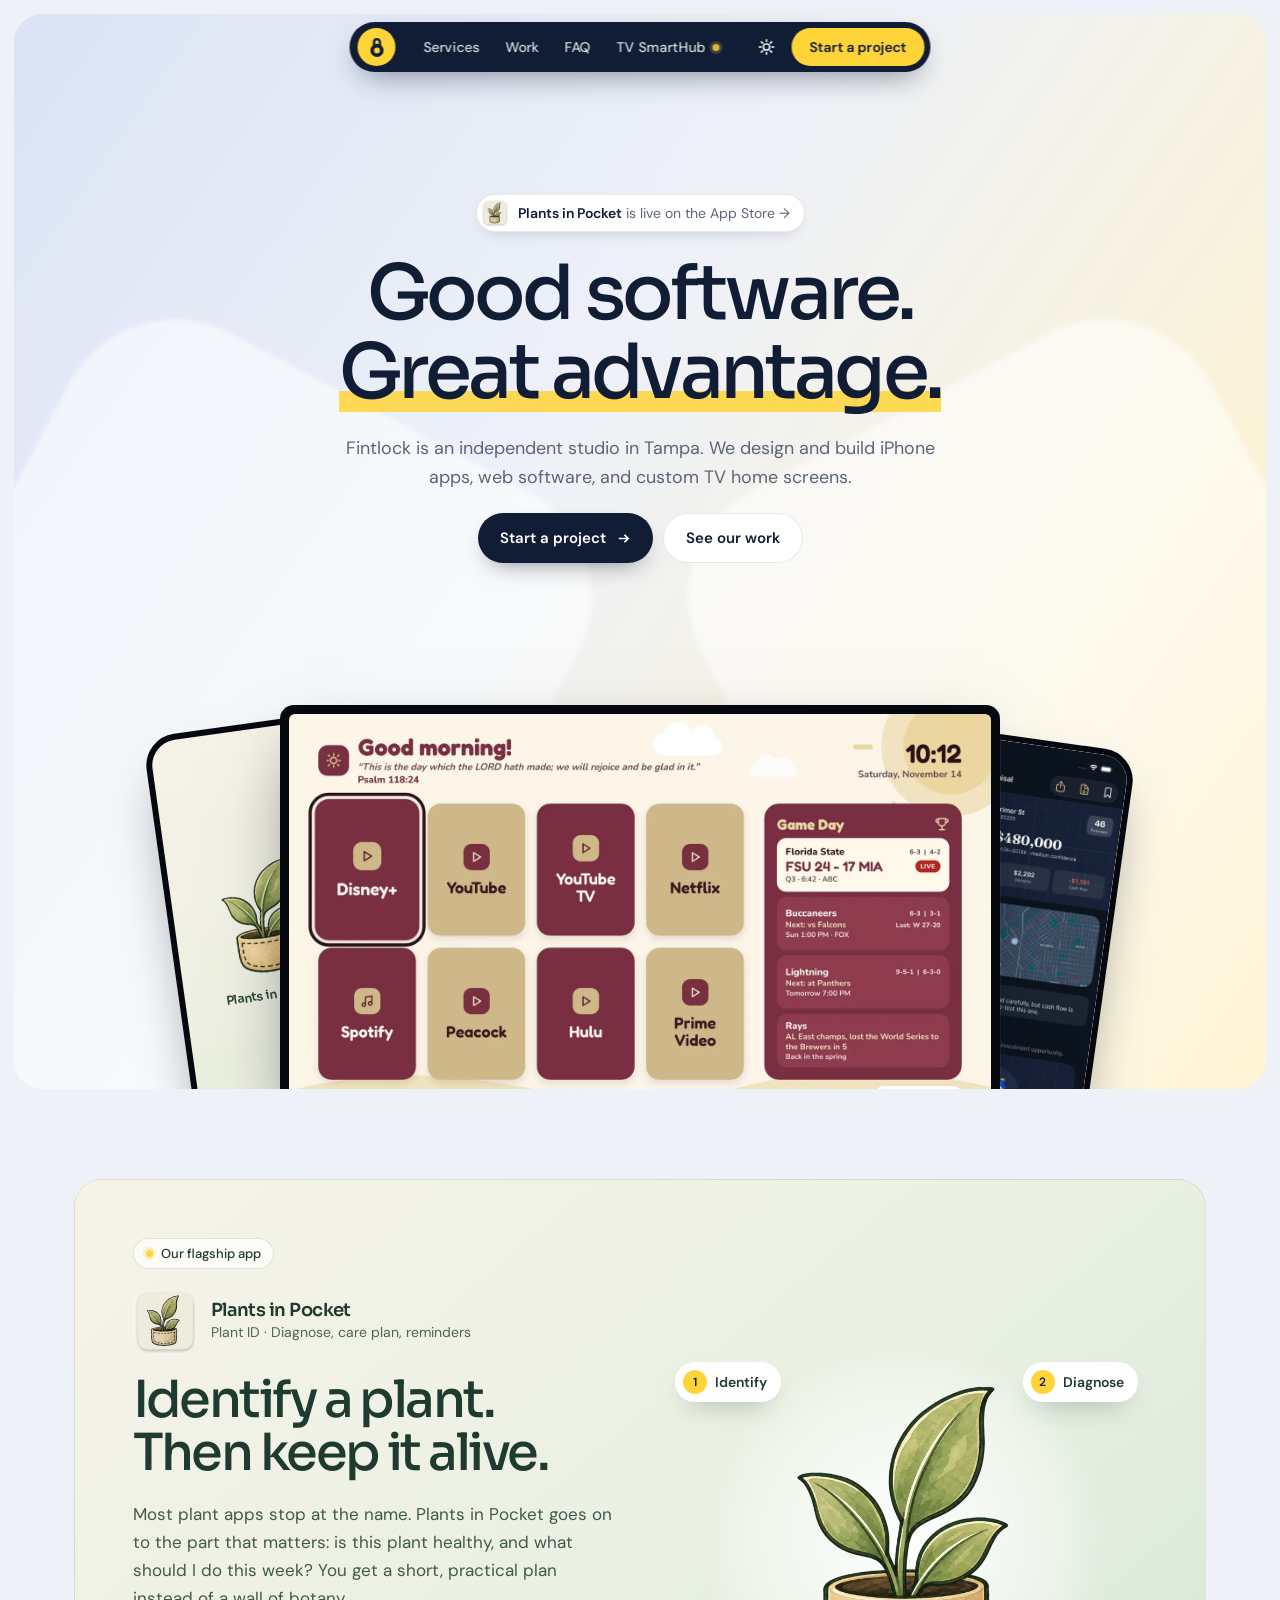
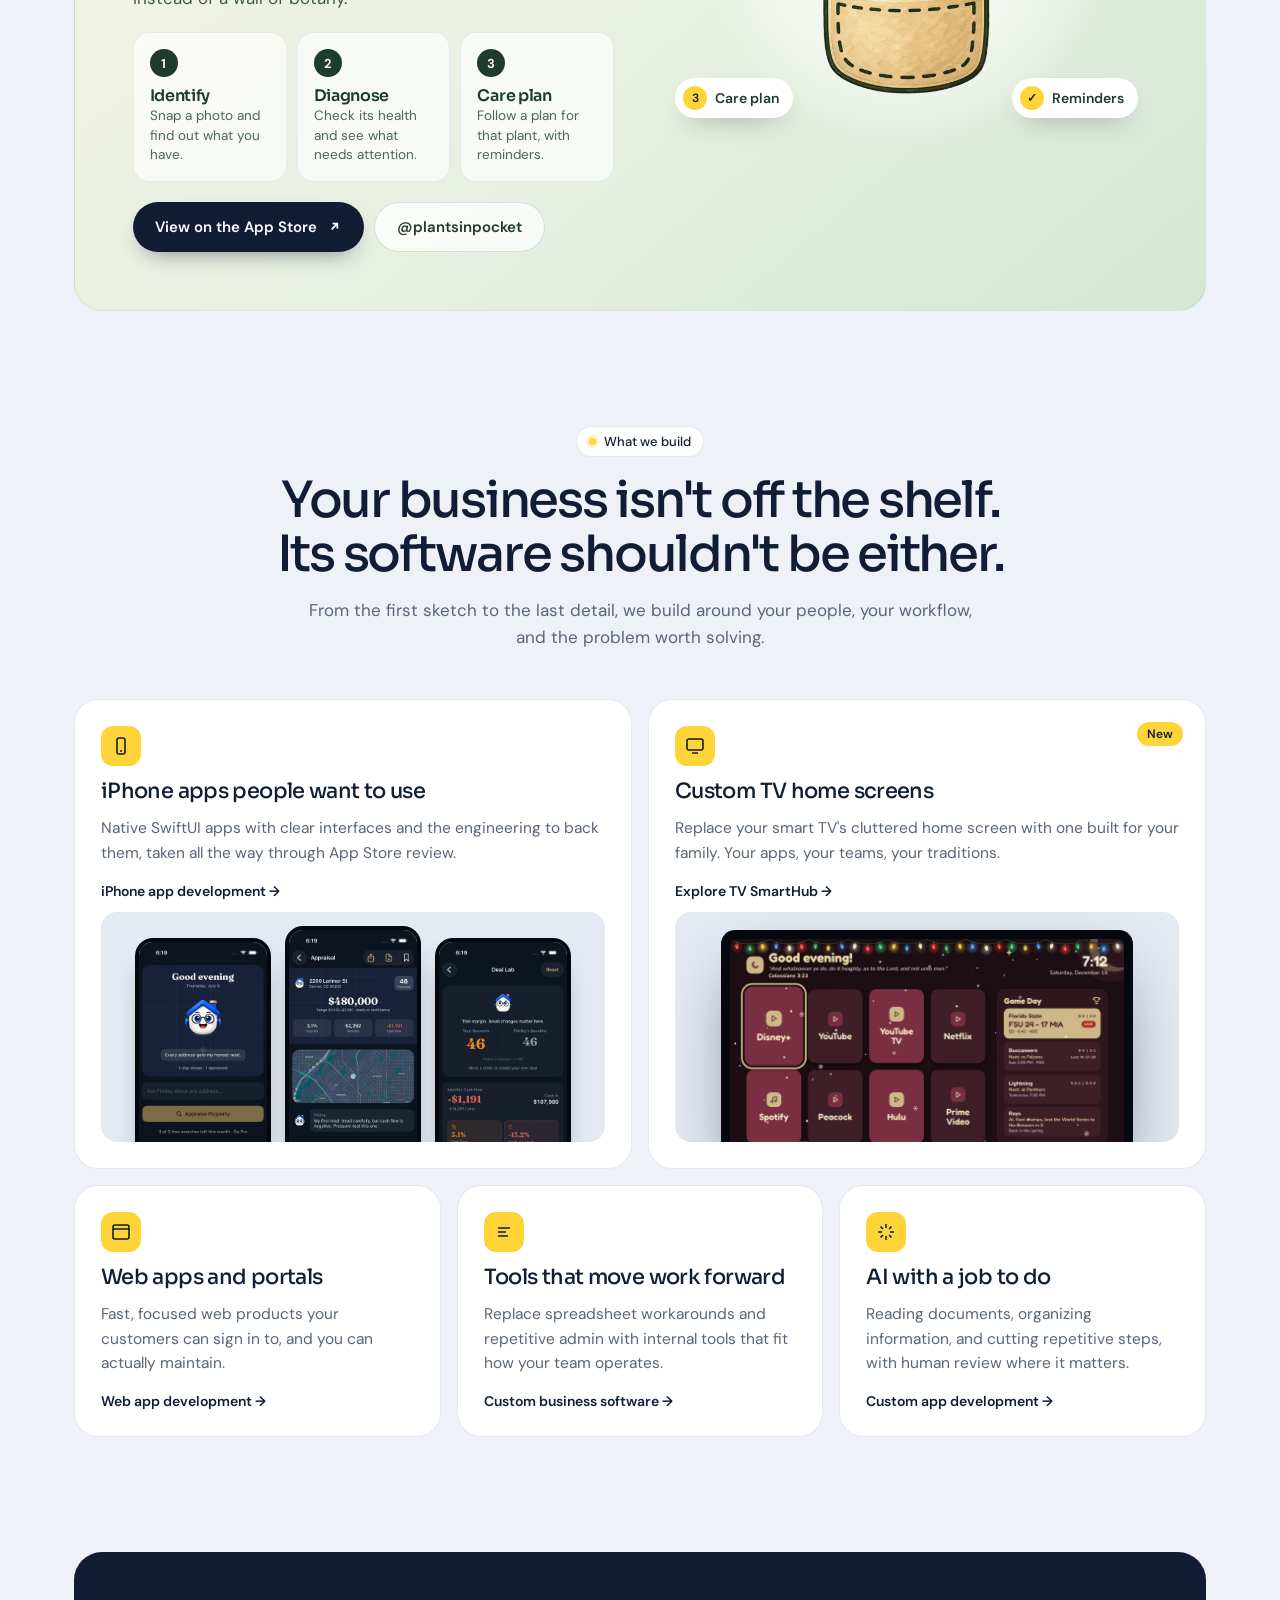
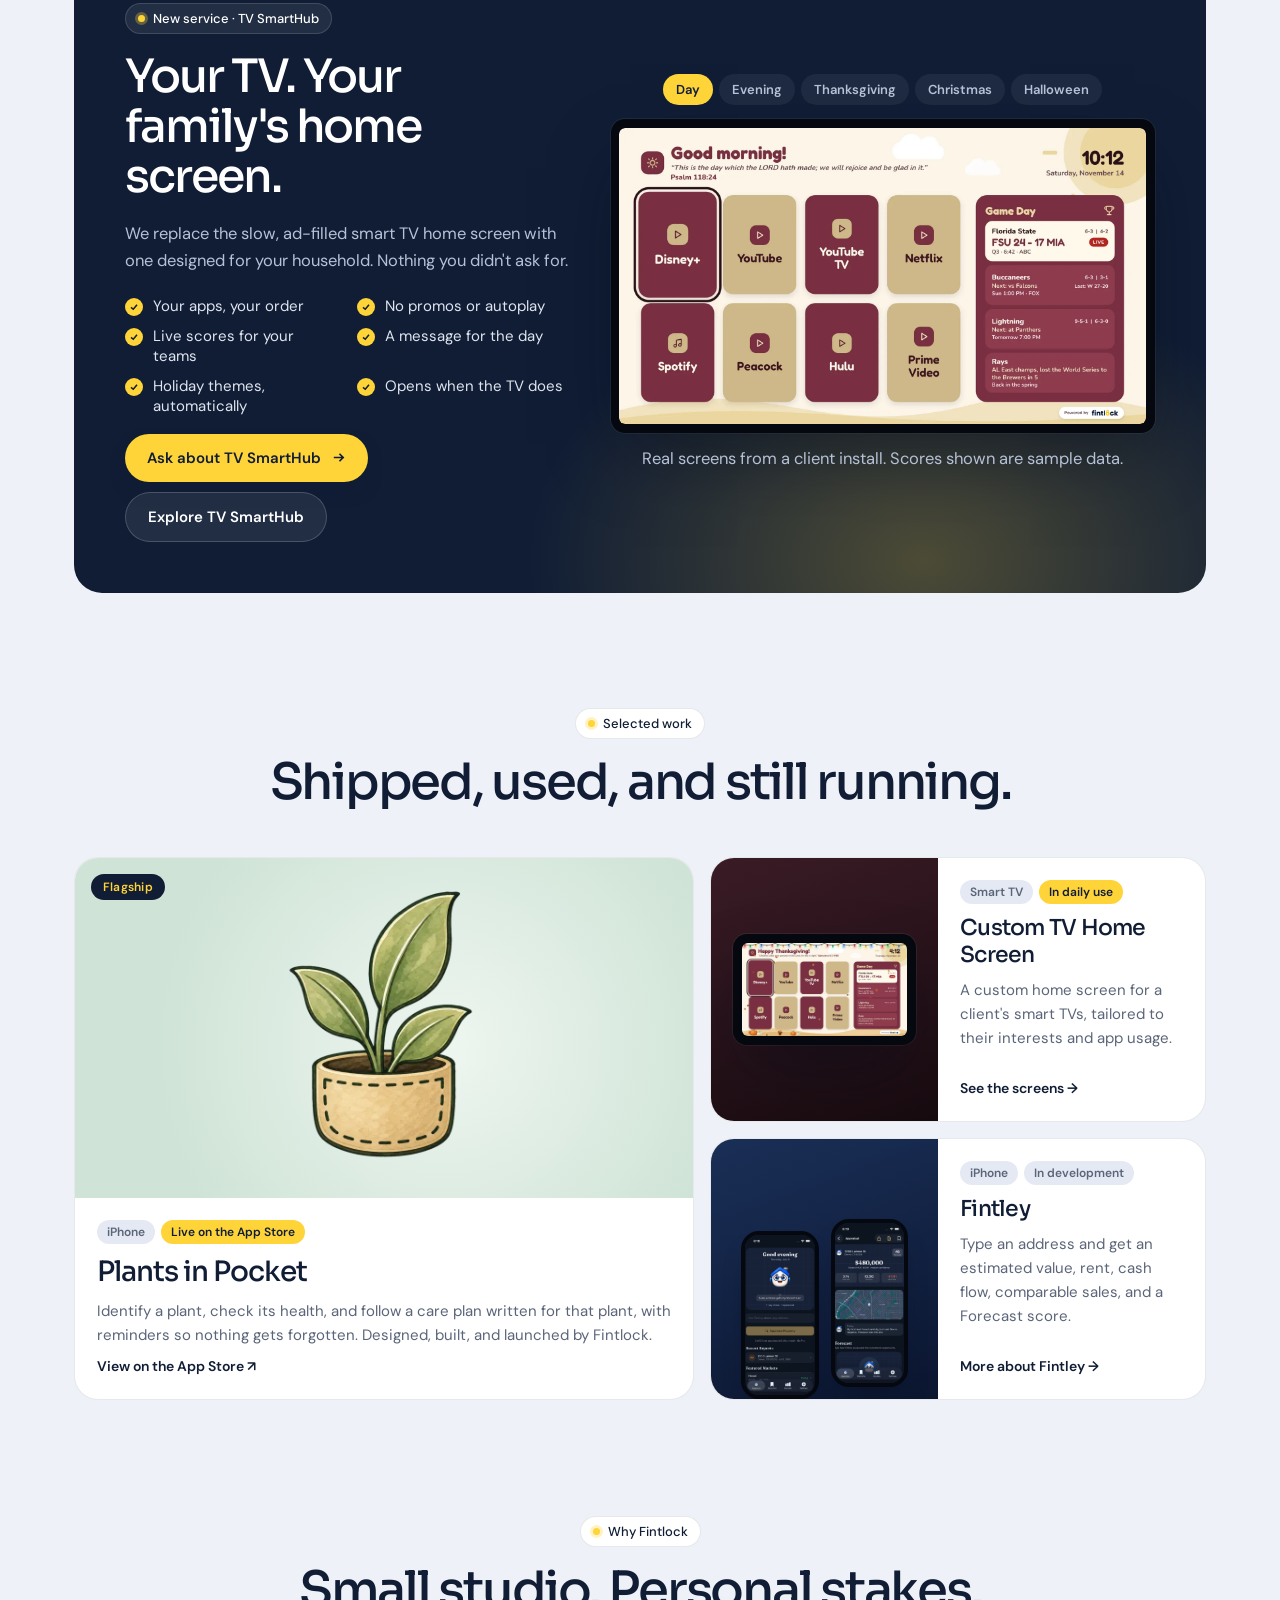
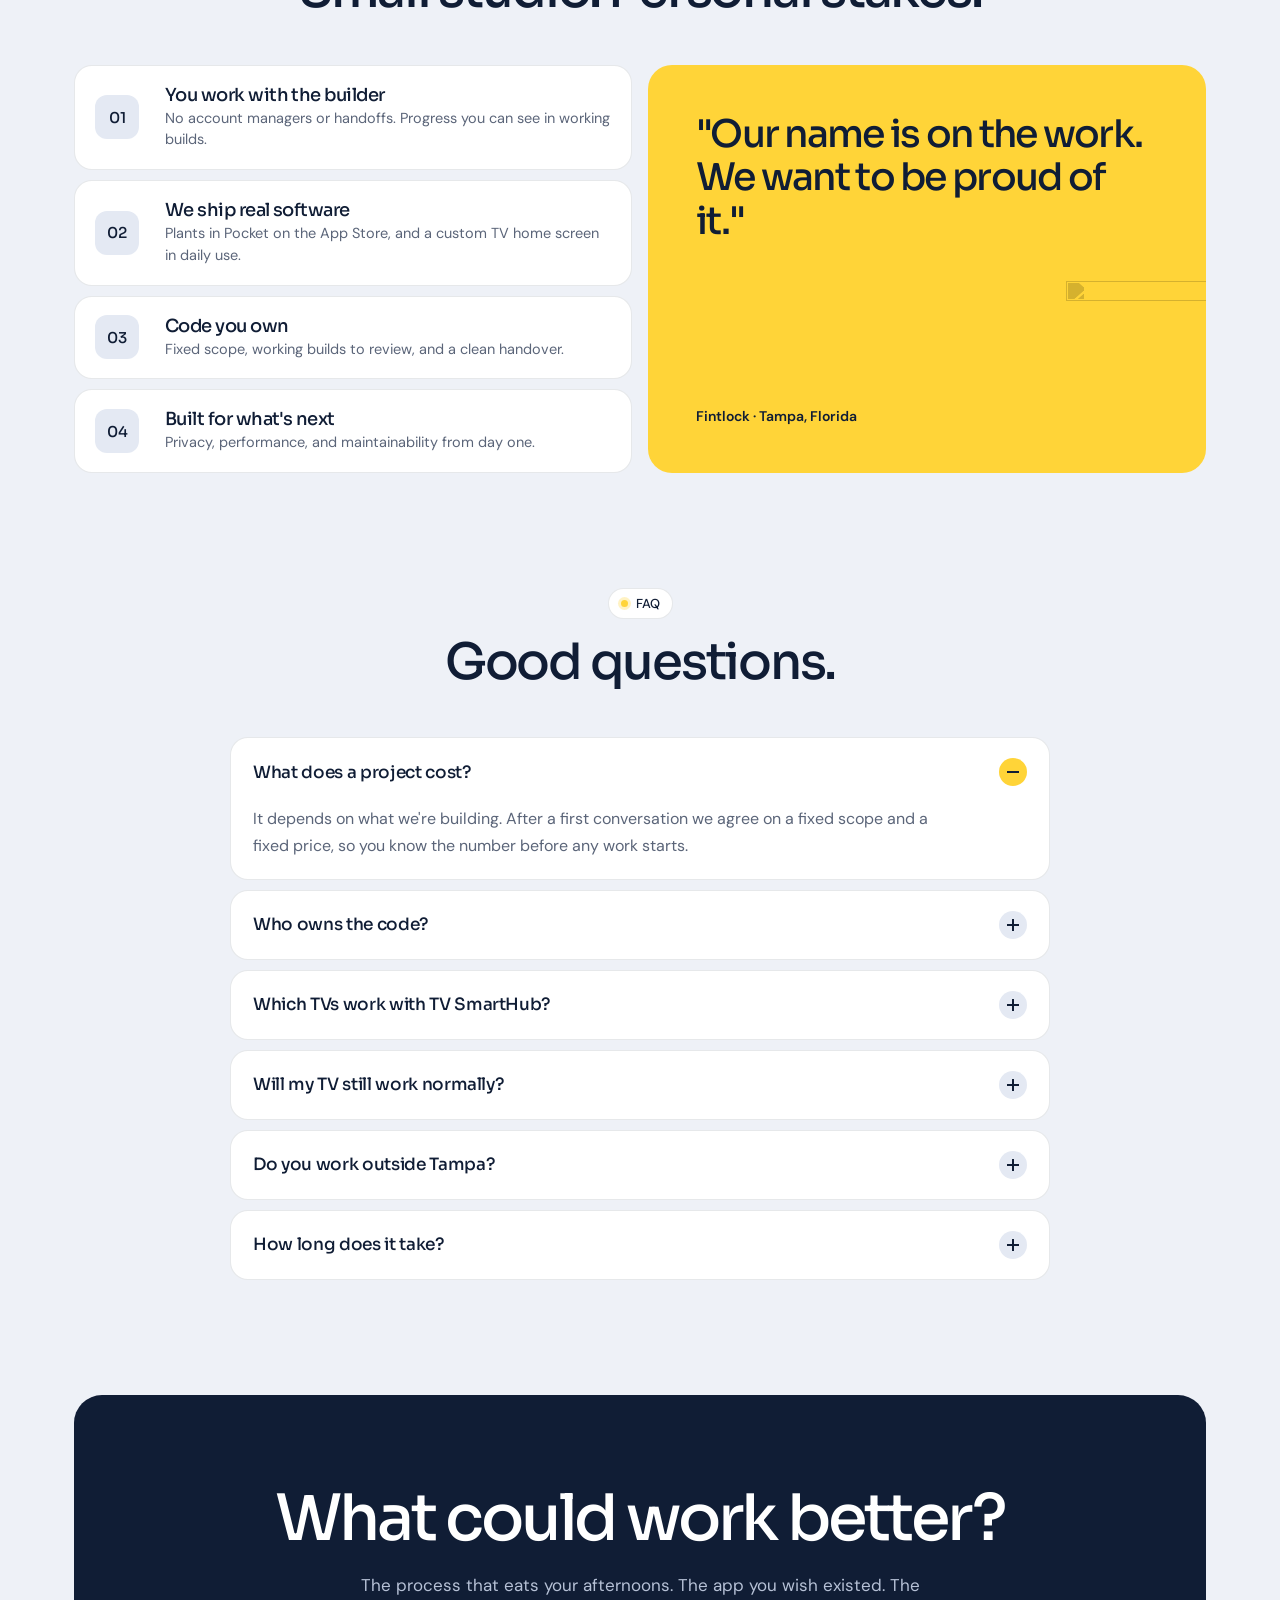
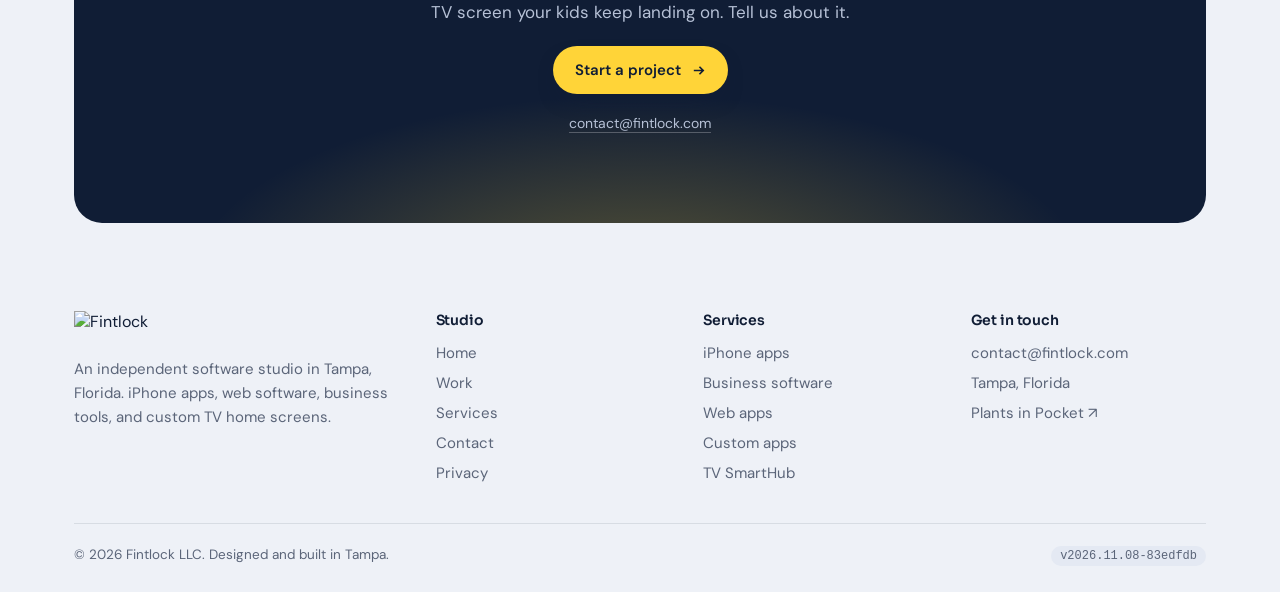
==== commit 4a258ed7: "Redesign fintlock.com: soft studio design, TV SmartHub page, contact form - New light design with op" ====
--- a/index.html
+++ b/index.html
@@ -2,91 +2,240 @@
 <html lang="en">
 <head>
   <meta charset="utf-8">
-  <meta name="viewport" content="width=device-width, initial-scale=1">
-  <title>Fintlock — Software, considered.</title>
-  <meta name="description" content="An independent software studio in Tampa. We design and build custom software, native apps, and practical automation around the way your business works.">
-  <meta name="theme-color" content="#f7f8fc">
+  <meta name="viewport" content="width=device-width, initial-scale=1, viewport-fit=cover">
+  <title>Fintlock | Custom Software, iPhone Apps &amp; TV Home Screens in Tampa</title>
+  <meta name="description" content="Fintlock is a Tampa software studio. We design and build native iPhone apps like Plants in Pocket, web apps, business tools, and custom smart TV home screens.">
   <link rel="canonical" href="https://fintlock.com/">
-  <meta property="og:title" content="Fintlock — Software, considered.">
-  <meta property="og:description" content="Good software. Great advantage. Custom software, native apps, and practical automation, built in Tampa.">
+  <meta name="theme-color" content="#eef1f7">
+  <meta name="fintlock-version" content="2026.11.08-83edfdb">
   <meta property="og:type" content="website">
+  <meta property="og:site_name" content="Fintlock">
+  <meta property="og:url" content="https://fintlock.com/">
+  <meta property="og:title" content="Fintlock | Custom Software, iPhone Apps &amp; TV Home Screens in Tampa">
+  <meta property="og:description" content="A Tampa software studio building iPhone apps, web software, and custom smart TV home screens.">
   <meta property="og:image" content="https://fintlock.com/assets/brand/fintlock-social-card.png">
-  <link rel="icon" href="assets/brand/fintlock-favicon.svg" type="image/svg+xml">
+  <meta name="twitter:card" content="summary_large_image">
+  <meta name="twitter:title" content="Fintlock | Custom Software, iPhone Apps &amp; TV Home Screens in Tampa">
+  <meta name="twitter:description" content="A Tampa software studio building iPhone apps, web software, and custom smart TV home screens.">
+  <meta name="twitter:image" content="https://fintlock.com/assets/brand/fintlock-social-card.png">
+  <link rel="icon" type="image/svg+xml" href="assets/brand/fintlock-favicon.svg">
+  <link rel="preload" as="image" href="assets/tv/tv-day.webp" fetchpriority="high">
+  <script>try{if(localStorage.getItem("fl-skin")==="navy")document.documentElement.classList.add("skin-navy")}catch(e){}</script>
   <link rel="preconnect" href="https://fonts.googleapis.com">
   <link rel="preconnect" href="https://fonts.gstatic.com" crossorigin>
-  <link href="https://fonts.googleapis.com/css2?family=DM+Sans:wght@400;500;600;700&amp;family=Manrope:wght@400;500;600;700;800&amp;display=swap" rel="stylesheet">
-  <link rel="stylesheet" href="studio.css">
-  <script src="studio.js" defer></script>
+  <link rel="stylesheet" href="https://fonts.googleapis.com/css2?family=Sora:wght@400;500;600&family=DM+Sans:opsz,wght@9..40,400;9..40,500;9..40,600&display=swap">
+  <link rel="stylesheet" href="site.css?v=6">
+  <script src="site.js?v=6" defer></script>
+  <script type="application/ld+json">{"@context": "https://schema.org", "@graph": [{"@type": "ProfessionalService", "@id": "https://fintlock.com/#org", "name": "Fintlock", "legalName": "Fintlock LLC", "url": "https://fintlock.com/", "logo": "https://fintlock.com/assets/brand/fintlock-mark.svg", "image": "https://fintlock.com/assets/brand/fintlock-social-card.png", "email": "contact@fintlock.com", "description": "Independent software studio in Tampa, Florida building native iPhone apps, web apps, business tools, and custom smart TV home screens.", "address": {"@type": "PostalAddress", "addressLocality": "Tampa", "addressRegion": "FL", "addressCountry": "US"}, "areaServed": [{"@type": "Country", "name": "United States"}, {"@type": "Place", "name": "Tampa Bay area"}], "knowsAbout": ["iPhone app development", "SwiftUI", "custom business software", "web application development", "smart TV apps", "automation"], "hasOfferCatalog": {"@type": "OfferCatalog", "name": "Software development services", "itemListElement": [{"@type": "Offer", "itemOffered": {"@type": "Service", "name": "iPhone app development", "url": "https://fintlock.com/iphone-app-development.html"}}, {"@type": "Offer", "itemOffered": {"@type": "Service", "name": "Custom business software development", "url": "https://fintlock.com/custom-business-software.html"}}, {"@type": "Offer", "itemOffered": {"@type": "Service", "name": "Web application development", "url": "https://fintlock.com/web-app-development.html"}}, {"@type": "Offer", "itemOffered": {"@type": "Service", "name": "Custom app development", "url": "https://fintlock.com/custom-app-development.html"}}, {"@type": "Offer", "itemOffered": {"@type": "Service", "name": "Custom TV Home Screen (TV SmartHub)", "url": "https://fintlock.com/custom-tv-home-screen.html"}}]}}, {"@type": "WebSite", "@id": "https://fintlock.com/#website", "url": "https://fintlock.com/", "name": "Fintlock", "publisher": {"@id": "https://fintlock.com/#org"}}, {"@type": "MobileApplication", "name": "Plants in Pocket", "url": "https://apps.apple.com/us/app/plants-in-pocket-plant-id/id6790838495", "downloadUrl": "https://apps.apple.com/us/app/plants-in-pocket-plant-id/id6790838495", "applicationCategory": "LifestyleApplication", "operatingSystem": "iOS 17 or later", "offers": {"@type": "Offer", "price": "0", "priceCurrency": "USD"}, "description": "Identify a plant, check its health, and follow a care plan with reminders.", "author": {"@id": "https://fintlock.com/#org"}, "sameAs": ["https://www.tiktok.com/@plantsinpocket"]}, {"@type": "FAQPage", "@id": "https://fintlock.com/#faq", "mainEntity": [{"@type": "Question", "name": "What does a project cost?", "acceptedAnswer": {"@type": "Answer", "text": "It depends on what we're building. After a first conversation we agree on a fixed scope and a fixed price, so you know the number before any work starts."}}, {"@type": "Question", "name": "Who owns the code?", "acceptedAnswer": {"@type": "Answer", "text": "You do. You get the source, the documentation, and the accounts it runs on."}}, {"@type": "Question", "name": "Which TVs work with TV SmartHub?", "acceptedAnswer": {"@type": "Answer", "text": "Samsung smart TVs that run Tizen, which covers most Samsung TVs from recent years. Tell us your model number and we'll confirm before you commit."}}, {"@type": "Question", "name": "Will my TV still work normally?", "acceptedAnswer": {"@type": "Answer", "text": "Yes. Your custom home screen is an app that opens first. Every input, setting, and streaming app is still there, and the TV's own home screen is one button away."}}, {"@type": "Question", "name": "Do you work outside Tampa?", "acceptedAnswer": {"@type": "Answer", "text": "For software, yes, anywhere in the US. TV home screen installs are done in person in the Tampa Bay area."}}, {"@type": "Question", "name": "How long does it take?", "acceptedAnswer": {"@type": "Answer", "text": "We set a timeline together when we set the scope, and you see working builds along the way, so there's never a mystery about where things stand."}}]}]}</script>
 </head>
 <body>
   <a class="skip" href="#main">Skip to content</a>
-  <header class="masthead shell">
-    <a href="#" class="wordmark" aria-label="Fintlock home"><img src="assets/brand/fintlock-wordmark-on-light.svg" alt="Fintlock" width="140" height="36"></a>
-    <nav aria-label="Main navigation"><a href="#work">Work</a><a href="#services">Services</a><a href="#studio">Studio</a></nav>
-    <a class="nav-contact" href="#contact">Let’s talk <span aria-hidden="true">↗</span></a>
-  </header>
+
+  <div class="alt">
+  <div class="navpill" id="navpill">
+    <a class="logo" href="index.html" aria-label="Fintlock home"><svg viewBox="0 0 134 186" width="15" height="21" aria-hidden="true"><g transform="translate(-399.3,174.5)" fill="#101d35"><path d="M 440.3 -85 L 440.3 -130 A 26 26 0 0 1 492.3 -130 L 492.3 -85" fill="none" stroke="#101d35" stroke-width="21"/><path d="M 407.3 -55.8 a 59 59 0 1 0 118 0 a 59 59 0 1 0 -118 0 Z M 440.3 -55.8 a 26 26 0 1 0 52 0 a 26 26 0 1 0 -52 0 Z" fill-rule="evenodd"/></g></svg></a>
+    <nav aria-label="Main"><a href="services.html">Services</a><a href="work.html">Work</a><a href="#faq">FAQ</a><a href="custom-tv-home-screen.html" class=tvlink>TV SmartHub<i aria-hidden=true></i></a></nav>
+    <button class="icon-btn skin-btn" type="button" aria-label="Switch color theme" title="Switch between light and navy">
+      <svg class="sun" viewBox="0 0 20 20" fill="none" aria-hidden="true"><circle cx="10" cy="10" r="3.5" stroke="currentColor" stroke-width="1.6"/><path d="M10 2v2M10 16v2M2 10h2M16 10h2M4.3 4.3l1.4 1.4M14.3 14.3l1.4 1.4M4.3 15.7l1.4-1.4M14.3 5.7l1.4-1.4" stroke="currentColor" stroke-width="1.6" stroke-linecap="round"/></svg>
+      <svg class="moon" viewBox="0 0 20 20" fill="none" aria-hidden="true"><path d="M16.5 12.2A7 7 0 1 1 7.8 3.5a5.5 5.5 0 0 0 8.7 8.7z" stroke="currentColor" stroke-width="1.6" stroke-linejoin="round"/></svg>
+    </button>
+    <a class="go" href="contact.html">Start a project</a>
+    <button class="icon-btn menu-btn" type="button" aria-label="Open menu" aria-controls="sheet" aria-expanded="false" id="menu-open"><svg viewBox="0 0 18 18" fill="none" aria-hidden="true"><path d="M2 5h14M2 9h14M2 13h14" stroke="currentColor" stroke-width="1.6"/></svg></button>
+  </div>
+  <div class="sheet" id="sheet" role="dialog" aria-modal="true" aria-label="Menu">
+    <div class="sheet-top">
+      <img class="wm-light" src="assets/brand/fintlock-wordmark-on-light.svg" alt="Fintlock" width="118" height="30"><img class="wm-dark" src="assets/brand/fintlock-wordmark-on-dark.svg" alt="Fintlock" width="118" height="30">
+      <button class="close" type="button" aria-label="Close menu" id="menu-close"><svg viewBox="0 0 18 18" fill="none" aria-hidden="true"><path d="M4 4l10 10M14 4 4 14" stroke="currentColor" stroke-width="1.6"/></svg></button>
+    </div>
+    <nav aria-label="Mobile"><a href="index.html" aria-current="page">Home</a><a href="services.html">Services</a><a href="work.html">Work</a><a href="#faq">FAQ</a><a href="custom-tv-home-screen.html">TV SmartHub<small class=new>New</small></a><a href="contact.html">Contact</a></nav>
+    <a class="pbtn" href="contact.html">Start a project <svg viewBox="0 0 16 16" fill="none" aria-hidden="true"><path d="M3 8h10M9 4l4 4-4 4" stroke="currentColor" stroke-width="1.8"/></svg></a>
+  </div>
+
   <main id="main">
-    <section class="hero shell" aria-labelledby="hero-title">
-      <div class="eyebrow"><span>INDEPENDENT SOFTWARE STUDIO</span><span>TAMPA, FLORIDA</span></div>
-      <div class="hero-grid">
-        <h1 id="hero-title">Good software.<br>Great <span class="highlight">advantage<svg viewBox="0 0 650 30" aria-hidden="true" preserveAspectRatio="none"><path d="M4 24 Q300 2 644 15"/></svg></span>.</h1>
-        <div class="hero-aside"><p>For the work that matters.<br>And the people doing it.</p><span class="down-arrow" aria-hidden="true">↓</span></div>
-      </div>
-      <div class="hero-bottom"><p>We turn complicated business problems into<br class="desktop-break"> software that feels remarkably simple.</p><a href="#contact" class="button dark">Build something better <span aria-hidden="true">↗</span></a><a href="#work" class="text-link">Explore the work <span aria-hidden="true">↓</span></a></div>
-    </section>
-
-    <section id="work" class="work shell" aria-labelledby="work-heading">
-      <div class="section-rule"><h2 id="work-heading">SELECTED WORK</h2><span>OUR PRODUCTS. OUR PROVING GROUND.</span></div>
-      <article class="case case-fintley">
-        <div class="case-art">
-          <div class="case-art-top"><span>FINTECH / NATIVE IPHONE</span><span>01 — FINTLEY</span></div>
-          <div class="oversize-name" aria-hidden="true">Fintley</div>
-          <div class="screen-composition">
-            <figure class="screen screen-left"><img src="assets/screens/fintley-home-dark.png" alt="Fintley home dashboard showing property analysis and saved opportunities" width="720" height="1565" fetchpriority="high"></figure>
-            <figure class="screen screen-center"><img src="assets/screens/fintley-forecast-dark.png" alt="Fintley Forecast property report with investment score and financial detail" width="720" height="1565" fetchpriority="high"></figure>
-            <figure class="screen screen-right"><img src="assets/screens/fintley-deal-lab-dark.png" alt="Fintley Deal Lab for exploring a property's financial assumptions" width="720" height="1565"></figure>
+<section class="frame" aria-labelledby="hero-title">
+    <div class="inner hero">
+      <a class="announce" href="#plants"><img src="assets/work/plants-icon.webp" alt="" width="26" height="26"><span><strong>Plants in Pocket</strong> is live on the App Store →</span></a>
+      <h1 id="hero-title">Good software. <em>Great advantage.</em></h1>
+      <p class="sub">Fintlock is an independent studio in Tampa. We design and build iPhone apps, web software, and custom TV home screens.</p>
+      <div class="ctas">
+        <a class="pbtn" href="contact.html">Start a project <svg viewBox="0 0 16 16" fill="none" aria-hidden="true"><path d="M3 8h10M9 4l4 4-4 4" stroke="currentColor" stroke-width="1.8"/></svg></a>
+        <a class="gbtn" href="#work">See our work</a>
+      </div>
+    </div>
+    <div class="trio" aria-hidden="true">
+      <div class="phone l splash"><img src="assets/work/plants-mark.webp" alt="" width="640" height="640"><span>Plants in Pocket</span></div>
+      <div class="tv"><div class="bezel"><img src="assets/tv/tv-day.webp" alt="" width="1600" height="900" fetchpriority="high"></div></div>
+      <img class="phone r" src="assets/screens/fintley-forecast-dark.webp" alt="" width="720" height="1565">
+    </div>
+  </section>
+
+    <section class="inner flag-wrap" id="plants" aria-labelledby="plants-h">
+      <div class="flag">
+        <div class="flag-copy">
+          <span class="eyebrow">Our flagship app</span>
+          <div class="appline"><img src="assets/work/plants-icon.webp" alt="Plants in Pocket app icon" width="64" height="64"><div><b>Plants in Pocket</b><small>Plant ID · Diagnose, care plan, reminders</small></div></div>
+          <h2 id="plants-h">Identify a plant. Then keep it alive.</h2>
+          <div class="live-app" data-app-store="6790838495" hidden></div>
+          <p>Most plant apps stop at the name. Plants in Pocket goes on to the part that matters: is this plant healthy, and what should I do this week? You get a short, practical plan instead of a wall of botany.</p>
+          <ol class="steps3">
+            <li><b>1</b><div><h3>Identify</h3><p>Snap a photo and find out what you have.</p></div></li>
+            <li><b>2</b><div><h3>Diagnose</h3><p>Check its health and see what needs attention.</p></div></li>
+            <li><b>3</b><div><h3>Care plan</h3><p>Follow a plan for that plant, with reminders.</p></div></li>
+          </ol>
+          <div class="ctas left">
+            <a class="pbtn store" href="https://apps.apple.com/us/app/plants-in-pocket-plant-id/id6790838495" rel="noopener">View on the App Store <svg viewBox="0 0 16 16" fill="none" aria-hidden="true"><path d="M5 11 11 5M6 5h5v5" stroke="currentColor" stroke-width="1.8"/></svg></a>
+            <a class="gbtn" href="https://www.tiktok.com/@plantsinpocket" rel="noopener">@plantsinpocket</a>
           </div>
-          <div class="art-footer"><span>Complex numbers.<br>A clearer next move.</span><button class="round-button" type="button" data-project="fintley" aria-label="Explore Fintley">↗</button></div>
-        </div>
-        <div class="case-caption"><div><h3>Fintley</h3><p>A clearer view of your next property investment.</p></div><div class="case-tags"><span>Product strategy</span><span>UI / UX</span><span>iOS development</span></div></div>
-      </article>
-      <div class="secondary-work">
-        <article class="small-case plants-case">
-          <button type="button" class="small-art plants-art" data-project="plants" aria-label="Explore Plants in Pocket">
-            <span class="small-art-top">EVERYDAY LIFE / NATIVE IPHONE</span><span class="plant-title">A little care.<br>A lot of growth.</span><img src="assets/work/plants-mark-transparent.png" alt="Plants in Pocket illustrated plant mark" width="1536" height="1536" loading="lazy"><span class="small-art-bottom">Plants in Pocket <span aria-hidden="true">↗</span></span>
-          </button>
-          <div class="case-caption"><div><h3>Plants in Pocket</h3><p>Less guesswork. Happier plants.</p></div><span class="tiny-label">iOS APP</span></div>
-        </article>
-      </div>
-    </section>
-
-    <section id="services" class="services shell" aria-labelledby="services-heading">
-      <div class="section-rule"><span>01 / WHAT WE DO</span><span>THE RIGHT TOOL. BUILT WELL.</span></div>
-      <div class="services-layout">
-        <div class="services-intro"><h2 id="services-heading">Your business<br>isn’t off the shelf.<br><span>Its software<br>shouldn’t be either.</span></h2><p>From the first sketch to the last detail, we build around your people, your workflow, and the problem worth solving.</p><a class="text-link" href="#contact">Let’s find your starting point <span aria-hidden="true">↗</span></a></div>
-        <div class="service-list">
-          <details open><summary><span class="service-number">01</span><h3>Apps people want to use</h3><span class="plus" aria-hidden="true"></span></summary><div class="service-content"><p>Native iPhone apps and web products with clear interfaces, thoughtful interactions, and the engineering to support them.</p><div class="service-keywords">PRODUCT DESIGN · IPHONE APPS · WEB APPS</div></div></details>
-          <details><summary><span class="service-number">02</span><h3>Tools that move work forward</h3><span class="plus" aria-hidden="true"></span></summary><div class="service-content"><p>Replace spreadsheet workarounds and repetitive admin with focused internal tools, customer portals, and desktop software that fit the way your team operates.</p><div class="service-keywords">INTERNAL TOOLS · PORTALS · DESKTOP SOFTWARE</div></div></details>
-          <details><summary><span class="service-number">03</span><h3>AI with a job to do</h3><span class="plus" aria-hidden="true"></span></summary><div class="service-content"><p>Bring AI into the work where it can help: reading documents, organizing information, and reducing repetitive tasks, with clear limits and human review where it matters.</p><div class="service-keywords">DOCUMENT WORKFLOWS · AI INTEGRATION · AUTOMATION</div></div></details>
-          <details><summary><span class="service-number">04</span><h3>Systems that talk to each other</h3><span class="plus" aria-hidden="true"></span></summary><div class="service-content"><p>Connect the tools you already rely on, get useful data into the right hands, and stop entering the same information in three different places.</p><div class="service-keywords">API INTEGRATIONS · CONNECTED DATA · REPORTING</div></div></details>
-        </div>
-      </div>
-    </section>
-
-    <section id="studio" class="studio" aria-labelledby="studio-heading"><div class="shell">
-      <div class="section-rule"><span>02 / WHY FINTLOCK</span><span>SMALL STUDIO. PERSONAL STAKES.</span></div>
-      <div class="studio-heading"><h2 id="studio-heading">We care how it looks.<br>How it works.<br><span>And how it holds up.</span></h2><div><img src="assets/brand/fintlock-mark.svg" alt="" width="66" height="98" class="studio-mark"><p>We build our own products, too. That keeps us close to the decisions that matter: what to simplify, what to question, and what deserves another pass.</p></div></div>
-      <div class="principles"><article><span class="principle-number">01</span><h3>Direct by design.</h3><p>Work with the people doing the work. Fewer handoffs. Clear decisions. Progress you can actually see.</p></article><article><span class="principle-number">02</span><h3>The details are the work.</h3><p>A useful error message. An obvious next step. A screen that just feels right. Small things shape the whole experience.</p></article><article><span class="principle-number">03</span><h3>Built for what’s next.</h3><p>Privacy, performance, and maintainability belong in the foundation. Your next chapter shouldn’t require starting over.</p></article></div>
-      <div class="studio-note"><span>A NOTE FROM THE STUDIO</span><p>“Our name is on the work.<br>We want to be proud of it.”</p><span>FINTLOCK · TAMPA, FL</span></div>
-    </div></section>
-
-    <section id="contact" class="contact shell" aria-labelledby="contact-heading">
-      <div class="section-rule"><span>03 / START A CONVERSATION</span><span>GOOD WORK STARTS WITH A GOOD QUESTION.</span></div>
-      <div class="contact-grid"><h2 id="contact-heading">What could<br>work <em>better?</em></h2><div class="contact-aside"><p>The process that eats your afternoons.<br>The app you wish existed.<br>The next step for your business.</p><p>Tell us about it.</p><a class="button dark" href="mailto:contact@fintlock.com?subject=Let%E2%80%99s%20build%20something%20better">Start a conversation <span aria-hidden="true">↗</span></a><a class="email" href="mailto:contact@fintlock.com">contact@fintlock.com</a></div></div>
-    </section>
+        </div>
+        <div class="flag-art" aria-hidden="true">
+          <div class="halo"></div>
+          <img class="hero-plant" src="assets/work/plants-mark.webp" alt="" width="640" height="640">
+          <span class="pchip c1"><i>1</i>Identify</span>
+          <span class="pchip c2"><i>2</i>Diagnose</span>
+          <span class="pchip c3"><i>3</i>Care plan</span>
+          <span class="pchip c4"><i>✓</i>Reminders</span>
+        </div>
+      </div>
+    </section>
+
+    <section class="sec inner" id="services">
+      <div class="head">
+        <span class="eyebrow">What we build</span>
+        <h2>Your business isn't off the shelf. Its software shouldn't be either.</h2>
+        <p>From the first sketch to the last detail, we build around your people, your workflow, and the problem worth solving.</p>
+      </div>
+      <div class="bento">
+        <article class="card big">
+          <span class="ico"><svg viewBox="0 0 20 20" fill="none" aria-hidden="true"><rect x="6" y="2" width="8" height="16" rx="2" stroke="currentColor" stroke-width="1.6"/><path d="M9 15h2" stroke="currentColor" stroke-width="1.6"/></svg></span>
+          <h3>iPhone apps people want to use</h3>
+          <p>Native SwiftUI apps with clear interfaces and the engineering to back them, taken all the way through App Store review.</p>
+          <a class="more" href="iphone-app-development.html">iPhone app development →</a>
+          <div class="viz viz-phones"><img src="assets/screens/fintley-home-dark.webp" alt="" width="720" height="1565" loading="lazy"><img src="assets/screens/fintley-forecast-dark.webp" alt="" width="720" height="1565" loading="lazy"><img src="assets/screens/fintley-deal-lab-dark.webp" alt="" width="720" height="1565" loading="lazy"></div>
+        </article>
+        <article class="card big">
+          <span class="tag">New</span>
+          <span class="ico"><svg viewBox="0 0 20 20" fill="none" aria-hidden="true"><rect x="2" y="3" width="16" height="11" rx="2" stroke="currentColor" stroke-width="1.6"/><path d="M7 17h6" stroke="currentColor" stroke-width="1.6"/></svg></span>
+          <h3>Custom TV home screens</h3>
+          <p>Replace your smart TV's cluttered home screen with one built for your family. Your apps, your teams, your traditions.</p>
+          <a class="more" href="custom-tv-home-screen.html">Explore TV SmartHub →</a>
+          <div class="viz viz-tv"><div class="bezel"><img src="assets/tv/tv-christmas.webp" alt="" width="1600" height="900" loading="lazy"></div></div>
+        </article>
+        <article class="card sm">
+          <span class="ico"><svg viewBox="0 0 20 20" fill="none" aria-hidden="true"><rect x="2" y="3" width="16" height="14" rx="2" stroke="currentColor" stroke-width="1.6"/><path d="M2 7h16" stroke="currentColor" stroke-width="1.6"/></svg></span>
+          <h3>Web apps and portals</h3>
+          <p>Fast, focused web products your customers can sign in to, and you can actually maintain.</p>
+          <a class="more" href="web-app-development.html">Web app development →</a>
+        </article>
+        <article class="card sm">
+          <span class="ico"><svg viewBox="0 0 20 20" fill="none" aria-hidden="true"><path d="M4 6h12M4 10h8M4 14h10" stroke="currentColor" stroke-width="1.6"/></svg></span>
+          <h3>Tools that move work forward</h3>
+          <p>Replace spreadsheet workarounds and repetitive admin with internal tools that fit how your team operates.</p>
+          <a class="more" href="custom-business-software.html">Custom business software →</a>
+        </article>
+        <article class="card sm">
+          <span class="ico"><svg viewBox="0 0 20 20" fill="none" aria-hidden="true"><path d="M10 2v4M10 14v4M2 10h4M14 10h4M4.5 4.5l2.5 2.5M13 13l2.5 2.5M4.5 15.5 7 13M13 7l2.5-2.5" stroke="currentColor" stroke-width="1.6"/></svg></span>
+          <h3>AI with a job to do</h3>
+          <p>Reading documents, organizing information, and cutting repetitive steps, with human review where it matters.</p>
+          <a class="more" href="custom-app-development.html">Custom app development →</a>
+        </article>
+      </div>
+    </section>
+
+    <section class="inner" id="tv">
+      <div class="spot">
+        <div class="spot-copy">
+          <span class="eyebrow">New service · TV SmartHub</span>
+          <h2>Your TV. Your family's home screen.</h2>
+          <p>We replace the slow, ad-filled smart TV home screen with one designed for your household. Nothing you didn't ask for.</p>
+          <ul class="ticks">
+            <li>Your apps, your order</li><li>No promos or autoplay</li>
+            <li>Live scores for your teams</li><li>A message for the day</li>
+            <li>Holiday themes, automatically</li><li>Opens when the TV does</li>
+          </ul>
+          <div class="ctas left"><a class="pbtn" href="contact.html?type=tv">Ask about TV SmartHub <svg viewBox="0 0 16 16" fill="none" aria-hidden="true"><path d="M3 8h10M9 4l4 4-4 4" stroke="currentColor" stroke-width="1.8"/></svg></a><a class="gbtn on-dark" href="custom-tv-home-screen.html">Explore TV SmartHub</a></div>
+        </div>
+        <div>
+          <div class="tabs" role="tablist" aria-label="TV SmartHub themes">
+            <button class="tab" role="tab" aria-selected="true">Day</button><button class="tab" role="tab" aria-selected="false">Evening</button><button class="tab" role="tab" aria-selected="false">Thanksgiving</button><button class="tab" role="tab" aria-selected="false">Christmas</button><button class="tab" role="tab" aria-selected="false">Halloween</button>
+          </div>
+          <div class="bezel"><div class="shots">
+            <img class="on" src="assets/tv/tv-day.webp" alt="TV SmartHub day theme" width="1600" height="900" loading="lazy">
+            <img src="assets/tv/tv-night.webp" alt="TV SmartHub evening theme" width="1600" height="900" loading="lazy">
+            <img src="assets/tv/tv-thanksgiving.webp" alt="TV SmartHub Thanksgiving theme" width="1600" height="900" loading="lazy">
+            <img src="assets/tv/tv-christmas.webp" alt="TV SmartHub Christmas theme" width="1600" height="900" loading="lazy">
+            <img src="assets/tv/tv-halloween.webp" alt="TV SmartHub Halloween theme" width="1600" height="900" loading="lazy">
+          </div></div>
+          <p class="cap">Real screens from a client install. Scores shown are sample data.</p>
+        </div>
+      </div>
+    </section>
+
+    <section class="sec inner" id="work">
+      <div class="head">
+        <span class="eyebrow">Selected work</span>
+        <h2>Shipped, used, and still running.</h2>
+      </div>
+      <div class="work">
+        <article class="wcard wbig"><div class="wart w-plants"><span class="flagtag">Flagship</span><img src="assets/work/plants-mark.webp" alt="Plants in Pocket plant mark" width="640" height="640" loading="lazy"></div><div class="wbody"><div class="chips"><span>iPhone</span><span class="live">Live on the App Store</span></div><h3>Plants in Pocket</h3><div class="live-app" data-app-store="6790838495" hidden></div><p>Identify a plant, check its health, and follow a care plan written for that plant, with reminders so nothing gets forgotten. Designed, built, and launched by Fintlock.</p><a href="https://apps.apple.com/us/app/plants-in-pocket-plant-id/id6790838495" rel="noopener">View on the App Store ↗</a></div></article>
+        <article class="wcard"><div class="wart w-tv"><div class="bezel"><img src="assets/tv/tv-thanksgiving.webp" alt="Custom TV home screen with a Thanksgiving theme" width="1600" height="900" loading="lazy"></div></div><div class="wbody"><div class="chips"><span>Smart TV</span><span class="live">In daily use</span></div><h3>Custom TV Home Screen</h3><p>A custom home screen for a client's smart TVs, tailored to their interests and app usage.</p><a href="custom-tv-home-screen.html">See the screens →</a></div></article>
+        <article class="wcard"><div class="wart w-fin"><div class="viz-phones"><img src="assets/screens/fintley-home-dark.webp" alt="Fintley home" width="720" height="1565" loading="lazy"><img src="assets/screens/fintley-forecast-dark.webp" alt="Fintley Forecast" width="720" height="1565" loading="lazy"></div></div><div class="wbody"><div class="chips"><span>iPhone</span><span>In development</span></div><h3>Fintley</h3><p>Type an address and get an estimated value, rent, cash flow, comparable sales, and a Forecast score.</p><a href="work.html#fintley">More about Fintley →</a></div></article>
+      </div>
+    </section>
+
+    <section class="inner" aria-labelledby="why-h">
+      <div class="head">
+        <span class="eyebrow">Why Fintlock</span>
+        <h2 id="why-h">Small studio. Personal stakes.</h2>
+      </div>
+      <div class="why">
+        <ol>
+          <li><b>01</b><div><h3>You work with the builder</h3><p>No account managers or handoffs. Progress you can see in working builds.</p></div></li>
+          <li><b>02</b><div><h3>We ship real software</h3><p>Plants in Pocket on the App Store, and a custom TV home screen in daily use.</p></div></li>
+          <li><b>03</b><div><h3>Code you own</h3><p>Fixed scope, working builds to review, and a clean handover.</p></div></li>
+          <li><b>04</b><div><h3>Built for what's next</h3><p>Privacy, performance, and maintainability from day one.</p></div></li>
+        </ol>
+        <div class="quote"><blockquote>"Our name is on the work. We want to be proud of it."</blockquote><span>Fintlock · Tampa, Florida</span><img src="assets/brand/fintlock-mark.svg" alt="" width="134" height="186"></div>
+      </div>
+    </section>
+
+    <section class="sec inner" id="faq">
+      <div class="head"><span class="eyebrow">FAQ</span><h2 id="faq-h">Good questions.</h2></div>
+      <div class="faq">
+        <details open><summary>What does a project cost? <i aria-hidden="true"></i></summary><p>It depends on what we're building. After a first conversation we agree on a fixed scope and a fixed price, so you know the number before any work starts.</p></details>
+        <details><summary>Who owns the code? <i aria-hidden="true"></i></summary><p>You do. You get the source, the documentation, and the accounts it runs on.</p></details>
+        <details><summary>Which TVs work with TV SmartHub? <i aria-hidden="true"></i></summary><p>Samsung smart TVs that run Tizen, which covers most Samsung TVs from recent years. Tell us your model number and we'll confirm before you commit.</p></details>
+        <details><summary>Will my TV still work normally? <i aria-hidden="true"></i></summary><p>Yes. Your custom home screen is an app that opens first. Every input, setting, and streaming app is still there, and the TV's own home screen is one button away.</p></details>
+        <details><summary>Do you work outside Tampa? <i aria-hidden="true"></i></summary><p>For software, yes, anywhere in the US. TV home screen installs are done in person in the Tampa Bay area.</p></details>
+        <details><summary>How long does it take? <i aria-hidden="true"></i></summary><p>We set a timeline together when we set the scope, and you see working builds along the way, so there's never a mystery about where things stand.</p></details>
+      </div>
+    </section>
+
+    <section class="inner" id="contact">
+      <div class="cta">
+        <h2>What could work better?</h2>
+        <p>The process that eats your afternoons. The app you wish existed. The TV screen your kids keep landing on. Tell us about it.</p>
+        <a class="pbtn" href="contact.html">Start a project <svg viewBox="0 0 16 16" fill="none" aria-hidden="true"><path d="M3 8h10M9 4l4 4-4 4" stroke="currentColor" stroke-width="1.8"/></svg></a>
+        <a class="cta-mail" href="mailto:contact@fintlock.com">contact@fintlock.com</a>
+      </div>
+    </section>
+  
   </main>
-  <footer class="footer shell"><a href="#" class="wordmark" aria-label="Back to Fintlock home"><img src="assets/brand/fintlock-wordmark-on-light.svg" alt="Fintlock" width="120" height="31" loading="lazy"></a><span>Thoughtfully built in Tampa, Florida.</span><div><a href="https://fintlock.com/privacy.html">Privacy</a><span>© <span data-year>2026</span> Fintlock LLC</span></div></footer>
-
-  <dialog id="project-dialog" aria-labelledby="dialog-title"><button class="dialog-close" type="button" aria-label="Close project details">×</button><p class="dialog-eyebrow" id="dialog-category"></p><h2 id="dialog-title"></h2><p class="dialog-description" id="dialog-description"></p><div class="dialog-facts" id="dialog-facts"></div><a class="button dark" id="dialog-link" href="https://fintlock.com/work.html">More about this product <span aria-hidden="true">↗</span></a></dialog>
+
+  <footer class="inner site-foot">
+    <div class="fgrid">
+      <div>
+        <a href="index.html" aria-label="Fintlock home"><img class="wm-light" src="assets/brand/fintlock-wordmark-on-light.svg" alt="Fintlock" width="118" height="30" loading="lazy"><img class="wm-dark" src="assets/brand/fintlock-wordmark-on-dark.svg" alt="Fintlock" width="118" height="30" loading="lazy"></a>
+        <p class="blurb">An independent software studio in Tampa, Florida. iPhone apps, web software, business tools, and custom TV home screens.</p>
+      </div>
+      <nav aria-label="Studio"><p class="fh">Studio</p><a href="index.html" aria-current=page>Home</a><a href="work.html">Work</a><a href="services.html">Services</a><a href="contact.html">Contact</a><a href="privacy.html">Privacy</a></nav>
+      <nav aria-label="Services"><p class="fh">Services</p><a href="iphone-app-development.html">iPhone apps</a><a href="custom-business-software.html">Business software</a><a href="web-app-development.html">Web apps</a><a href="custom-app-development.html">Custom apps</a><a href="custom-tv-home-screen.html">TV SmartHub</a></nav>
+      <div class="fcol"><p class="fh">Get in touch</p><a href="mailto:contact@fintlock.com">contact@fintlock.com</a><span class="muted">Tampa, Florida</span><a href="https://apps.apple.com/us/app/plants-in-pocket-plant-id/id6790838495" rel="noopener">Plants in Pocket ↗</a></div>
+    </div>
+    <div class="fbottom">
+      <span>&copy; <span data-year>2026</span> Fintlock LLC. Designed and built in Tampa.</span>
+      <span class="stamp" title="Published November 8, 2026">v2026.11.08-83edfdb</span>
+    </div>
+  </footer>
+  </div>
 </body>
 </html>
--- a/site.css
+++ b/site.css
@@ -0,0 +1,484 @@
+[hidden]{display:none!important}
+
+/* Layout concept: one rounded, softly lit hero frame with a floating pill nav, centered symmetric device trio, then rounded cards on an airy page. Two skins in Fintlock colors. */
+:root{
+  --yellow:#ffd438; --navy:#101d35; --navy-2:#1a2a4a; --navy-deep:#050b18;
+  --display:'Sora','Avenir Next','Segoe UI',sans-serif; --body:'DM Sans','Helvetica Neue',Arial,sans-serif;
+  --ease:cubic-bezier(.2,.7,.1,1);
+  /* light skin (default) */
+  --page:#eef1f7; --ink:#101d35; --muted:#5b6579; --card:#ffffff; --line:rgba(16,29,53,.1);
+  --frame:linear-gradient(125deg,#dbe3f4 0%,#eef1f8 42%,#fbf3d6 78%,#ffe9a3 100%);
+  --beam:rgba(255,255,255,.55); --pill:#101d35; --pill-ink:#ffffff; --chip:#ffffff;
+  --btn:#101d35; --btn-ink:#ffffff; --soft:#e4e9f3;
+  color-scheme:light;
+}
+html.skin-navy{
+  --page:#050b18; --ink:#ffffff; --muted:#a3b0c7; --card:#0e1a31; --line:rgba(255,255,255,.1);
+  --frame:linear-gradient(125deg,#0b1834 0%,#101d35 45%,#2a2a2a00 100%),radial-gradient(70% 90% at 85% 10%,rgba(255,212,56,.28),transparent 60%),#0a1428;
+  --beam:rgba(255,255,255,.05); --pill:rgba(255,255,255,.08); --pill-ink:#ffffff; --chip:rgba(255,255,255,.06);
+  --btn:#ffd438; --btn-ink:#101d35; --soft:#14223f;
+  color-scheme:dark;
+}
+*{box-sizing:border-box}
+html{scroll-behavior:smooth;scroll-padding-top:90px;-webkit-text-size-adjust:100%}
+body{margin:0;background:var(--page);color:var(--ink);font-family:var(--body);-webkit-font-smoothing:antialiased;transition:background .4s,color .4s}
+.alt{padding-left:max(14px,env(safe-area-inset-left,0px));padding-right:max(14px,env(safe-area-inset-right,0px));padding-block:14px 0;overflow-x:clip}
+h1,h2,h3,p,figure,ul,ol{margin:0}ul,ol{padding:0;list-style:none}
+a{color:inherit;text-decoration:none}img{display:block;max-width:100%;height:auto}button{font:inherit;color:inherit;border:0;background:none;cursor:pointer}
+:focus-visible{outline:2px solid var(--yellow);outline-offset:3px}
+.inner{max-width:1180px;margin-inline:auto;padding-inline:clamp(4px,2vw,24px)}
+.muted{color:var(--muted)}
+
+
+/* hero frame */
+.frame{position:relative;border-radius:28px;background:var(--frame);overflow:hidden;isolation:isolate;padding:84px clamp(14px,3vw,40px) 0}
+.frame::before,.frame::after{content:"";position:absolute;z-index:-1;width:46%;height:120%;top:30%;border-radius:120px;background:var(--beam);filter:blur(2px)}
+.frame::before{left:-18%;transform:rotate(28deg)}
+.frame::after{right:-18%;transform:rotate(-28deg)}
+.navpill{position:fixed;z-index:50;top:calc(22px + env(safe-area-inset-top,0px));left:50%;transform:translateX(-50%);display:flex;align-items:center;gap:6px;width:max-content;max-width:100%;padding:6px 6px 6px 8px;border-radius:99px;background:var(--pill);color:var(--pill-ink);box-shadow:0 12px 30px -10px rgba(16,29,53,.5);backdrop-filter:blur(12px);-webkit-backdrop-filter:blur(12px)}
+.navpill .logo{display:grid;place-items:center;width:38px;height:38px;border-radius:50%;background:#ffd438}
+.navpill .logo img{width:15px}
+.navpill nav{display:flex;gap:2px;margin-inline:10px}
+.navpill nav a{padding:8px 12px;border-radius:99px;font-size:14px;font-weight:500;opacity:.85}
+.navpill nav a:hover{opacity:1;background:rgba(255,255,255,.08)}
+.navpill .go{padding:10px 18px;border-radius:99px;background:#ffd438;color:#101d35;font-size:14px;font-weight:600}
+.hero{display:flex;flex-direction:column;align-items:center;text-align:center;gap:22px;padding-top:clamp(56px,8vw,96px)}
+.announce{display:inline-flex;align-items:center;gap:10px;padding:5px 14px 5px 5px;border-radius:99px;background:var(--chip);border:1px solid var(--line);font-size:14px;box-shadow:0 6px 18px -10px rgba(16,29,53,.3)}
+.announce b{padding:4px 10px;border-radius:99px;background:#ffd438;color:#101d35;font-size:12px;font-weight:600;letter-spacing:.02em}
+.announce span{color:var(--muted)}
+.hero h1{font-family:var(--display);font-weight:500;font-size:clamp(40px,6vw,76px);line-height:1.04;letter-spacing:-.05em;max-width:14ch;text-wrap:balance}
+.hero h1 em{font-style:normal;background:linear-gradient(transparent 70%,rgba(255,212,56,.85) 70%,rgba(255,212,56,.85) 92%,transparent 92%)}
+.hero .sub{font-size:clamp(16px,1.4vw,18px);line-height:1.6;color:var(--muted);max-width:52ch}
+.ctas{display:flex;flex-wrap:wrap;justify-content:center;gap:10px}
+.pbtn{display:inline-flex;align-items:center;gap:10px;padding:14px 22px;border-radius:99px;background:var(--btn);color:var(--btn-ink);font-weight:600;font-size:15px;box-shadow:0 10px 24px -12px rgba(16,29,53,.6);transition:transform .25s var(--ease)}
+.pbtn:hover{transform:translateY(-2px)}
+.pbtn svg{width:14px;height:14px}
+.gbtn{display:inline-flex;align-items:center;gap:10px;padding:14px 22px;border-radius:99px;border:1px solid var(--line);background:var(--chip);font-weight:600;font-size:15px}
+/* device trio */
+.trio{position:relative;margin:56px auto 0;width:min(100%,1000px);height:clamp(250px,40vw,470px)}
+.trio .tv{position:absolute;left:50%;bottom:-6%;width:72%;transform:translateX(-50%);z-index:2}
+.bezel{background:#05080e;padding:clamp(5px,.7vw,9px);border-radius:14px;box-shadow:0 30px 70px -20px rgba(5,11,24,.55),0 0 0 1px rgba(255,255,255,.06)}
+.bezel img{border-radius:6px;aspect-ratio:16/9;object-fit:cover;width:100%}
+.phone{position:absolute;bottom:-10%;width:19%;z-index:1;border-radius:clamp(18px,2.6vw,32px);border:clamp(4px,.5vw,6px) solid #05080e;overflow:hidden;box-shadow:0 30px 60px -20px rgba(5,11,24,.55)}
+.phone.l{left:3%;transform:rotate(-8deg)}
+.phone.r{right:3%;transform:rotate(8deg)}
+@keyframes up{from{opacity:0;transform:translateY(30px)}}
+.hero>*{animation:up .9s var(--ease) both}
+.hero>*:nth-child(2){animation-delay:.08s}.hero>*:nth-child(3){animation-delay:.16s}.hero>*:nth-child(4){animation-delay:.24s}
+.trio{animation:up 1.1s .3s var(--ease) both}
+
+/* sections */
+.sec{padding-block:clamp(72px,9vw,120px)}
+.eyebrow{display:inline-flex;align-items:center;gap:8px;padding:6px 12px;border-radius:99px;background:var(--chip);border:1px solid var(--line);font-size:13px;font-weight:500}
+.eyebrow::before{content:"";width:7px;height:7px;border-radius:50%;background:#ffd438;box-shadow:0 0 0 3px rgba(255,212,56,.3)}
+.head{display:flex;flex-direction:column;align-items:center;text-align:center;gap:16px;margin-bottom:48px}
+.head h2{font-family:var(--display);font-weight:500;font-size:clamp(30px,4vw,50px);line-height:1.08;letter-spacing:-.045em;max-width:20ch;text-wrap:balance}
+.head p{color:var(--muted);max-width:56ch;font-size:17px;line-height:1.6}
+
+.bento{display:grid;grid-template-columns:repeat(6,minmax(0,1fr));gap:16px}
+.card{background:var(--card);border:1px solid var(--line);border-radius:24px;padding:26px;display:flex;flex-direction:column;gap:12px;overflow:hidden;position:relative;transition:transform .35s var(--ease),box-shadow .35s}
+.card:hover{transform:translateY(-3px);box-shadow:0 24px 50px -30px rgba(16,29,53,.45)}
+.card h3{font-family:var(--display);font-weight:500;font-size:21px;letter-spacing:-.03em}
+.card p{color:var(--muted);font-size:15.5px;line-height:1.6}
+.card .ico{width:40px;height:40px;border-radius:12px;display:grid;place-items:center;background:#ffd438;color:#101d35}
+.card .ico svg{width:20px;height:20px}
+.card.big{grid-column:span 3;min-height:380px}
+.card.sm{grid-column:span 2}
+.card .viz{margin-top:auto;border-radius:16px;background:var(--soft);height:230px;position:relative;overflow:hidden}
+.viz-phones{display:flex;justify-content:center;align-items:flex-start;gap:14px;padding-top:26px}
+.viz-phones img{flex:none;width:27%;height:auto;aspect-ratio:720/1565;object-fit:cover;border-radius:18px;border:4px solid #05080e;box-shadow:0 18px 30px -16px rgba(5,11,24,.6)}
+.viz-phones img:nth-child(2){margin-top:-12px}
+.viz-tv{display:grid;place-items:center;padding:18px}
+.viz-tv .bezel{width:88%}
+.tag{position:absolute;top:22px;right:22px;padding:4px 10px;border-radius:99px;background:#ffd438;color:#101d35;font-size:12px;font-weight:600}
+.card a.more{font-weight:600;font-size:14px;display:inline-flex;gap:6px;align-items:center}
+
+/* spotlight */
+.spot{border-radius:28px;background:#101d35;color:#fff;padding:clamp(28px,4vw,56px);display:grid;grid-template-columns:minmax(0,.9fr) minmax(0,1.1fr);gap:40px;align-items:center;position:relative;overflow:hidden;isolation:isolate}
+.skin-navy .spot{background:#0e1a31;border:1px solid var(--line)}
+.spot::after{content:"";position:absolute;z-index:-1;right:-10%;bottom:-40%;width:70%;height:90%;background:radial-gradient(closest-side,rgba(255,212,56,.25),transparent)}
+.spot .eyebrow{background:rgba(255,255,255,.08);border-color:rgba(255,255,255,.14);color:#fff;align-self:flex-start}
+.spot-copy{display:flex;flex-direction:column;gap:18px}
+.spot h2{font-family:var(--display);font-weight:500;font-size:clamp(30px,3.6vw,46px);line-height:1.08;letter-spacing:-.045em}
+.spot p{color:#b6c1d6;font-size:16.5px;line-height:1.65}
+.ticks{display:grid;grid-template-columns:1fr 1fr;gap:10px 18px;margin-top:4px}
+.ticks li{display:flex;gap:10px;font-size:15px;color:#dfe5f0}
+.ticks li::before{content:"";flex:none;width:18px;height:18px;margin-top:2px;border-radius:50%;background:#ffd438 url("data:image/svg+xml,%3Csvg xmlns='http://www.w3.org/2000/svg' viewBox='0 0 16 16'%3E%3Cpath d='M4 8.5 7 11l5-6' fill='none' stroke='%23101d35' stroke-width='2'/%3E%3C/svg%3E") center/12px no-repeat}
+.spot .pbtn{background:#ffd438;color:#101d35;align-self:flex-start}
+.tabs{display:flex;flex-wrap:wrap;gap:6px;margin-bottom:14px;justify-content:center}
+.tab{padding:7px 13px;border-radius:99px;font-size:13px;font-weight:600;color:#b6c1d6;background:rgba(255,255,255,.06)}
+.tab[aria-selected="true"]{background:#ffd438;color:#101d35}
+.shots{position:relative;aspect-ratio:16/9;border-radius:6px;overflow:hidden;background:#1a0d12}
+.shots img{position:absolute;inset:0;width:100%;height:100%;object-fit:cover;opacity:0;transition:opacity .6s}
+.shots img.on{opacity:1}
+.cap{margin-top:12px;font-size:12.5px;color:#8e9ab2;text-align:center}
+
+/* work */
+.work{display:grid;grid-template-columns:repeat(3,minmax(0,1fr));gap:16px}
+.wcard{background:var(--card);border:1px solid var(--line);border-radius:24px;overflow:hidden;display:flex;flex-direction:column;transition:transform .35s var(--ease)}
+.wcard:hover{transform:translateY(-4px)}
+.wart{height:250px;display:grid;place-items:center;position:relative;overflow:hidden}
+.w-plants{background:radial-gradient(circle at 60% 55%,#eef6f0,#cfe3d6 70%)}
+.w-plants img{width:58%}
+.w-tv{background:linear-gradient(160deg,#3a1b26,#170b10);padding:22px}
+.w-tv .bezel{width:100%}
+.w-fin{background:linear-gradient(160deg,#1a2f57,#0b1630);align-items:end;padding-top:26px}
+.w-fin .viz-phones{padding:0}
+.w-fin .viz-phones{padding:0;gap:12px}
+.w-fin .viz-phones img{width:34%}
+.wbody{padding:22px 22px 24px;display:flex;flex-direction:column;gap:10px;flex:1}
+.chips{display:flex;flex-wrap:wrap;gap:6px}
+.chips span{font-size:12px;font-weight:600;padding:4px 10px;border-radius:99px;background:var(--soft);color:var(--muted)}
+.chips span.live{background:#ffd438;color:#101d35}
+.wbody h3{font-family:var(--display);font-weight:500;font-size:22px;letter-spacing:-.035em}
+.wbody p{color:var(--muted);font-size:15px;line-height:1.6}
+.wbody a{margin-top:auto;font-weight:600;font-size:14px}
+
+/* why */
+.why{display:grid;grid-template-columns:minmax(0,1fr) minmax(0,1fr);gap:16px}
+.why ol{display:flex;flex-direction:column;gap:10px}
+.why li{display:grid;grid-template-columns:56px 1fr;align-items:center;gap:14px;padding:18px 20px;border-radius:18px;background:var(--card);border:1px solid var(--line)}
+.why li b{display:grid;place-items:center;width:44px;height:44px;border-radius:12px;background:var(--soft);font-family:var(--display);font-weight:500;font-size:15px}
+.why li h3{font-family:var(--display);font-weight:500;font-size:18px;letter-spacing:-.03em}
+.why li p{color:var(--muted);font-size:14.5px;line-height:1.5;margin-top:2px}
+.quote{border-radius:24px;background:#ffd438;color:#101d35;padding:clamp(28px,4vw,48px);display:flex;flex-direction:column;justify-content:space-between;gap:28px;position:relative;overflow:hidden}
+.quote img{position:absolute;right:-20px;bottom:-30px;width:160px;opacity:.16;filter:brightness(0)}
+.quote blockquote{margin:0;font-family:var(--display);font-weight:500;font-size:clamp(26px,3vw,38px);line-height:1.15;letter-spacing:-.045em}
+.quote span{font-size:14px;font-weight:600}
+
+/* faq */
+.faq{max-width:820px;margin-inline:auto;display:flex;flex-direction:column;gap:10px}
+.faq details{border-radius:18px;background:var(--card);border:1px solid var(--line);padding:0 22px}
+.faq summary{list-style:none;cursor:pointer;display:flex;justify-content:space-between;align-items:center;gap:16px;padding:20px 0;font-family:var(--display);font-weight:500;font-size:17px;letter-spacing:-.02em}
+.faq summary::-webkit-details-marker{display:none}
+.faq summary i{flex:none;width:28px;height:28px;border-radius:50%;background:var(--soft);position:relative}
+.faq summary i::before,.faq summary i::after{content:"";position:absolute;left:8px;right:8px;top:13px;height:2px;background:currentColor;transition:transform .3s}
+.faq summary i::after{transform:rotate(90deg)}
+.faq details[open] summary i{background:#ffd438;color:#101d35}
+.faq details[open] summary i::after{transform:none}
+.faq details p{padding:0 0 20px;color:var(--muted);line-height:1.65;max-width:64ch}
+
+/* cta + footer */
+.cta{border-radius:28px;background:#101d35;color:#fff;text-align:center;padding:clamp(48px,7vw,90px) 24px;display:flex;flex-direction:column;align-items:center;gap:20px;position:relative;overflow:hidden;isolation:isolate}
+.skin-navy .cta{background:radial-gradient(80% 120% at 50% 120%,rgba(255,212,56,.3),transparent 60%),#0e1a31;border:1px solid var(--line)}
+.cta::before{content:"";position:absolute;z-index:-1;inset:auto 10% -60% 10%;height:90%;background:radial-gradient(closest-side,rgba(255,212,56,.3),transparent)}
+.cta h2{font-family:var(--display);font-weight:500;font-size:clamp(34px,5vw,64px);letter-spacing:-.05em;line-height:1.05}
+.cta p{color:#b6c1d6;max-width:48ch;font-size:17px;line-height:1.6}
+.cta .pbtn{background:#ffd438;color:#101d35}
+.cta small{color:#8e9ab2;font-size:14px;user-select:all}
+.foot{display:flex;flex-wrap:wrap;justify-content:space-between;align-items:center;gap:16px;padding:28px 6px calc(28px + env(safe-area-inset-bottom,0px));font-size:14px;color:var(--muted)}
+.foot img{width:110px}
+.foot nav{display:flex;flex-wrap:wrap;gap:18px}
+.foot .wm-dark{display:none}.skin-navy .foot .wm-dark{display:block}.skin-navy .foot .wm-light{display:none}
+
+@media (max-width:960px){
+  .navpill nav{display:none}
+  .bento{grid-template-columns:1fr 1fr}.card.big,.card.sm{grid-column:span 1}.card.big{min-height:0}
+  .spot,.why{grid-template-columns:1fr}
+  .work{grid-template-columns:1fr}
+}
+@media (max-width:620px){
+  .bento{grid-template-columns:1fr}
+  .phone{display:none}.trio .tv{width:100%}.trio{height:auto;aspect-ratio:16/10}
+  .ticks{grid-template-columns:1fr}
+  .pbtn,.gbtn{flex:1 1 100%;justify-content:center}
+}
+@media (prefers-reduced-motion:reduce){*{animation:none!important;transition:none!important}}
+
+/* nav: TV SmartHub with a "new" dot */
+.navpill nav a.tvlink{display:inline-flex;align-items:center;gap:7px}
+.navpill nav a.tvlink i{width:7px;height:7px;border-radius:50%;background:#ffd438;box-shadow:0 0 0 3px rgba(255,212,56,.25)}
+.announce img{width:26px;height:26px;border-radius:7px}
+.announce strong{color:var(--ink);font-weight:600}
+.announce{padding-left:5px}
+/* hero plants splash phone */
+.phone.splash{aspect-ratio:720/1565;background:linear-gradient(180deg,#f6f2e7,#e9efdf);display:flex;flex-direction:column;align-items:center;justify-content:center;gap:6px}
+.phone.splash img{width:70%}
+.phone.splash span{font-family:var(--display);font-weight:600;font-size:clamp(8px,.95vw,13px);color:#2f4a3c;letter-spacing:-.02em}
+/* flagship */
+.flag-wrap{padding-top:clamp(56px,7vw,96px)}
+.flag{display:grid;grid-template-columns:minmax(0,1fr) minmax(0,1fr);gap:clamp(24px,4vw,56px);align-items:center;border-radius:28px;padding:clamp(28px,4.5vw,64px);background:linear-gradient(140deg,#f7f3e8 0%,#e8f0e2 55%,#d5e6d6 100%);color:#1f3a2f;position:relative;overflow:hidden;isolation:isolate;border:1px solid rgba(31,58,47,.08)}
+.flag .eyebrow{background:rgba(255,255,255,.7);border-color:rgba(31,58,47,.12);color:#1f3a2f;align-self:flex-start}
+.flag-copy{display:flex;flex-direction:column;gap:20px}
+.appline{display:flex;align-items:center;gap:14px}
+.appline img{width:64px;height:64px;border-radius:15px}
+.appline b{display:block;font-family:var(--display);font-weight:600;font-size:18px;letter-spacing:-.03em}
+.appline small{font-size:14px;color:#4c6558}
+.flag h2{font-family:var(--display);font-weight:500;font-size:clamp(32px,4vw,54px);line-height:1.05;letter-spacing:-.05em;text-wrap:balance}
+.flag-copy>p{font-size:17px;line-height:1.65;color:#3f5a4c;max-width:52ch}
+.steps3{display:grid;grid-template-columns:repeat(3,minmax(0,1fr));gap:10px}
+.steps3 li{display:flex;flex-direction:column;gap:8px;padding:16px;border-radius:16px;background:rgba(255,255,255,.65);border:1px solid rgba(31,58,47,.08)}
+.steps3 b{display:grid;place-items:center;width:28px;height:28px;border-radius:50%;background:#1f3a2f;color:#f7f3e8;font-size:13px}
+.steps3 h3{font-family:var(--display);font-weight:600;font-size:16px;letter-spacing:-.02em}
+.steps3 p{font-size:13.5px;line-height:1.45;color:#4c6558}
+.ctas.left{justify-content:flex-start}
+.flag .pbtn.store{background:#101d35;color:#fff}
+.flag .gbtn{background:rgba(255,255,255,.7);border-color:rgba(31,58,47,.15);color:#1f3a2f}
+.flag-art{position:relative;aspect-ratio:1;display:grid;place-items:center}
+.halo{position:absolute;inset:8%;border-radius:50%;background:radial-gradient(circle,rgba(255,255,255,.95) 0%,rgba(255,255,255,.35) 55%,transparent 70%)}
+.hero-plant{position:relative;width:72%;animation:sway 7s ease-in-out infinite;transform-origin:50% 90%}
+@keyframes sway{0%,100%{transform:rotate(-1.5deg)}50%{transform:rotate(1.5deg)}}
+.pchip{position:absolute;display:inline-flex;align-items:center;gap:8px;padding:8px 14px 8px 8px;border-radius:99px;background:#fff;color:#1f3a2f;font-weight:600;font-size:14px;box-shadow:0 12px 26px -14px rgba(31,58,47,.5)}
+.pchip i{font-style:normal;display:grid;place-items:center;width:24px;height:24px;border-radius:50%;background:#ffd438;color:#101d35;font-size:12px}
+.pchip.c1{top:12%;left:2%}.pchip.c2{top:12%;right:2%}.pchip.c3{bottom:14%;left:2%}.pchip.c4{bottom:14%;right:2%}
+/* work: flagship card spans two rows */
+.work{grid-template-columns:minmax(0,1.25fr) minmax(0,1fr);grid-template-rows:auto auto}
+.wcard.wbig{grid-row:span 2}
+.wcard.wbig .wart{height:auto;flex:1;min-height:340px}
+.wcard.wbig .wart img{width:min(52%,300px)}
+.wcard.wbig h3{font-size:28px}
+.work .wcard:not(.wbig){flex-direction:row}
+.work .wcard:not(.wbig) .wart{height:auto;width:46%;flex:none}
+.flagtag{position:absolute;top:16px;left:16px;padding:5px 12px;border-radius:99px;background:#101d35;color:#ffd438;font-size:12px;font-weight:600;letter-spacing:.02em}
+@media (max-width:960px){.flag{grid-template-columns:1fr}.flag-art{max-width:420px;margin-inline:auto;width:100%}.work{grid-template-columns:1fr}.wcard.wbig{grid-row:auto}}
+@media (max-width:620px){.steps3{grid-template-columns:1fr}.work .wcard:not(.wbig){flex-direction:column}.work .wcard:not(.wbig) .wart{width:auto;height:220px}.pchip{font-size:12px}}
+
+/* ---------- shared chrome ---------- */
+.skip{position:fixed;z-index:100;left:16px;top:12px;padding:10px 16px;border-radius:99px;background:var(--yellow);color:var(--navy);font-weight:600;transform:translateY(-220%)}
+.skip:focus{transform:none}
+.navpill nav a[aria-current="page"]{opacity:1;background:rgba(255,255,255,.12)}
+.icon-btn{display:grid;place-items:center;width:38px;height:38px;border-radius:50%;color:var(--pill-ink);transition:background .2s}
+.icon-btn:hover{background:rgba(255,255,255,.1)}
+.icon-btn svg{width:18px;height:18px}
+.skin-btn .moon{display:none}html.skin-navy .skin-btn .sun{display:none}html.skin-navy .skin-btn .moon{display:block}
+.menu-btn{display:none}
+.navpill.scrolled{box-shadow:0 16px 40px -12px rgba(5,11,24,.55)}
+.sheet{position:fixed;inset:0;z-index:60;background:var(--page);color:var(--ink);display:flex;flex-direction:column;gap:20px;padding:calc(22px + env(safe-area-inset-top,0px)) max(20px,env(safe-area-inset-right,0px)) calc(24px + env(safe-area-inset-bottom,0px)) max(20px,env(safe-area-inset-left,0px));opacity:0;visibility:hidden;transition:opacity .25s,visibility .25s}
+.sheet.open{opacity:1;visibility:visible}
+.sheet-top{display:flex;justify-content:space-between;align-items:center}
+.sheet-top img{width:118px}
+.sheet .close{width:44px;height:44px;border-radius:50%;display:grid;place-items:center;background:var(--card);border:1px solid var(--line)}
+.sheet .close svg{width:18px;height:18px}
+.sheet nav{display:flex;flex-direction:column;gap:8px;margin-top:12px}
+.sheet nav a{display:flex;justify-content:space-between;align-items:center;padding:18px 20px;border-radius:18px;background:var(--card);border:1px solid var(--line);font-family:var(--display);font-weight:500;font-size:22px;letter-spacing:-.03em}
+.sheet nav a small{font-family:var(--body);font-size:12px;font-weight:600;padding:3px 9px;border-radius:99px;background:var(--soft);color:var(--muted)}
+.sheet nav a small.new{background:#ffd438;color:#101d35}
+.sheet .pbtn{margin-top:auto;justify-content:center;background:#ffd438;color:#101d35}
+.wm-dark{display:none}html.skin-navy .wm-dark{display:block}html.skin-navy .wm-light{display:none}
+
+/* footer */
+.site-foot{padding-block:clamp(56px,7vw,88px) 0}
+.fgrid{display:grid;grid-template-columns:minmax(0,1.4fr) repeat(3,minmax(0,1fr));gap:32px;padding-bottom:40px;border-bottom:1px solid var(--line)}
+.fgrid img{width:118px}
+.fgrid .blurb{margin-top:16px;color:var(--muted);font-size:15px;line-height:1.6;max-width:34ch}
+.fgrid nav,.fgrid .fcol{display:flex;flex-direction:column;gap:10px;font-size:15px}
+.fgrid nav a,.fgrid .fcol a{color:var(--muted);transition:color .2s}
+.fgrid nav a:hover,.fgrid .fcol a:hover{color:var(--ink)}
+.fgrid .fh{font-family:var(--display);font-weight:600;font-size:14px;letter-spacing:-.01em;margin-bottom:4px}
+.fbottom{display:flex;flex-wrap:wrap;justify-content:space-between;gap:12px;padding-block:22px calc(26px + env(safe-area-inset-bottom,0px));font-size:13.5px;color:var(--muted)}
+.stamp{font-family:ui-monospace,'SF Mono',Menlo,monospace;font-size:12px;padding:3px 9px;border-radius:99px;background:var(--soft);color:var(--muted);cursor:help}
+
+/* live App Store details */
+.live-app{display:flex;flex-wrap:wrap;gap:6px}
+.live-app span{display:inline-flex;align-items:center;gap:6px;font-size:13px;font-weight:600;padding:5px 11px;border-radius:99px;background:rgba(255,255,255,.7);border:1px solid rgba(31,58,47,.1);color:#1f3a2f}
+.live-app span.dot::before{content:"";width:7px;height:7px;border-radius:50%;background:#3fae6a;box-shadow:0 0 0 3px rgba(63,174,106,.2)}
+.live-app[hidden]{display:none}
+
+/* highlight used in headings */
+.u,.hl{background:linear-gradient(transparent 70%,rgba(255,212,56,.85) 70%,rgba(255,212,56,.85) 92%,transparent 92%);font-style:normal}
+
+/* ---------- inner pages ---------- */
+.wrap{max-width:1180px;margin-inline:auto;padding-inline:clamp(4px,2vw,24px)}
+.frame.page-intro{padding-bottom:clamp(48px,6vw,80px)}
+.page-intro .wrap{padding-top:clamp(40px,6vw,72px)}
+.page-intro-grid{display:grid;grid-template-columns:minmax(0,1.2fr) minmax(0,.8fr);gap:32px 56px;align-items:end}
+.page-intro-grid>div{display:flex;flex-direction:column;align-items:flex-start;gap:20px}
+.page-intro h1{font-family:var(--display);font-weight:500;font-size:clamp(38px,5.4vw,68px);line-height:1.04;letter-spacing:-.05em;text-wrap:balance}
+.page-intro h1 em{font-style:normal;background:linear-gradient(transparent 70%,rgba(255,212,56,.85) 70%,rgba(255,212,56,.85) 92%,transparent 92%)}
+.page-intro-grid>p,.page-intro .lead{color:var(--muted);font-size:17.5px;line-height:1.65}
+.label{display:inline-flex;align-items:center;gap:8px;padding:6px 12px;border-radius:99px;background:var(--chip);border:1px solid var(--line);font-size:13px;font-weight:500;color:var(--ink)}
+.label::before{content:"";width:7px;height:7px;border-radius:50%;background:#ffd438;box-shadow:0 0 0 3px rgba(255,212,56,.3)}
+.section{padding-block:clamp(64px,8vw,110px)}
+.section-tight{padding-block:clamp(48px,6vw,80px)}
+.section[style*="border-top"],.section-tight[style*="border-top"]{border-top:0!important}
+.section-head{display:grid;grid-template-columns:minmax(0,1.1fr) minmax(0,.9fr);gap:24px 56px;align-items:end;margin-bottom:40px}
+.section-head>div{display:flex;flex-direction:column;align-items:flex-start;gap:16px}
+.section-head h2,.two-col h2,.case-copy h2,.faq-grid h2{font-family:var(--display);font-weight:500;font-size:clamp(28px,3.6vw,46px)!important;line-height:1.08;letter-spacing:-.045em;text-wrap:balance;margin-top:0!important}
+.section-head>p{color:var(--muted);font-size:16.5px;line-height:1.65}
+.lead{font-size:17px;line-height:1.65}
+.muted{color:var(--muted)}
+.display{font-family:var(--display);font-weight:500;font-size:clamp(24px,2.8vw,36px);line-height:1.18;letter-spacing:-.04em;margin-top:18px!important}
+.text-link{display:inline-flex;align-items:center;gap:8px;font-weight:600;font-size:15px}
+.text-link svg{width:15px;height:15px;transition:transform .25s var(--ease)}
+.text-link:hover svg{transform:translateX(3px)}
+.actions{display:flex;flex-wrap:wrap;gap:10px;align-items:center;margin-top:22px}
+.pbtn svg,.gbtn svg{width:15px;height:15px}
+
+.service-list{display:flex;flex-direction:column;gap:12px}
+.service-row{display:grid;grid-template-columns:64px minmax(0,.9fr) minmax(0,1.3fr);gap:20px 28px;padding:26px;border-radius:24px;background:var(--card);border:1px solid var(--line)}
+.service-num{display:grid;place-items:center;width:44px;height:44px;border-radius:12px;background:#ffd438;color:#101d35;font-family:var(--display);font-weight:600;font-size:15px}
+.service-row h3{font-family:var(--display);font-weight:500;font-size:22px;letter-spacing:-.035em;line-height:1.15;display:flex;flex-direction:column;gap:6px}
+.service-row h3 small{font-family:var(--body);font-size:14px;font-weight:500;color:var(--muted);letter-spacing:0}
+.service-row p{color:var(--muted);font-size:15.5px;line-height:1.65}
+.service-row .service-detail{margin-top:10px}
+.service-row ul{display:flex;flex-wrap:wrap;gap:6px;margin-top:16px}
+.service-row li{font-size:12.5px;font-weight:600;padding:4px 10px;border-radius:99px;background:var(--soft);color:var(--muted)}
+
+.case{display:grid;grid-template-columns:minmax(0,1fr) minmax(0,1fr);gap:clamp(24px,4vw,56px);align-items:center;padding-block:24px}
+.case-copy{display:flex;flex-direction:column;gap:16px;align-items:flex-start}
+.case-copy h3{font-family:var(--display);font-weight:500;font-size:24px;letter-spacing:-.035em}
+.case-copy p{color:var(--muted)}
+.facts{display:flex;flex-wrap:wrap;gap:8px;margin:6px 0 0}
+.facts>div{padding:10px 14px;border-radius:14px;background:var(--card);border:1px solid var(--line)}
+.facts dt{font-size:12px;color:var(--muted)}
+.facts dd{margin:2px 0 0;font-weight:600;font-size:14.5px}
+.screens{display:flex;justify-content:center;gap:clamp(8px,1.5vw,18px);padding:clamp(18px,3vw,36px);border-radius:24px;background:linear-gradient(160deg,#1a2f57,#0b1630)}
+.screens figure{flex:1;max-width:230px;display:flex;flex-direction:column;gap:10px;align-items:center}
+.screens img{border-radius:clamp(14px,2vw,26px);border:clamp(3px,.4vw,5px) solid #05080e;box-shadow:0 20px 40px -18px rgba(0,0,0,.6)}
+.screens figcaption{order:2;font-size:12.5px;font-weight:600;color:#b6c1d6}
+.screens figure:nth-child(even){margin-top:24px}
+.plants-panel{border-radius:24px;padding:clamp(28px,4vw,48px);background:linear-gradient(140deg,#f7f3e8,#e8f0e2 55%,#d5e6d6);display:flex;flex-direction:column;align-items:center;gap:22px}
+.plants-panel img{width:min(80%,360px)}
+.plants-steps{display:flex;flex-wrap:wrap;justify-content:center;gap:8px}
+.plants-steps span{padding:7px 14px;border-radius:99px;background:#fff;color:#1f3a2f;font-weight:600;font-size:14px}
+.case-media .tv-bezel,.case-media .bezel{background:#05080e;padding:8px;border-radius:14px;box-shadow:0 30px 70px -20px rgba(5,11,24,.5)}
+.case-media .tv-bezel img{border-radius:6px}
+
+.product-index{display:grid;grid-template-columns:repeat(auto-fit,minmax(240px,1fr));gap:10px;margin-top:40px}
+.product-index a{display:grid;grid-template-columns:auto 1fr auto;gap:14px;align-items:center;padding:18px;border-radius:18px;background:var(--card);border:1px solid var(--line);transition:transform .25s var(--ease)}
+.product-index a:hover{transform:translateY(-2px)}
+.product-index .num{display:grid;place-items:center;width:38px;height:38px;border-radius:10px;background:var(--soft);font-family:var(--display);font-weight:500;font-size:14px}
+.product-index strong{display:block;font-family:var(--display);font-weight:500;letter-spacing:-.02em}
+.product-index small{display:block;color:var(--muted);font-size:13.5px}
+.product-index svg{width:16px;height:16px}
+
+.statement{display:grid;grid-template-columns:minmax(0,1fr) minmax(0,1fr);gap:32px 56px;align-items:start}
+.statement>div:first-child{display:flex;flex-direction:column;align-items:flex-start}
+.statement-aside{display:flex;flex-direction:column;gap:14px;color:var(--muted);font-size:16.5px;line-height:1.7}
+.stack{display:flex;flex-direction:column;gap:8px;margin-top:8px}
+.stack>div{display:flex;justify-content:space-between;gap:16px;padding:14px 18px;border-radius:14px;background:var(--card);border:1px solid var(--line);color:var(--ink);font-size:15px}
+.stack>div span:first-child{font-weight:600}
+.two-col{display:grid;grid-template-columns:minmax(0,1.1fr) minmax(0,.9fr);gap:32px 56px;align-items:start}
+.two-col>div{display:flex;flex-direction:column;align-items:flex-start;gap:16px}
+.bullets{display:flex;flex-direction:column;gap:10px;margin-top:16px}
+.bullets li{display:flex;gap:12px;line-height:1.55}
+.bullets li::before{content:"";flex:none;width:18px;height:18px;margin-top:3px;border-radius:50%;background:#ffd438 url("data:image/svg+xml,%3Csvg xmlns='http://www.w3.org/2000/svg' viewBox='0 0 16 16'%3E%3Cpath d='M4 8.5 7 11l5-6' fill='none' stroke='%23101d35' stroke-width='2'/%3E%3C/svg%3E") center/12px no-repeat}
+.fit-panel{border-radius:24px;background:#101d35;color:#fff;padding:clamp(24px,3vw,36px);display:flex;flex-direction:column;align-items:flex-start;gap:8px}
+html.skin-navy .fit-panel{background:#0e1a31;border:1px solid var(--line)}
+.fit-panel .label{background:rgba(255,255,255,.08);border-color:rgba(255,255,255,.14);color:#fff}
+.fit-panel .bullets li{color:#dfe5f0}
+.fit-panel .pbtn{background:#ffd438;color:#101d35}
+.spec-panel{border-radius:20px;background:var(--card);border:1px solid var(--line);overflow:hidden;font-size:14px}
+.spec-bar,.spec-foot{display:flex;justify-content:space-between;gap:12px;padding:14px 18px;background:var(--soft);font-weight:600;font-size:13px}
+.spec-row{display:grid;grid-template-columns:1.2fr 1.2fr .6fr;gap:12px;padding:12px 18px;border-top:1px solid var(--line)}
+.spec-head{color:var(--muted);font-weight:600;font-size:12.5px}
+.spec-row i{font-style:normal;font-weight:600;font-size:12.5px;padding:2px 9px;border-radius:99px;justify-self:start}
+.spec-row i.ok{background:#e1f2e6;color:#24683f}.spec-row i.flag{background:#ffd438;color:#101d35}
+
+.contact-grid{display:grid;grid-template-columns:minmax(0,.85fr) minmax(0,1.15fr);gap:32px;align-items:start}
+.contact-direct{display:flex;flex-direction:column;align-items:flex-start;gap:16px}
+.contact-email{font-family:var(--display);font-weight:500;font-size:clamp(22px,2.6vw,32px);letter-spacing:-.04em;border-bottom:2px solid #ffd438}
+.contact-direct>p{color:var(--muted)}
+.contact-notes{display:flex;flex-direction:column;gap:8px;width:100%;margin-top:8px}
+.contact-notes li{display:grid;grid-template-columns:40px 1fr;gap:12px;padding:16px;border-radius:16px;background:var(--card);border:1px solid var(--line)}
+.contact-notes li>span{display:grid;place-items:center;width:36px;height:36px;border-radius:10px;background:var(--soft);font-family:var(--display);font-size:13px}
+.contact-notes strong{display:block;font-family:var(--display);font-weight:500;letter-spacing:-.02em}
+.contact-notes small{color:var(--muted);font-size:14px}
+.form{border-radius:24px;background:var(--card);border:1px solid var(--line);padding:clamp(22px,3vw,36px);display:flex;flex-direction:column;gap:16px;box-shadow:0 30px 60px -40px rgba(16,29,53,.4)}
+.form-row{display:grid;grid-template-columns:1fr 1fr;gap:16px}
+.field{display:flex;flex-direction:column;gap:7px}
+.field label{font-weight:600;font-size:14px}
+.field label small{font-weight:500;color:var(--muted)}
+.field input,.field select,.field textarea{font:inherit;font-size:16px;color:var(--ink);background:var(--page);border:1px solid var(--line);border-radius:12px;padding:13px 14px;transition:border-color .2s,box-shadow .2s;width:100%}
+.field textarea{min-height:150px;resize:vertical}
+.field input:focus,.field select:focus,.field textarea:focus{outline:0;border-color:#ffd438;box-shadow:0 0 0 4px rgba(255,212,56,.3)}
+.honeypot{position:absolute!important;left:-9999px;width:1px;height:1px;overflow:hidden}
+.form-foot{display:flex;flex-wrap:wrap;align-items:center;gap:12px 18px}
+.form-foot small{color:var(--muted);font-size:13.5px;max-width:40ch}
+.form-foot .pbtn[disabled]{opacity:.6;cursor:progress}
+.form-status{font-weight:600;font-size:15px;min-height:1.4em}
+.form-status.ok{color:#24683f}.form-status.err{color:#b3261e}
+html.skin-navy .form-status.ok{color:#7fd39d}html.skin-navy .form-status.err{color:#ff8a80}
+
+.prose-layout{display:grid;grid-template-columns:240px minmax(0,1fr);gap:32px 56px;align-items:start}
+.prose-aside{display:flex;flex-direction:column;gap:10px;position:sticky;top:100px}
+.prose-aside>div{padding:14px 16px;border-radius:14px;background:var(--card);border:1px solid var(--line);display:flex;flex-direction:column;gap:2px;font-size:14px}
+.prose-aside span{color:var(--muted);font-size:12.5px}
+.prose{display:flex;flex-direction:column;gap:14px;max-width:68ch}
+.prose article{padding:24px;border-radius:20px;background:var(--card);border:1px solid var(--line)}
+.prose h2{font-family:var(--display);font-weight:500;font-size:21px;letter-spacing:-.03em;margin-bottom:10px}
+.prose p{color:var(--muted);line-height:1.7}
+.prose p+p{margin-top:10px}
+.prose a{color:var(--ink);border-bottom:1px solid #ffd438}
+
+/* FAQ on inner pages uses the same soft accordion */
+.faq-grid{display:grid;grid-template-columns:minmax(0,.8fr) minmax(0,1.2fr);gap:32px 56px;align-items:start}
+.faq-grid>.stack{display:flex;flex-direction:column;align-items:flex-start;gap:16px;margin:0}
+.faq-grid>.stack>div{all:unset}
+.faq-grid .faq{max-width:none;margin:0}
+
+/* scroll reveal (progressive; content stays visible where unsupported) */
+@supports (animation-timeline: view()){
+  @media (prefers-reduced-motion:no-preference){
+    [data-reveal],.card,.wcard,.why li,.faq details,.service-row,.steps3 li{animation:rv linear both;animation-timeline:view();animation-range:entry 0% entry 45%}
+  }
+}
+@keyframes rv{from{opacity:0;transform:translateY(28px)}to{opacity:1;transform:none}}
+
+/* ---------- 404 lock game ---------- */
+.game{display:grid;grid-template-columns:minmax(0,1fr) minmax(0,1fr);gap:32px 56px;align-items:center}
+.game-copy{display:flex;flex-direction:column;align-items:flex-start;gap:16px}
+.game-copy h2{font-family:var(--display);font-weight:500;font-size:clamp(28px,3.4vw,42px);letter-spacing:-.045em;line-height:1.08}
+.game-copy p{color:var(--muted);line-height:1.65}
+.game-board{border-radius:28px;background:#101d35;color:#fff;padding:clamp(22px,3vw,36px);display:flex;flex-direction:column;align-items:center;gap:20px;user-select:none;touch-action:manipulation}
+html.skin-navy .game-board{background:#0e1a31;border:1px solid var(--line)}
+.lock{position:relative;width:150px;height:200px;margin-top:26px}
+.lock .shackle{position:absolute;left:30px;top:0;width:90px;height:100px;border:18px solid #ffd438;border-bottom:0;border-radius:60px 60px 0 0;transition:transform .5s var(--ease)}
+.lock .body{position:absolute;left:0;bottom:0;width:150px;height:120px;border-radius:24px;background:#ffd438;display:grid;place-items:center}
+.lock .body::after{content:"";width:34px;height:34px;border-radius:50%;background:#101d35}
+.lock.open .shackle{transform:translateY(-30px) rotate(-18deg);transform-origin:left bottom}
+.pins{display:flex;gap:12px}
+.pin{width:46px;height:120px;border-radius:14px;background:rgba(255,255,255,.07);position:relative;overflow:hidden}
+.pin .zone{position:absolute;left:0;right:0;height:22px;background:rgba(255,212,56,.25);border-top:2px solid #ffd438;border-bottom:2px solid #ffd438}
+.pin .tick{position:absolute;left:6px;right:6px;height:8px;border-radius:4px;background:#fff;top:0}
+.pin.set{background:rgba(255,212,56,.18)}
+.pin.set .tick{background:#ffd438}
+.pin.miss{animation:shake .35s}
+@keyframes shake{25%{transform:translateX(-4px)}75%{transform:translateX(4px)}}
+.game-status{font-weight:600;min-height:1.5em;text-align:center}
+.game-meta{display:flex;gap:14px;font-size:13px;color:#b6c1d6}
+.game-board .pbtn{background:#ffd438;color:#101d35}
+
+@media (max-width:960px){
+  .navpill nav{display:none}
+  .menu-btn{display:grid}
+  .navpill .go{display:none}
+  .fgrid{grid-template-columns:1fr 1fr}
+  .fgrid>div:first-child{grid-column:1/-1}
+  .page-intro-grid,.section-head,.case,.statement,.two-col,.contact-grid,.prose-layout,.faq-grid,.game{grid-template-columns:1fr}
+  .prose-aside{position:static}
+  .service-row{grid-template-columns:52px minmax(0,1fr)}
+  .service-row>div{grid-column:2}
+}
+@media (max-width:620px){
+  .form-row{grid-template-columns:1fr}
+  .service-row{grid-template-columns:1fr}
+  .service-row>div{grid-column:auto}
+  .screens figure:nth-child(n+4){display:none}
+  .spec-row{grid-template-columns:1fr 1fr;font-size:13px}
+  .spec-row span:last-child{grid-column:1/-1}
+}
+
+/* ---------- additions for production pages ---------- */
+.card a.more{margin-top:4px;color:var(--ink)}
+.card a.more:hover{text-decoration:underline;text-underline-offset:4px}
+.gbtn.on-dark{background:rgba(255,255,255,.08);border-color:rgba(255,255,255,.18);color:#fff}
+.cta-mail{color:#b6c1d6;font-size:14px;border-bottom:1px solid rgba(255,255,255,.25)}
+.cta-mail:hover{color:#fff}
+.tv-hero{position:relative;width:min(100%,920px);margin:52px auto 0;transform:translateY(8%);animation:up 1.1s .3s var(--ease) both}
+.spot-solo{display:block}
+.spot-solo .bezel{max-width:1000px;margin-inline:auto}
+.split{display:grid;grid-template-columns:minmax(0,1.1fr) minmax(0,.9fr);gap:24px;align-items:stretch}
+.split-copy{display:flex;flex-direction:column;align-items:flex-start;gap:16px;padding:clamp(4px,2vw,20px)}
+.split-copy h2{font-family:var(--display);font-weight:500;font-size:clamp(28px,3.4vw,44px);line-height:1.08;letter-spacing:-.045em;text-wrap:balance}
+.split-copy p{color:var(--muted);font-size:16.5px;line-height:1.65}
+.for-card{justify-content:center}
+.bento.six{grid-template-columns:repeat(3,minmax(0,1fr))}
+.made{display:grid;grid-template-columns:1fr 1fr;gap:10px}
+.made li{display:flex;flex-direction:column;gap:6px;padding:18px;border-radius:18px;background:rgba(255,255,255,.06);border:1px solid rgba(255,255,255,.1)}
+.made b{font-family:var(--display);font-weight:500;letter-spacing:-.02em;color:#fff}
+.made span{color:#b6c1d6;font-size:14.5px;line-height:1.55}
+.flag .live-app{margin-top:-6px}
+.wbody .live-app span{background:var(--soft);border-color:var(--line);color:var(--muted)}
+@media (max-width:960px){.split{grid-template-columns:1fr}.bento.six{grid-template-columns:1fr 1fr}}
+@media (max-width:620px){.bento.six,.made{grid-template-columns:1fr}.tv-hero{transform:none;margin-bottom:24px}}
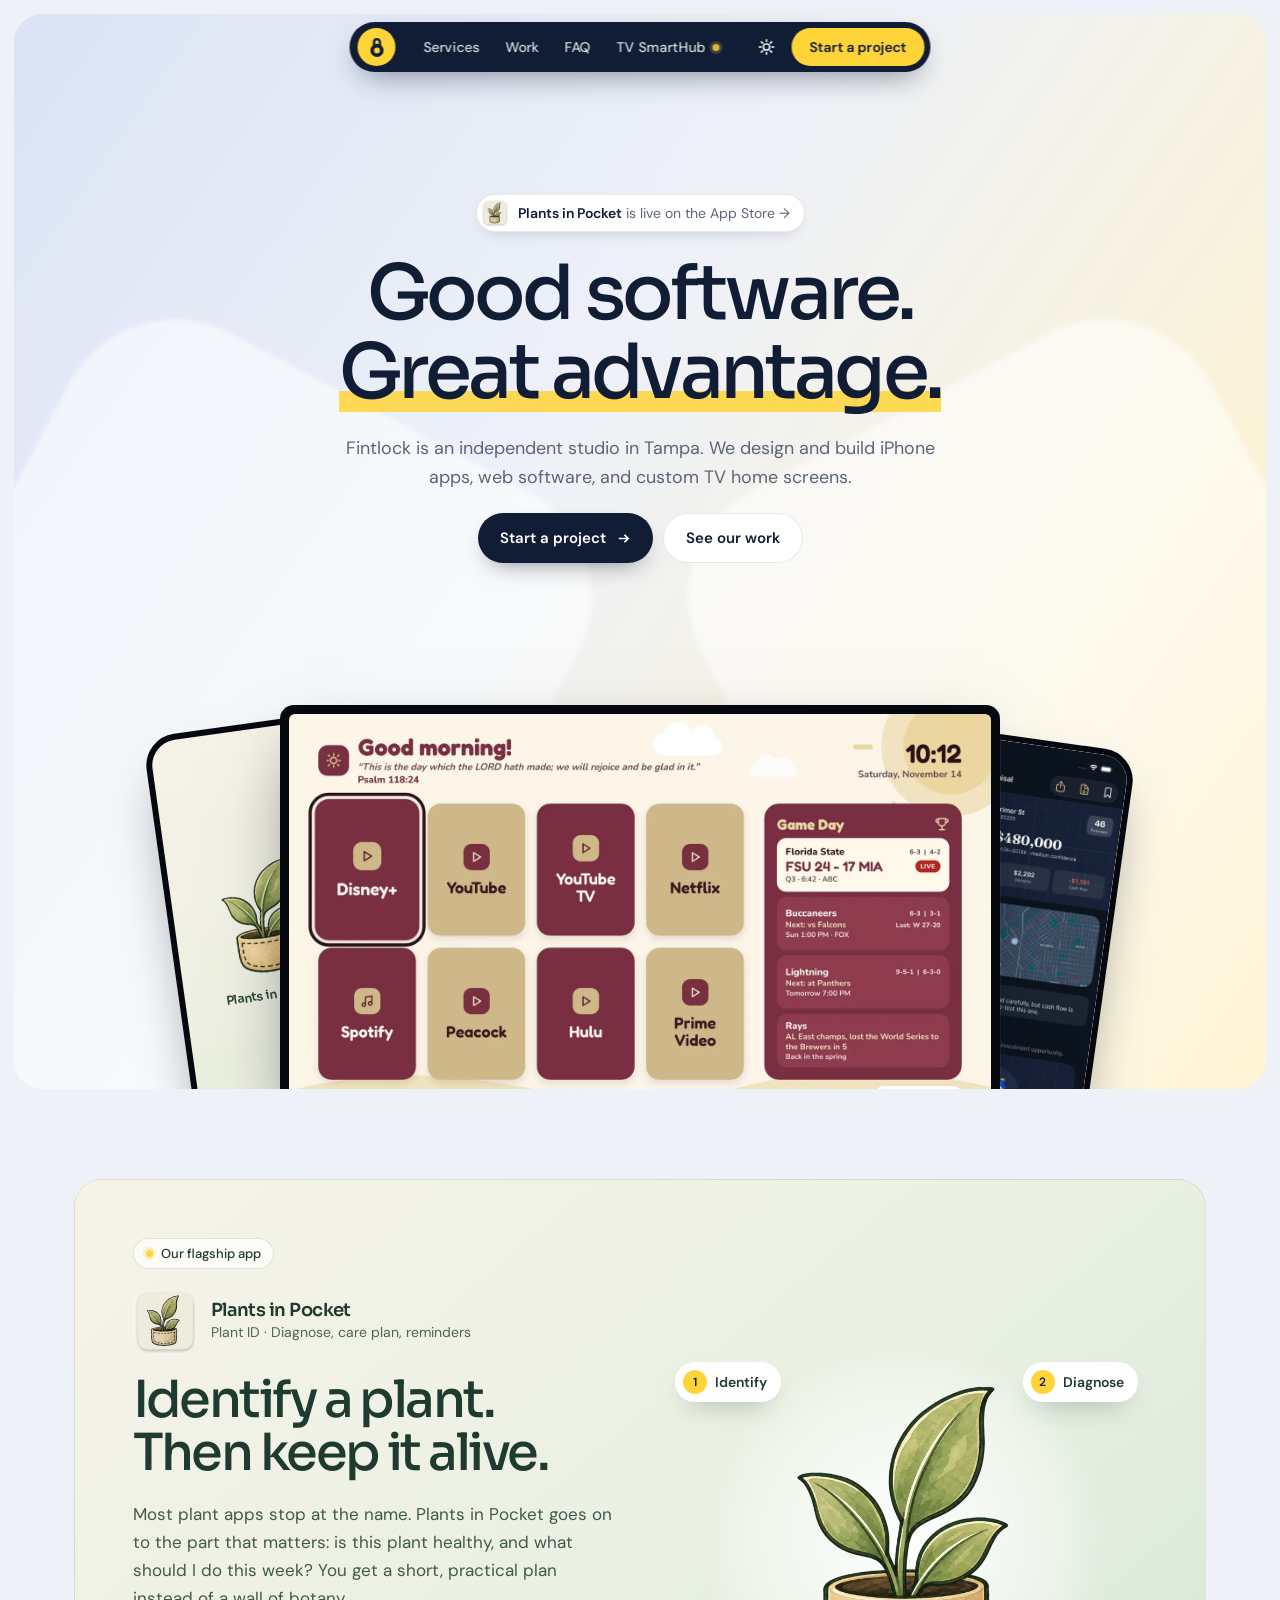
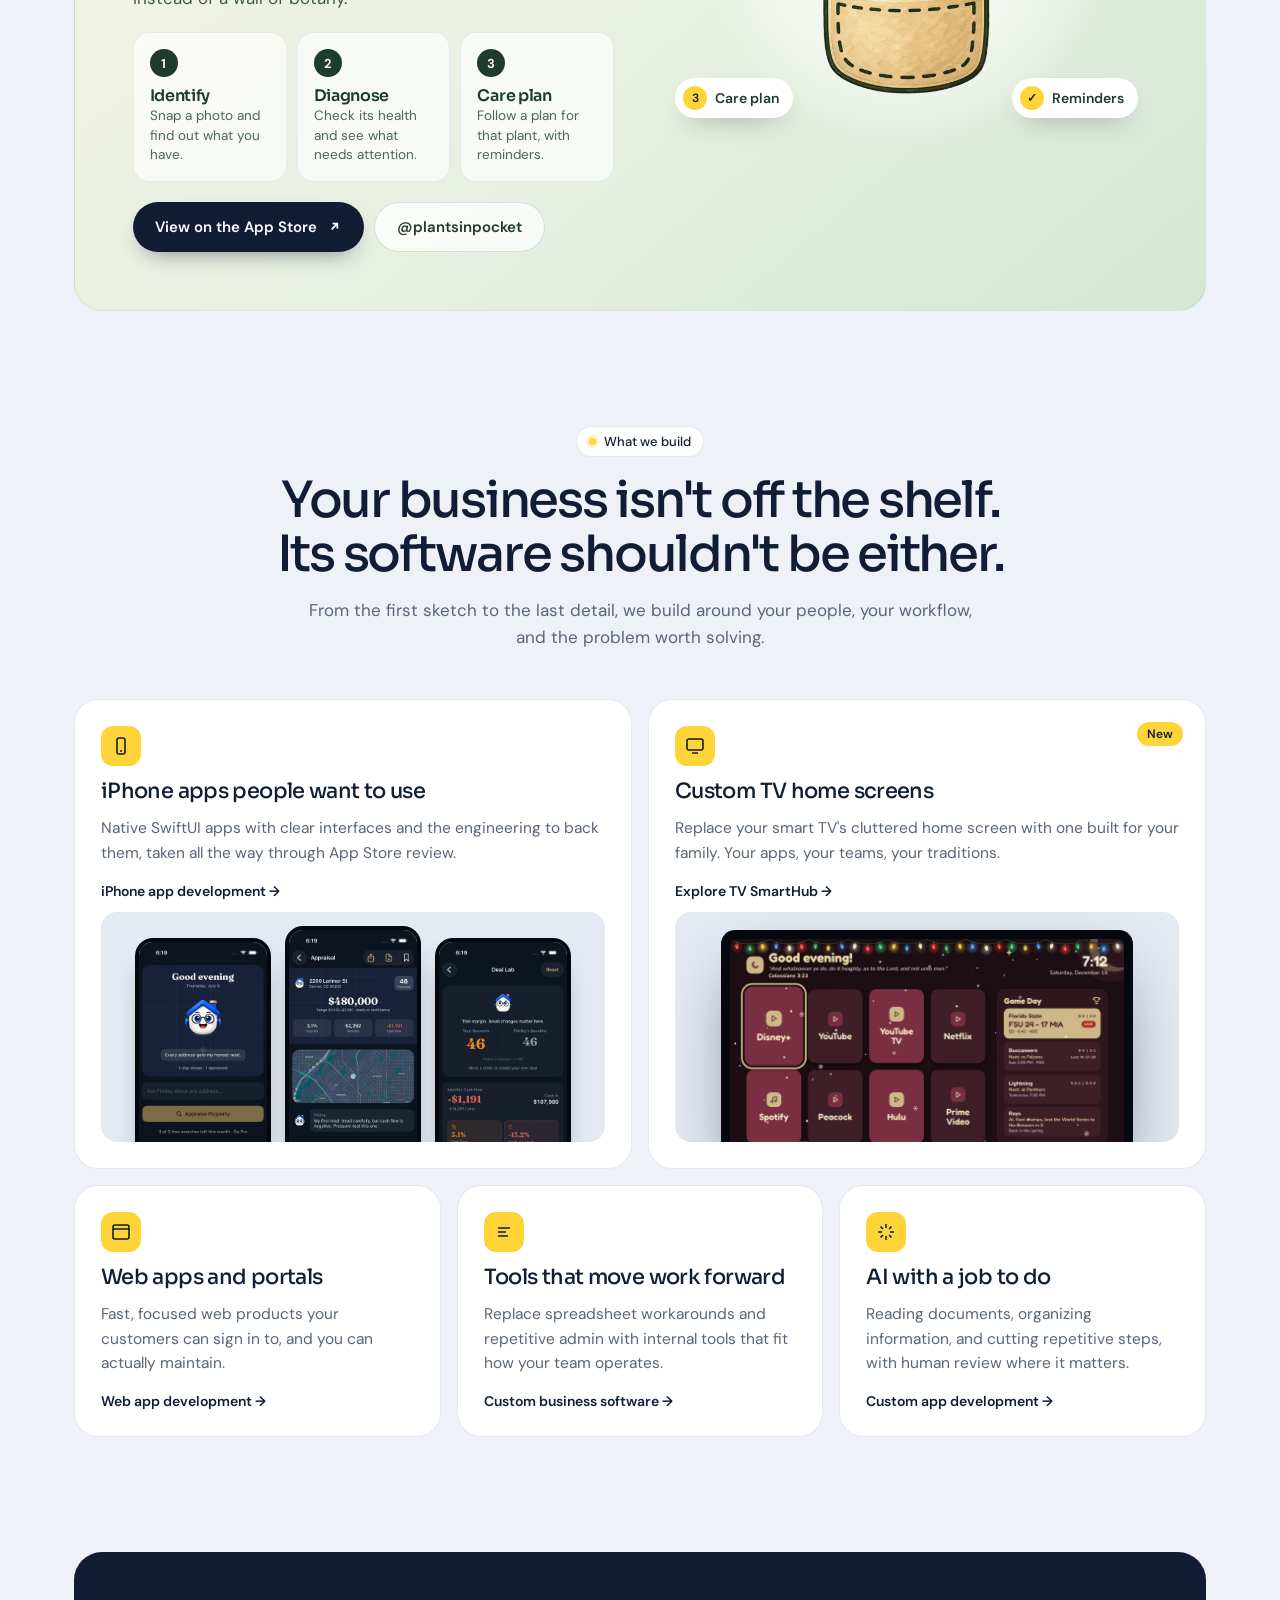
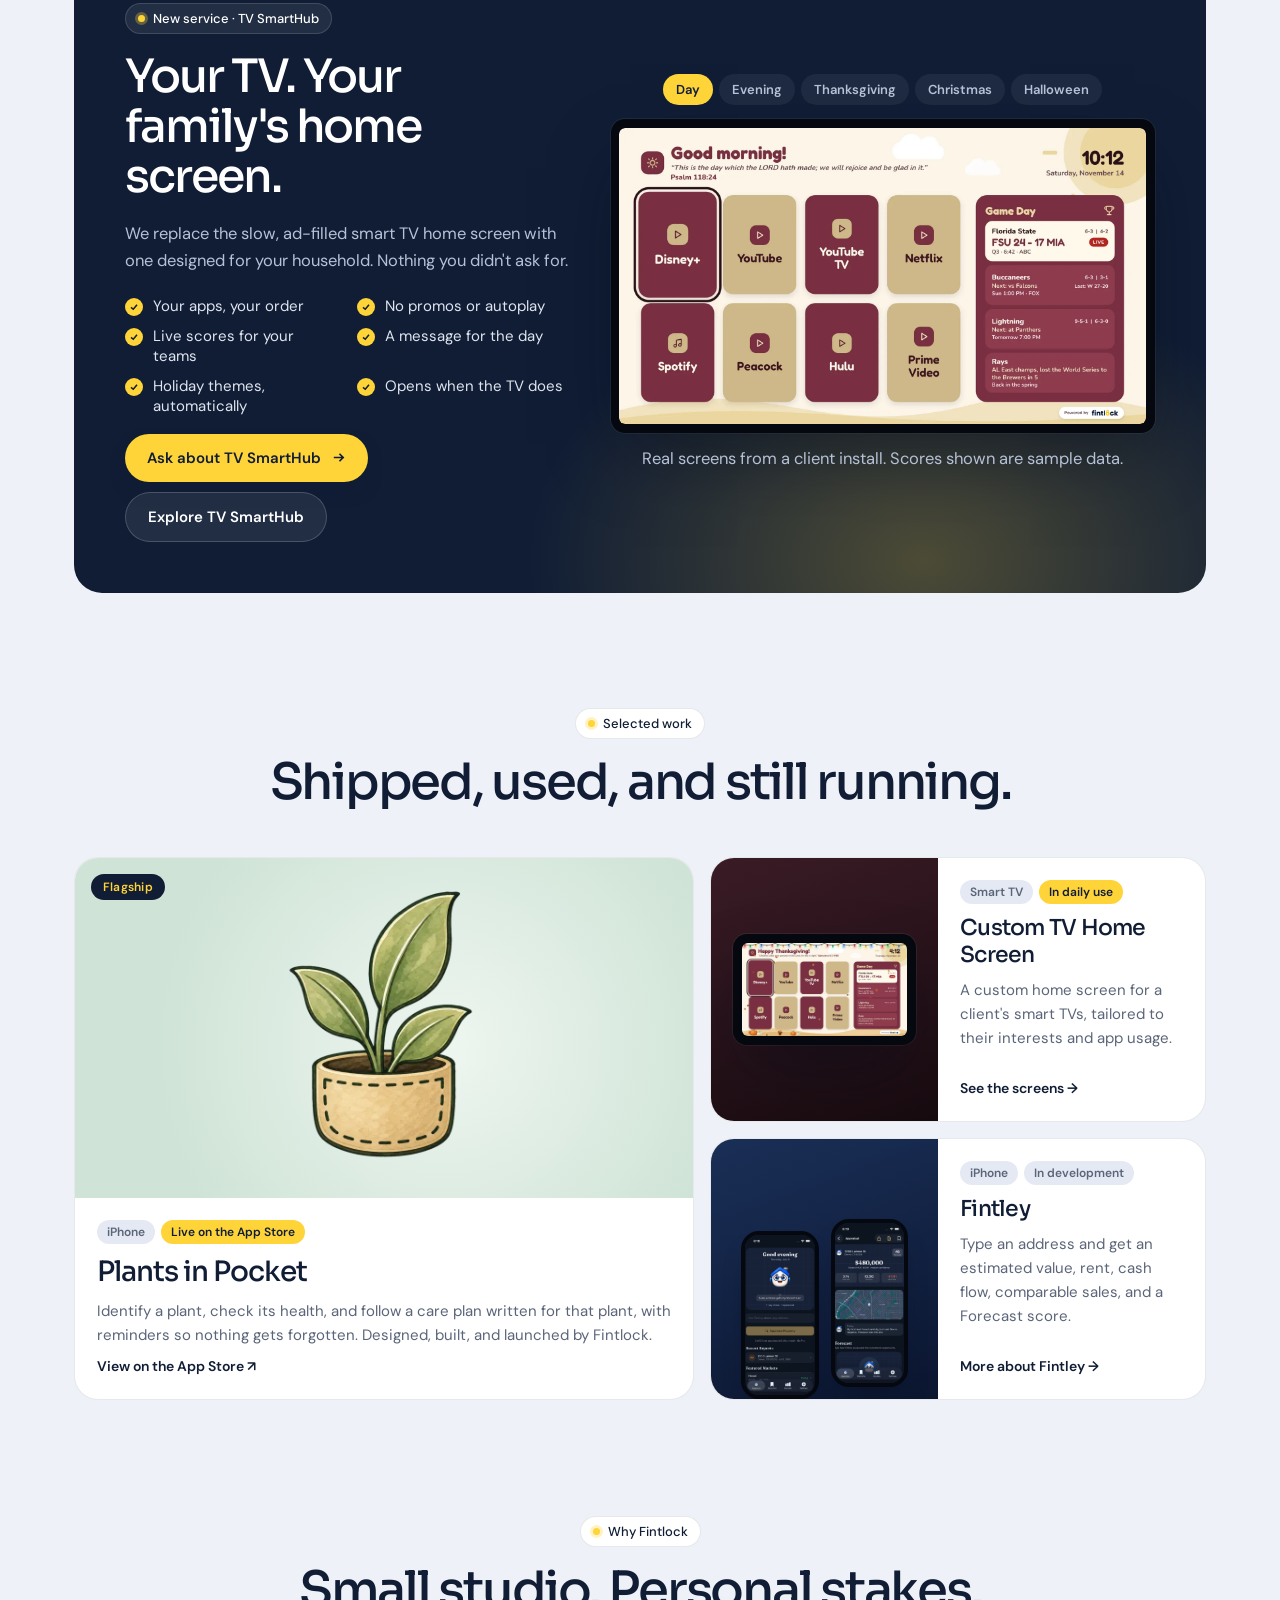
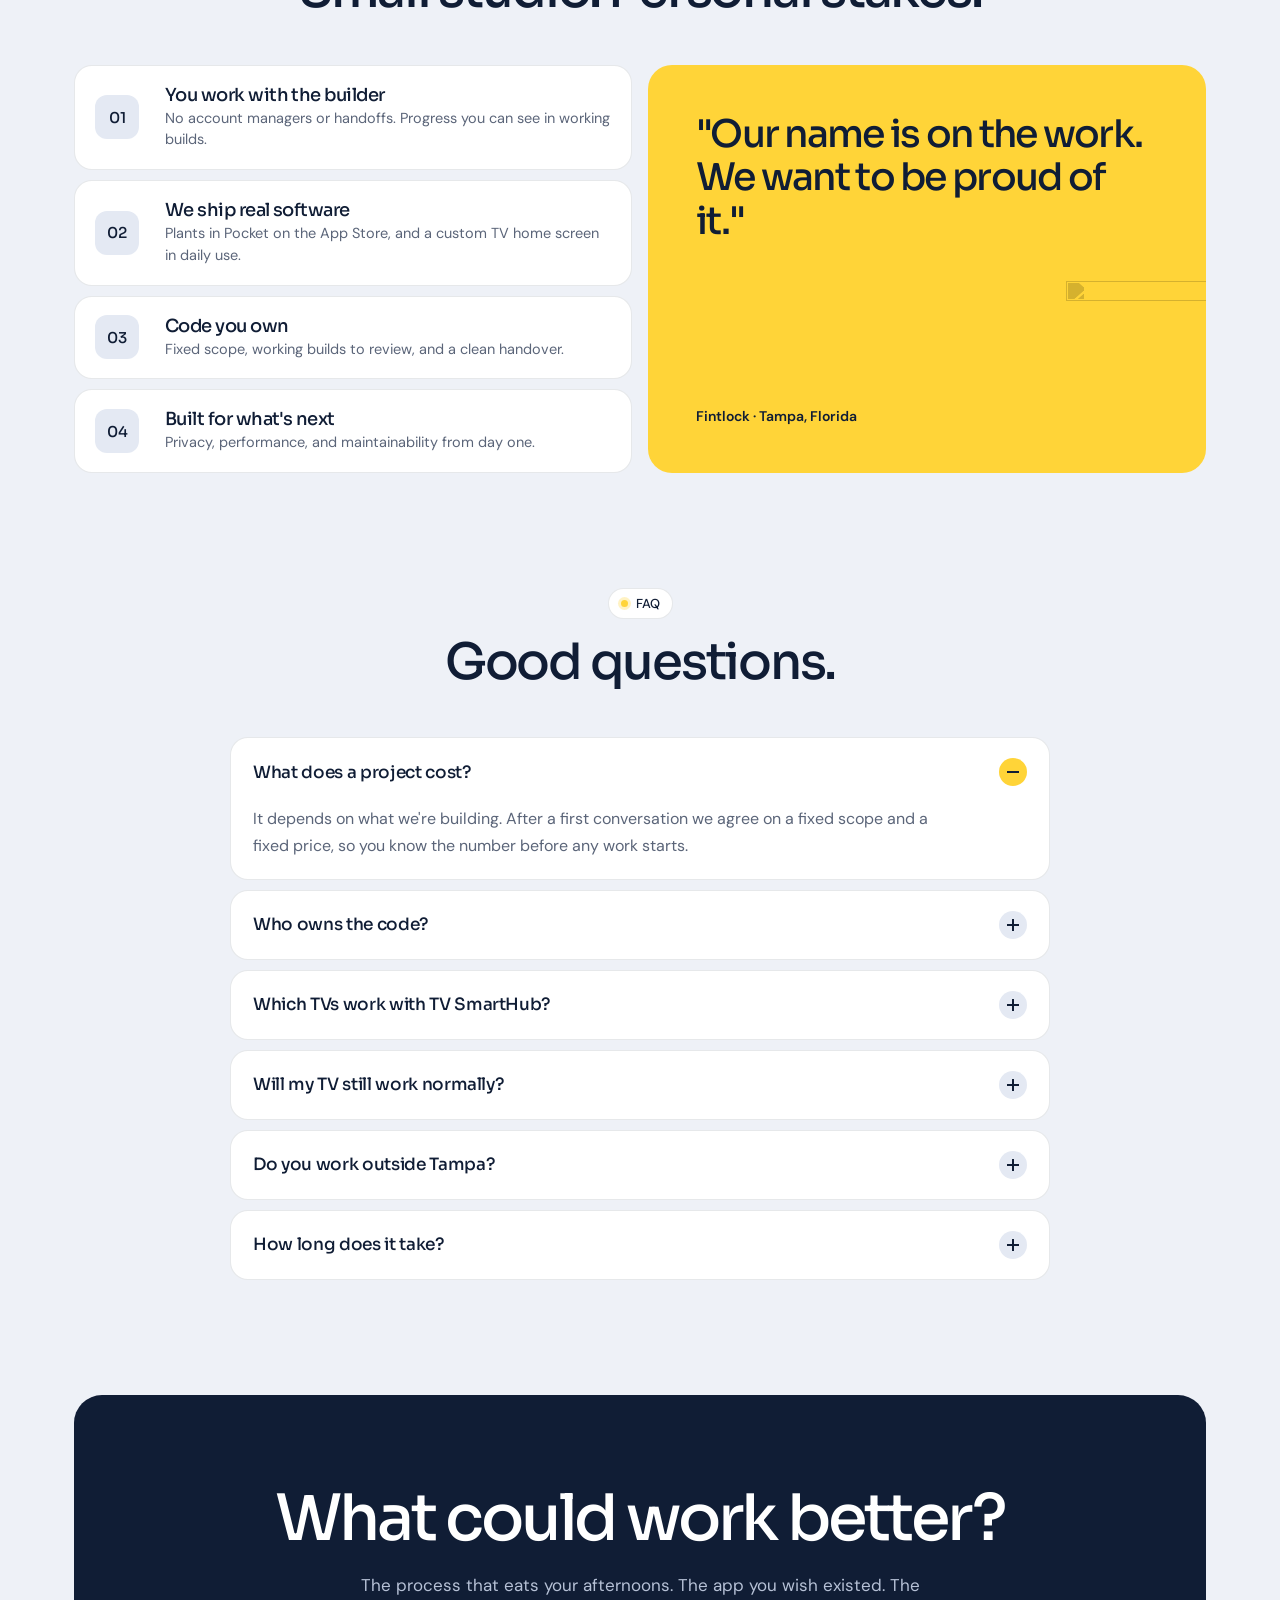
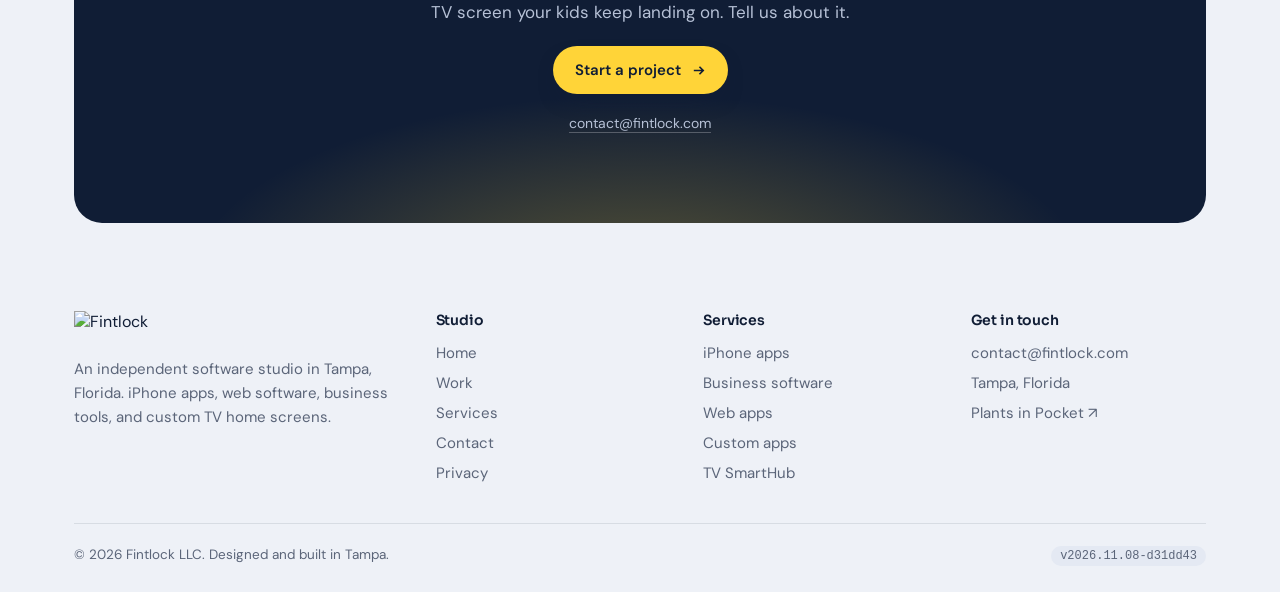
==== commit aab94583: "Show Plants in Pocket star rating from the first review Co-Authored-By: Claude Opus 5.5 <noreply@ant" ====
--- a/index.html
+++ b/index.html
@@ -7,7 +7,7 @@
   <meta name="description" content="Fintlock is a Tampa software studio. We design and build native iPhone apps like Plants in Pocket, web apps, business tools, and custom smart TV home screens.">
   <link rel="canonical" href="https://fintlock.com/">
   <meta name="theme-color" content="#eef1f7">
-  <meta name="fintlock-version" content="2026.11.08-83edfdb">
+  <meta name="fintlock-version" content="2026.11.08-d31dd43">
   <meta property="og:type" content="website">
   <meta property="og:site_name" content="Fintlock">
   <meta property="og:url" content="https://fintlock.com/">
@@ -233,7 +233,7 @@
     </div>
     <div class="fbottom">
       <span>&copy; <span data-year>2026</span> Fintlock LLC. Designed and built in Tampa.</span>
-      <span class="stamp" title="Published November 8, 2026">v2026.11.08-83edfdb</span>
+      <span class="stamp" title="Published November 8, 2026">v2026.11.08-d31dd43</span>
     </div>
   </footer>
   </div>
